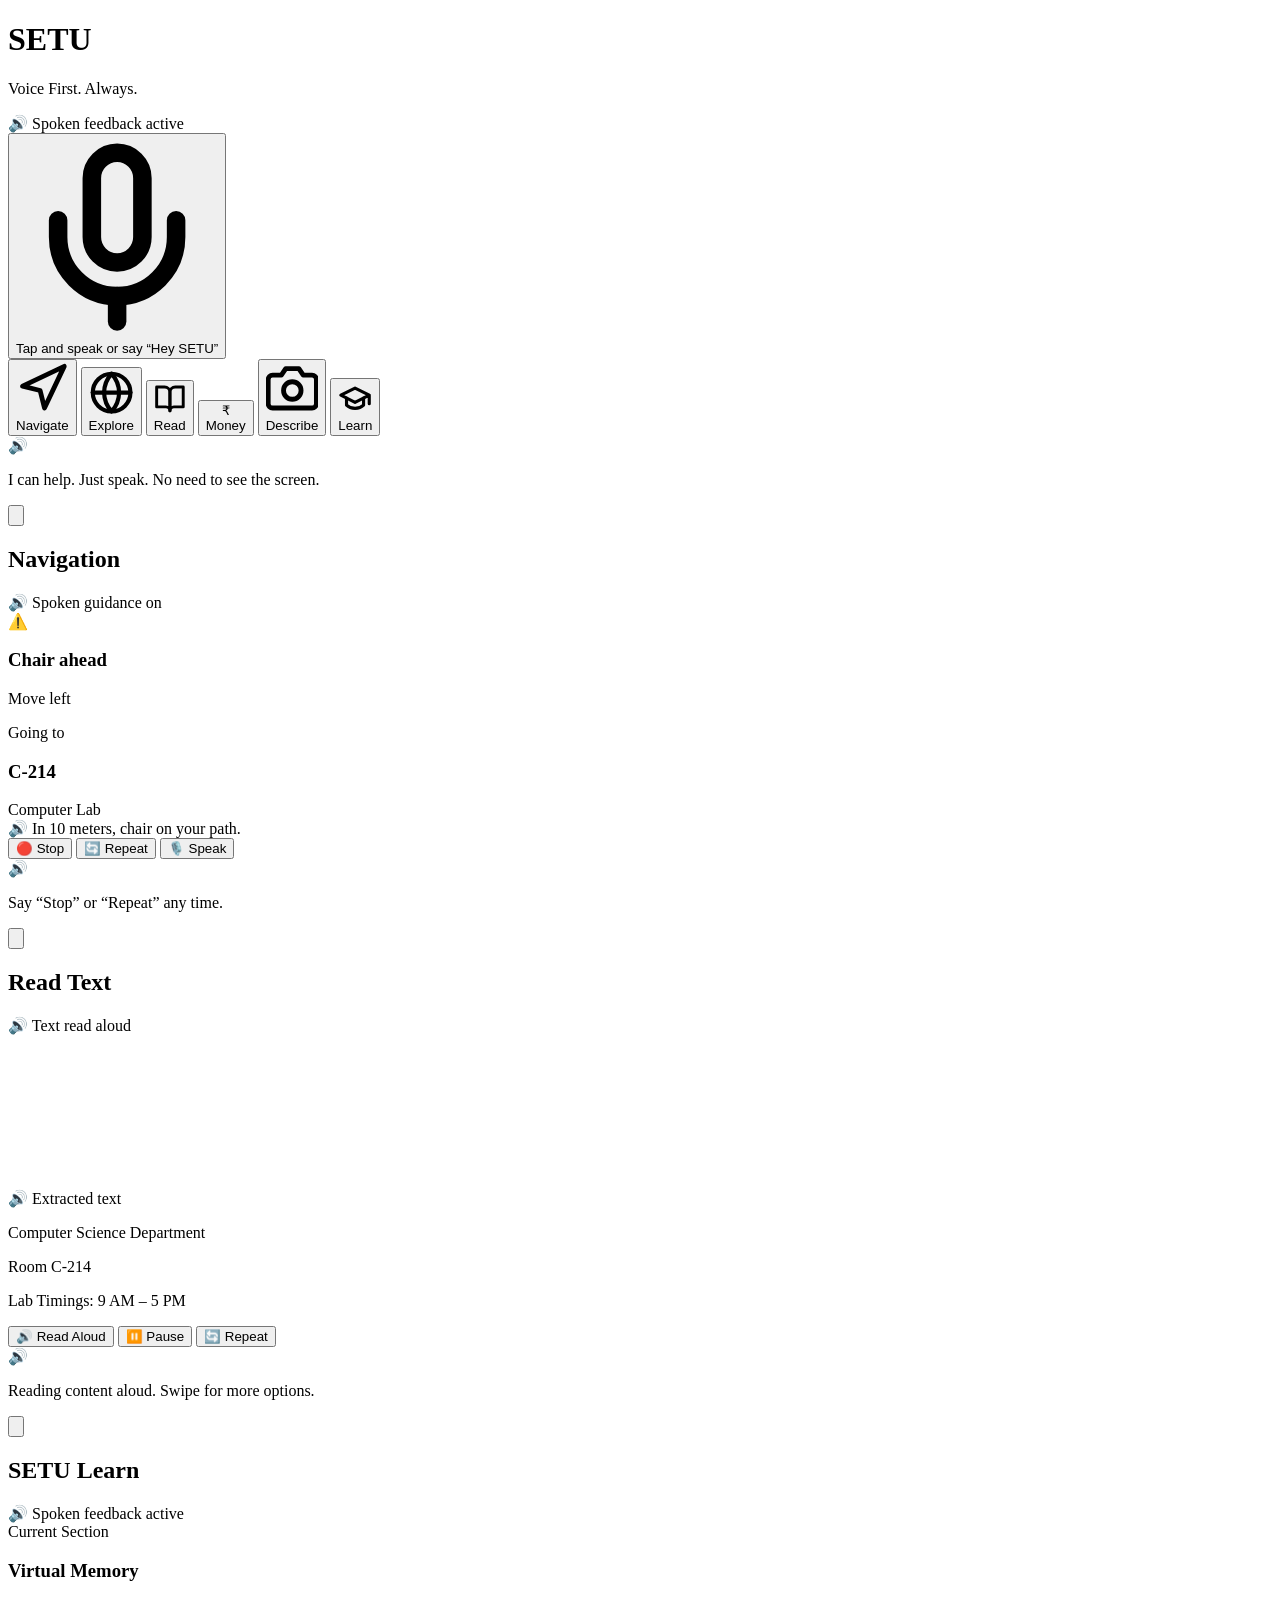
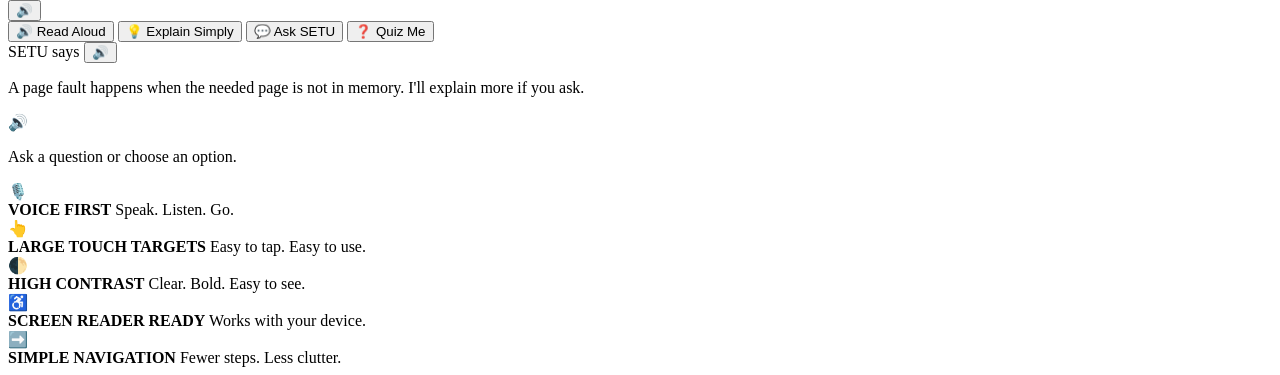
==== client/index.html @ 7b55f3c2 "feat: implement official 4-screen SETU UI flow (Home, Navigation, Read Text, SETU Learn)" ====
<!doctype html>
<html lang="en">
<head>
  <meta charset="utf-8" />
  <meta name="viewport" content="width=device-width, initial-scale=1, viewport-fit=cover, user-scalable=no" />
  <title>SETU — Voice First. Always.</title>
  <link rel="manifest" href="/static/manifest.json" />
  <link rel="preconnect" href="https://fonts.googleapis.com">
  <link rel="preconnect" href="https://fonts.gstatic.com" crossorigin>
  <link href="https://fonts.googleapis.com/css2?family=Plus+Jakarta+Sans:wght@400;500;600;700;800&family=Outfit:wght@500;600;700;800;900&display=swap" rel="stylesheet">
  <link rel="stylesheet" href="/static/style.css" />
</head>
<body>
  <!-- Ambient background glow -->
  <div class="ambient-glow" aria-hidden="true"></div>

  <div class="app-viewport" id="app-viewport">
    
    <!-- ====================================================================
         SCREEN 1: HOME (MAIN HUB)
         ==================================================================== -->
    <div class="screen active" id="screen-home" role="region" aria-label="SETU Home Screen">
      <!-- Screen 1 Header -->
      <header class="hub-header">
        <div class="brand-block">
          <div class="soundwave-logo" aria-hidden="true">
            <span></span><span></span><span></span><span></span><span></span>
          </div>
          <h1 class="brand-title">SETU</h1>
        </div>
        <p class="brand-tagline">Voice First. Always.</p>
        <div class="status-pill active" id="home-spoken-pill" role="status" aria-live="polite">
          <span class="speaker-icon" aria-hidden="true">🔊</span>
          <span class="pill-text" id="home-pill-text">Spoken feedback active</span>
        </div>
      </header>

      <!-- Screen 1 Hero Tap-and-Speak Button -->
      <button class="hero-speak-btn" id="btn-hero-speak" type="button" aria-label="Tap and speak or say Hey SETU">
        <div class="hero-mic-circle" aria-hidden="true">
          <svg class="mic-svg" viewBox="0 0 24 24" fill="none" stroke="currentColor" stroke-width="2.2" stroke-linecap="round" stroke-linejoin="round">
            <path d="M12 2a3 3 0 0 0-3 3v7a3 3 0 0 0 6 0V5a3 3 0 0 0-3-3Z"></path>
            <path d="M19 10v2a7 7 0 0 1-14 0v-2"></path>
            <line x1="12" x2="12" y1="19" y2="22"></line>
          </svg>
        </div>
        <div class="hero-btn-text">
          <span class="hero-btn-main">Tap and speak</span>
          <span class="hero-btn-sub">or say “Hey SETU”</span>
        </div>
      </button>

      <!-- Screen 1 Main 6-Tile Navigation Grid -->
      <nav class="hub-grid" aria-label="Primary Features">
        <button class="hub-tile" id="btn-goto-navigate" data-nav="navigate" type="button" aria-label="Navigate: Find rooms and signs with obstacle alerts">
          <div class="tile-icon-wrap" aria-hidden="true">
            <svg class="tile-svg" viewBox="0 0 24 24" fill="none" stroke="currentColor" stroke-width="2.2" stroke-linecap="round" stroke-linejoin="round">
              <polygon points="3 11 22 2 13 21 11 13 3 11"></polygon>
            </svg>
          </div>
          <span class="tile-label">Navigate</span>
        </button>

        <button class="hub-tile" id="btn-goto-explore" data-nav="explore" type="button" aria-label="Explore: Detect objects and surroundings">
          <div class="tile-icon-wrap" aria-hidden="true">
            <svg class="tile-svg" viewBox="0 0 24 24" fill="none" stroke="currentColor" stroke-width="2.2" stroke-linecap="round" stroke-linejoin="round">
              <circle cx="12" cy="12" r="10"></circle>
              <line x1="2" x2="22" y1="12" y2="12"></line>
              <path d="M12 2a15.3 15.3 0 0 1 4 10 15.3 15.3 0 0 1-4 10 15.3 15.3 0 0 1-4-10 15.3 15.3 0 0 1 4-10z"></path>
            </svg>
          </div>
          <span class="tile-label">Explore</span>
        </button>

        <button class="hub-tile" id="btn-goto-read" data-nav="read" type="button" aria-label="Read: OCR text and signboards">
          <div class="tile-icon-wrap" aria-hidden="true">
            <svg class="tile-svg" viewBox="0 0 24 24" fill="none" stroke="currentColor" stroke-width="2.2" stroke-linecap="round" stroke-linejoin="round">
              <path d="M2 3h6a4 4 0 0 1 4 4v14a3 3 0 0 0-3-3H2z"></path>
              <path d="M22 3h-6a4 4 0 0 0-4 4v14a3 3 0 0 1 3-3h7z"></path>
            </svg>
          </div>
          <span class="tile-label">Read</span>
        </button>

        <button class="hub-tile" id="btn-goto-money" data-nav="money" type="button" aria-label="Money: Indian Currency Detection">
          <div class="tile-icon-wrap" aria-hidden="true">
            <span class="currency-symbol">₹</span>
          </div>
          <span class="tile-label">Money</span>
        </button>

        <button class="hub-tile" id="btn-goto-describe" data-nav="describe" type="button" aria-label="Describe: Scene Description with Local AI">
          <div class="tile-icon-wrap" aria-hidden="true">
            <svg class="tile-svg" viewBox="0 0 24 24" fill="none" stroke="currentColor" stroke-width="2.2" stroke-linecap="round" stroke-linejoin="round">
              <path d="M23 19a2 2 0 0 1-2 2H3a2 2 0 0 1-2-2V8a2 2 0 0 1 2-2h4l2-3h6l2 3h4a2 2 0 0 1 2 2z"></path>
              <circle cx="12" cy="13" r="4"></circle>
            </svg>
          </div>
          <span class="tile-label">Describe</span>
        </button>

        <button class="hub-tile" id="btn-goto-learn" data-nav="learn" type="button" aria-label="Learn: Audio AI Study Companion">
          <div class="tile-icon-wrap" aria-hidden="true">
            <svg class="tile-svg" viewBox="0 0 24 24" fill="none" stroke="currentColor" stroke-width="2.2" stroke-linecap="round" stroke-linejoin="round">
              <path d="M22 10v6M2 10l10-5 10 5-10 5z"></path>
              <path d="M6 12v5c3 3 9 3 12 0v-5"></path>
            </svg>
          </div>
          <span class="tile-label">Learn</span>
        </button>
      </nav>

      <!-- Screen 1 Bottom Guidance Banner -->
      <footer class="bottom-speech-card" role="status" aria-live="polite">
        <span class="speaker-icon" aria-hidden="true">🔊</span>
        <p class="speech-text" id="home-bottom-speech">I can help. Just speak. No need to see the screen.</p>
      </footer>
    </div>


    <!-- ====================================================================
         SCREEN 2: NAVIGATION (FIND ROOM / SIGNS + OBSTACLE RADAR)
         ==================================================================== -->
    <div class="screen" id="screen-navigate" role="region" aria-label="Navigation Screen">
      <!-- Screen 2 Top Header -->
      <header class="sub-header">
        <button class="back-btn" data-back="home" type="button" aria-label="Back to Home Screen">
          <svg class="back-svg" viewBox="0 0 24 24" fill="none" stroke="currentColor" stroke-width="3" stroke-linecap="round" stroke-linejoin="round">
            <polyline points="15 18 9 12 15 6"></polyline>
          </svg>
        </button>
        <h2 class="sub-title">Navigation</h2>
        <div class="status-pill active">
          <span class="speaker-icon" aria-hidden="true">🔊</span>
          <span>Spoken guidance on</span>
        </div>
      </header>

      <!-- Screen 2 High-Contrast Warning Card -->
      <section class="hazard-alert-card" id="nav-hazard-card" role="alert" aria-live="assertive">
        <div class="hazard-icon-wrap" aria-hidden="true">
          <span class="hazard-triangle">⚠️</span>
        </div>
        <div class="hazard-text-wrap">
          <h3 class="hazard-title" id="nav-hazard-title">Chair ahead</h3>
          <p class="hazard-action" id="nav-hazard-action">Move left</p>
        </div>
      </section>

      <!-- Screen 2 Destination & Proximity Details Card -->
      <section class="nav-target-card" role="region" aria-label="Target Details">
        <div class="target-head">Going to</div>
        <div class="target-name-row">
          <h3 class="target-room" id="nav-target-room">C-214</h3>
          <span class="target-desc" id="nav-target-desc">Computer Lab</span>
        </div>
        <div class="target-speech-bar">
          <span class="speaker-icon" aria-hidden="true">🔊</span>
          <span class="target-speech-text" id="nav-target-speech">In 10 meters, chair on your path.</span>
        </div>
      </section>

      <!-- Screen 2 Action Controls -->
      <div class="sub-action-row" role="group" aria-label="Navigation Controls">
        <button class="action-card-btn btn-stop-danger" id="btn-nav-stop" type="button" aria-label="Stop navigation">
          <span class="btn-bullet" aria-hidden="true">🔴</span>
          <span class="btn-card-label">Stop</span>
        </button>
        <button class="action-card-btn btn-outline" id="btn-nav-repeat" type="button" aria-label="Repeat last guidance">
          <span class="btn-icon-svg" aria-hidden="true">🔄</span>
          <span class="btn-card-label">Repeat</span>
        </button>
        <button class="action-card-btn btn-outline" id="btn-nav-speak" type="button" aria-label="Speak destination">
          <span class="btn-icon-svg" aria-hidden="true">🎙️</span>
          <span class="btn-card-label">Speak</span>
        </button>
      </div>

      <!-- Screen 2 Bottom Guidance Banner -->
      <footer class="bottom-speech-card" role="status">
        <span class="speaker-icon" aria-hidden="true">🔊</span>
        <p class="speech-text" id="nav-bottom-speech">Say “Stop” or “Repeat” any time.</p>
      </footer>
    </div>


    <!-- ====================================================================
         SCREEN 3: READ TEXT (OCR + LLM REFINEMENT)
         ==================================================================== -->
    <div class="screen" id="screen-read" role="region" aria-label="Read Text Screen">
      <!-- Screen 3 Top Header -->
      <header class="sub-header">
        <button class="back-btn" data-back="home" type="button" aria-label="Back to Home Screen">
          <svg class="back-svg" viewBox="0 0 24 24" fill="none" stroke="currentColor" stroke-width="3" stroke-linecap="round" stroke-linejoin="round">
            <polyline points="15 18 9 12 15 6"></polyline>
          </svg>
        </button>
        <h2 class="sub-title">Read Text</h2>
        <div class="status-pill active">
          <span class="speaker-icon" aria-hidden="true">🔊</span>
          <span>Text read aloud</span>
        </div>
      </header>

      <!-- Screen 3 Camera Viewfinder Frame -->
      <div class="camera-preview-card" aria-label="Signboard Viewfinder">
        <video id="camera" playsinline autoplay muted></video>
        <div class="camera-reticle" aria-hidden="true">
          <div class="reticle-box"></div>
        </div>
      </div>

      <!-- Screen 3 Extracted Text Card -->
      <section class="extracted-text-card" role="region" aria-label="Recognized Text Content">
        <div class="extracted-header">
          <span class="speaker-icon" aria-hidden="true">🔊</span>
          <span class="extracted-badge">Extracted text</span>
        </div>
        <div class="extracted-body" id="read-extracted-content" tabindex="0">
          <p class="ext-line bold">Computer Science Department</p>
          <p class="ext-line bold">Room C-214</p>
          <p class="ext-line">Lab Timings: 9 AM – 5 PM</p>
        </div>
      </section>

      <!-- Screen 3 Audio Player Controls -->
      <div class="sub-action-row" role="group" aria-label="Audio Read Controls">
        <button class="action-card-btn btn-cyan-fill" id="btn-read-aloud" type="button" aria-label="Read aloud">
          <span class="btn-icon-svg" aria-hidden="true">🔊</span>
          <span class="btn-card-label">Read Aloud</span>
        </button>
        <button class="action-card-btn btn-outline" id="btn-read-pause" type="button" aria-label="Pause audio">
          <span class="btn-icon-svg" aria-hidden="true">⏸️</span>
          <span class="btn-card-label">Pause</span>
        </button>
        <button class="action-card-btn btn-outline" id="btn-read-repeat" type="button" aria-label="Repeat audio">
          <span class="btn-icon-svg" aria-hidden="true">🔄</span>
          <span class="btn-card-label">Repeat</span>
        </button>
      </div>

      <!-- Screen 3 Bottom Guidance Banner -->
      <footer class="bottom-speech-card" role="status">
        <span class="speaker-icon" aria-hidden="true">🔊</span>
        <p class="speech-text" id="read-bottom-speech">Reading content aloud. Swipe for more options.</p>
      </footer>
    </div>


    <!-- ====================================================================
         SCREEN 4: SETU LEARN (AI AUDIO TUTOR & QUIZ)
         ==================================================================== -->
    <div class="screen" id="screen-learn" role="region" aria-label="SETU Learn Screen">
      <!-- Screen 4 Top Header -->
      <header class="sub-header">
        <button class="back-btn" data-back="home" type="button" aria-label="Back to Home Screen">
          <svg class="back-svg" viewBox="0 0 24 24" fill="none" stroke="currentColor" stroke-width="3" stroke-linecap="round" stroke-linejoin="round">
            <polyline points="15 18 9 12 15 6"></polyline>
          </svg>
        </button>
        <h2 class="sub-title">SETU Learn</h2>
        <div class="status-pill active">
          <span class="speaker-icon" aria-hidden="true">🔊</span>
          <span>Spoken feedback active</span>
        </div>
      </header>

      <!-- Screen 4 Current Section Card -->
      <section class="section-title-card" role="region" aria-label="Current Subject">
        <div class="section-badge">Current Section</div>
        <div class="section-name-row">
          <h3 class="section-name" id="learn-section-title">Virtual Memory</h3>
          <button class="speaker-trigger-btn" id="btn-learn-speak-title" type="button" aria-label="Speak section title">
            <span aria-hidden="true">🔊</span>
          </button>
        </div>
      </section>

      <!-- Screen 4 2x2 Learning Actions Grid -->
      <div class="learn-actions-grid" role="group" aria-label="Learning Tools">
        <button class="learn-tile" id="btn-learn-read" type="button" aria-label="Read Aloud current notes">
          <span class="learn-tile-icon" aria-hidden="true">🔊</span>
          <span class="learn-tile-label">Read Aloud</span>
        </button>

        <button class="learn-tile" id="btn-learn-explain" type="button" aria-label="Explain Simply in plain language">
          <span class="learn-tile-icon" aria-hidden="true">💡</span>
          <span class="learn-tile-label">Explain Simply</span>
        </button>

        <button class="learn-tile" id="btn-learn-ask" type="button" aria-label="Ask SETU a question">
          <span class="learn-tile-icon" aria-hidden="true">💬</span>
          <span class="learn-tile-label">Ask SETU</span>
        </button>

        <button class="learn-tile" id="btn-learn-quiz" type="button" aria-label="Quiz Me on this topic">
          <span class="learn-tile-icon" aria-hidden="true">❓</span>
          <span class="learn-tile-label">Quiz Me</span>
        </button>
      </div>

      <!-- Screen 4 Dialogue Response Card -->
      <section class="setu-dialogue-card" role="region" aria-label="AI Tutor Response">
        <div class="dialogue-header">
          <span class="dialogue-badge">SETU says</span>
          <button class="speaker-trigger-btn" id="btn-learn-speak-dialogue" type="button" aria-label="Repeat response">
            <span aria-hidden="true">🔊</span>
          </button>
        </div>
        <p class="dialogue-text" id="learn-dialogue-content">
          A page fault happens when the needed page is not in memory. I'll explain more if you ask.
        </p>
      </section>

      <!-- Screen 4 Bottom Guidance Banner -->
      <footer class="bottom-speech-card" role="status">
        <span class="speaker-icon" aria-hidden="true">🔊</span>
        <p class="speech-text" id="learn-bottom-speech">Ask a question or choose an option.</p>
      </footer>
    </div>

    <!-- Hidden compatibility elements for existing background streams -->
    <div style="display:none;" aria-hidden="true">
      <div id="mode-card" data-state="clear">
        <div id="mode-icon">🛡️</div>
        <div id="mode-label">Collision watch</div>
        <div id="mode-detail">Path is clear.</div>
      </div>
      <p id="transcript"></p>
      <span id="listen-badge"></span>
      <p id="footer-status"></p>
    </div>

  </div>

  <!-- Accessible Features Legend Bar (from design) -->
  <aside class="accessibility-legend" role="contentinfo" aria-label="Accessibility Features">
    <div class="legend-item">
      <span class="legend-icon">🎙️</span>
      <div class="legend-text">
        <strong>VOICE FIRST</strong>
        <span>Speak. Listen. Go.</span>
      </div>
    </div>
    <div class="legend-item">
      <span class="legend-icon">👆</span>
      <div class="legend-text">
        <strong>LARGE TOUCH TARGETS</strong>
        <span>Easy to tap. Easy to use.</span>
      </div>
    </div>
    <div class="legend-item">
      <span class="legend-icon">🌓</span>
      <div class="legend-text">
        <strong>HIGH CONTRAST</strong>
        <span>Clear. Bold. Easy to see.</span>
      </div>
    </div>
    <div class="legend-item">
      <span class="legend-icon">♿</span>
      <div class="legend-text">
        <strong>SCREEN READER READY</strong>
        <span>Works with your device.</span>
      </div>
    </div>
    <div class="legend-item">
      <span class="legend-icon">➡️</span>
      <div class="legend-text">
        <strong>SIMPLE NAVIGATION</strong>
        <span>Fewer steps. Less clutter.</span>
      </div>
    </div>
  </aside>

  <script type="module" src="/static/app.js"></script>
</body>
</html>
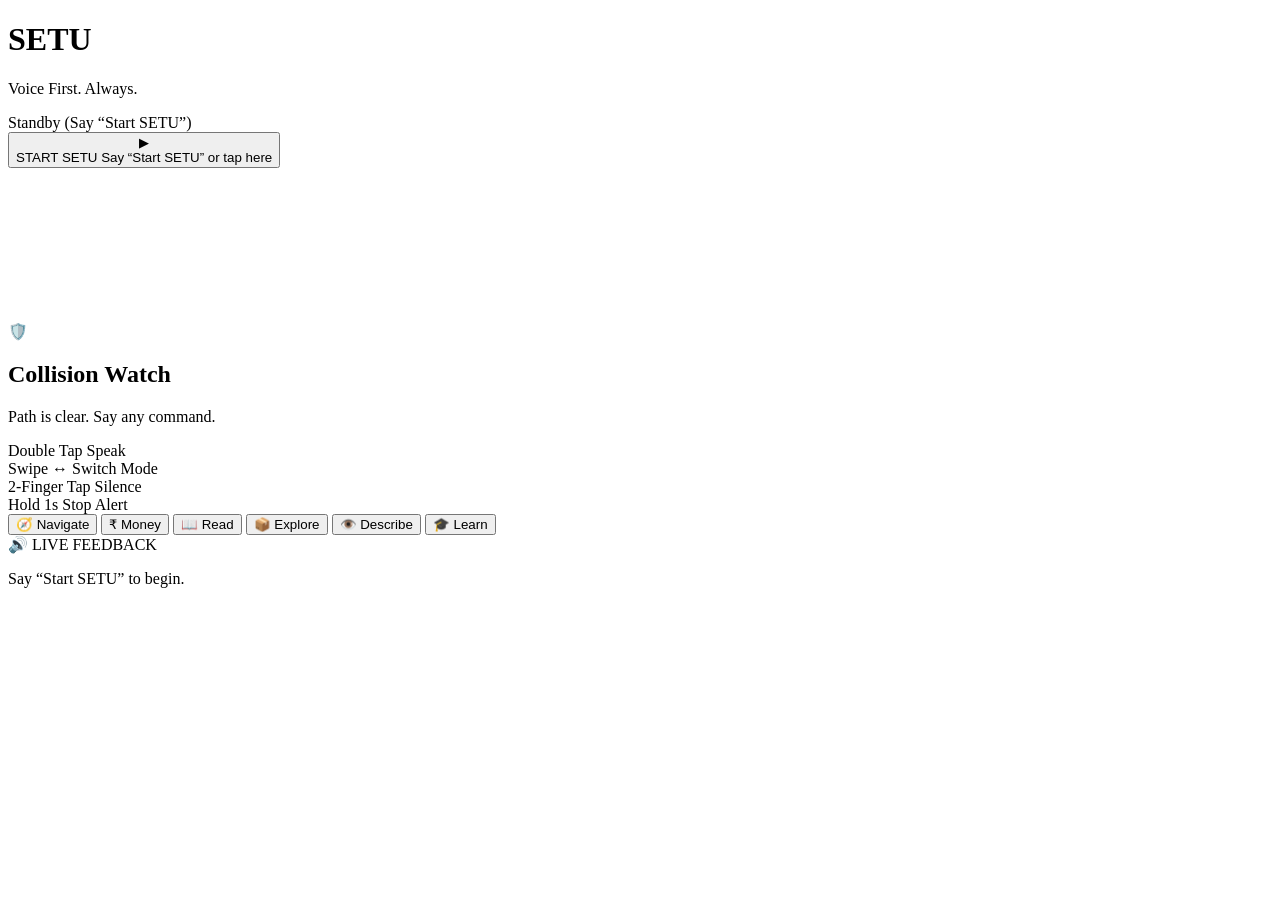
==== commit 4b0d5dfc: "feat: simplified voice lifecycle with START SETU and END SETU master controls" ====
--- a/client/index.html
+++ b/client/index.html
@@ -3,7 +3,7 @@
 <head>
   <meta charset="utf-8" />
   <meta name="viewport" content="width=device-width, initial-scale=1, viewport-fit=cover, user-scalable=no" />
-  <title>SETU — Voice First. Always.</title>
+  <title>SETU — Voice First Assistant</title>
   <link rel="manifest" href="/static/manifest.json" />
   <link rel="preconnect" href="https://fonts.googleapis.com">
   <link rel="preconnect" href="https://fonts.gstatic.com" crossorigin>
@@ -11,367 +11,113 @@
   <link rel="stylesheet" href="/static/style.css" />
 </head>
 <body>
-  <!-- Ambient background glow -->
+  <!-- Ambient background lighting -->
   <div class="ambient-glow" aria-hidden="true"></div>
 
   <div class="app-viewport" id="app-viewport">
     
-    <!-- ====================================================================
-         SCREEN 1: HOME (MAIN HUB)
-         ==================================================================== -->
-    <div class="screen active" id="screen-home" role="region" aria-label="SETU Home Screen">
-      <!-- Screen 1 Header -->
-      <header class="hub-header">
-        <div class="brand-block">
-          <div class="soundwave-logo" aria-hidden="true">
-            <span></span><span></span><span></span><span></span><span></span>
-          </div>
-          <h1 class="brand-title">SETU</h1>
+    <!-- Top Header -->
+    <header class="app-header">
+      <div class="brand-block">
+        <div class="soundwave-logo" aria-hidden="true">
+          <span></span><span></span><span></span><span></span><span></span>
         </div>
-        <p class="brand-tagline">Voice First. Always.</p>
-        <div class="status-pill active" id="home-spoken-pill" role="status" aria-live="polite">
-          <span class="speaker-icon" aria-hidden="true">🔊</span>
-          <span class="pill-text" id="home-pill-text">Spoken feedback active</span>
+        <h1 class="brand-title">SETU</h1>
+      </div>
+      <p class="brand-tagline">Voice First. Always.</p>
+      
+      <div class="status-pill" id="main-status-pill" role="status" aria-live="polite">
+        <span class="status-dot" id="status-dot"></span>
+        <span class="pill-text" id="status-text">Standby (Say “Start SETU”)</span>
+      </div>
+    </header>
+
+    <!-- Main START / STOP Master Control Button -->
+    <section class="master-control-section" aria-label="Master Power Control">
+      <button class="master-power-btn btn-start" id="btn-master-toggle" type="button" aria-label="Start SETU or say Start SETU">
+        <div class="power-icon-circle" aria-hidden="true">
+          <span class="power-glyph" id="power-glyph">▶</span>
         </div>
-      </header>
-
-      <!-- Screen 1 Hero Tap-and-Speak Button -->
-      <button class="hero-speak-btn" id="btn-hero-speak" type="button" aria-label="Tap and speak or say Hey SETU">
-        <div class="hero-mic-circle" aria-hidden="true">
-          <svg class="mic-svg" viewBox="0 0 24 24" fill="none" stroke="currentColor" stroke-width="2.2" stroke-linecap="round" stroke-linejoin="round">
-            <path d="M12 2a3 3 0 0 0-3 3v7a3 3 0 0 0 6 0V5a3 3 0 0 0-3-3Z"></path>
-            <path d="M19 10v2a7 7 0 0 1-14 0v-2"></path>
-            <line x1="12" x2="12" y1="19" y2="22"></line>
-          </svg>
-        </div>
-        <div class="hero-btn-text">
-          <span class="hero-btn-main">Tap and speak</span>
-          <span class="hero-btn-sub">or say “Hey SETU”</span>
+        <div class="power-text-wrap">
+          <span class="power-main-label" id="power-main-label">START SETU</span>
+          <span class="power-sub-label" id="power-sub-label">Say “Start SETU” or tap here</span>
         </div>
       </button>
+    </section>
 
-      <!-- Screen 1 Main 6-Tile Navigation Grid -->
-      <nav class="hub-grid" aria-label="Primary Features">
-        <button class="hub-tile" id="btn-goto-navigate" data-nav="navigate" type="button" aria-label="Navigate: Find rooms and signs with obstacle alerts">
-          <div class="tile-icon-wrap" aria-hidden="true">
-            <svg class="tile-svg" viewBox="0 0 24 24" fill="none" stroke="currentColor" stroke-width="2.2" stroke-linecap="round" stroke-linejoin="round">
-              <polygon points="3 11 22 2 13 21 11 13 3 11"></polygon>
-            </svg>
-          </div>
-          <span class="tile-label">Navigate</span>
-        </button>
-
-        <button class="hub-tile" id="btn-goto-explore" data-nav="explore" type="button" aria-label="Explore: Detect objects and surroundings">
-          <div class="tile-icon-wrap" aria-hidden="true">
-            <svg class="tile-svg" viewBox="0 0 24 24" fill="none" stroke="currentColor" stroke-width="2.2" stroke-linecap="round" stroke-linejoin="round">
-              <circle cx="12" cy="12" r="10"></circle>
-              <line x1="2" x2="22" y1="12" y2="12"></line>
-              <path d="M12 2a15.3 15.3 0 0 1 4 10 15.3 15.3 0 0 1-4 10 15.3 15.3 0 0 1-4-10 15.3 15.3 0 0 1 4-10z"></path>
-            </svg>
-          </div>
-          <span class="tile-label">Explore</span>
-        </button>
-
-        <button class="hub-tile" id="btn-goto-read" data-nav="read" type="button" aria-label="Read: OCR text and signboards">
-          <div class="tile-icon-wrap" aria-hidden="true">
-            <svg class="tile-svg" viewBox="0 0 24 24" fill="none" stroke="currentColor" stroke-width="2.2" stroke-linecap="round" stroke-linejoin="round">
-              <path d="M2 3h6a4 4 0 0 1 4 4v14a3 3 0 0 0-3-3H2z"></path>
-              <path d="M22 3h-6a4 4 0 0 0-4 4v14a3 3 0 0 1 3-3h7z"></path>
-            </svg>
-          </div>
-          <span class="tile-label">Read</span>
-        </button>
-
-        <button class="hub-tile" id="btn-goto-money" data-nav="money" type="button" aria-label="Money: Indian Currency Detection">
-          <div class="tile-icon-wrap" aria-hidden="true">
-            <span class="currency-symbol">₹</span>
-          </div>
-          <span class="tile-label">Money</span>
-        </button>
-
-        <button class="hub-tile" id="btn-goto-describe" data-nav="describe" type="button" aria-label="Describe: Scene Description with Local AI">
-          <div class="tile-icon-wrap" aria-hidden="true">
-            <svg class="tile-svg" viewBox="0 0 24 24" fill="none" stroke="currentColor" stroke-width="2.2" stroke-linecap="round" stroke-linejoin="round">
-              <path d="M23 19a2 2 0 0 1-2 2H3a2 2 0 0 1-2-2V8a2 2 0 0 1 2-2h4l2-3h6l2 3h4a2 2 0 0 1 2 2z"></path>
-              <circle cx="12" cy="13" r="4"></circle>
-            </svg>
-          </div>
-          <span class="tile-label">Describe</span>
-        </button>
-
-        <button class="hub-tile" id="btn-goto-learn" data-nav="learn" type="button" aria-label="Learn: Audio AI Study Companion">
-          <div class="tile-icon-wrap" aria-hidden="true">
-            <svg class="tile-svg" viewBox="0 0 24 24" fill="none" stroke="currentColor" stroke-width="2.2" stroke-linecap="round" stroke-linejoin="round">
-              <path d="M22 10v6M2 10l10-5 10 5-10 5z"></path>
-              <path d="M6 12v5c3 3 9 3 12 0v-5"></path>
-            </svg>
-          </div>
-          <span class="tile-label">Learn</span>
-        </button>
-      </nav>
-
-      <!-- Screen 1 Bottom Guidance Banner -->
-      <footer class="bottom-speech-card" role="status" aria-live="polite">
-        <span class="speaker-icon" aria-hidden="true">🔊</span>
-        <p class="speech-text" id="home-bottom-speech">I can help. Just speak. No need to see the screen.</p>
-      </footer>
-    </div>
-
-
-    <!-- ====================================================================
-         SCREEN 2: NAVIGATION (FIND ROOM / SIGNS + OBSTACLE RADAR)
-         ==================================================================== -->
-    <div class="screen" id="screen-navigate" role="region" aria-label="Navigation Screen">
-      <!-- Screen 2 Top Header -->
-      <header class="sub-header">
-        <button class="back-btn" data-back="home" type="button" aria-label="Back to Home Screen">
-          <svg class="back-svg" viewBox="0 0 24 24" fill="none" stroke="currentColor" stroke-width="3" stroke-linecap="round" stroke-linejoin="round">
-            <polyline points="15 18 9 12 15 6"></polyline>
-          </svg>
-        </button>
-        <h2 class="sub-title">Navigation</h2>
-        <div class="status-pill active">
-          <span class="speaker-icon" aria-hidden="true">🔊</span>
-          <span>Spoken guidance on</span>
-        </div>
-      </header>
-
-      <!-- Screen 2 High-Contrast Warning Card -->
-      <section class="hazard-alert-card" id="nav-hazard-card" role="alert" aria-live="assertive">
-        <div class="hazard-icon-wrap" aria-hidden="true">
-          <span class="hazard-triangle">⚠️</span>
-        </div>
-        <div class="hazard-text-wrap">
-          <h3 class="hazard-title" id="nav-hazard-title">Chair ahead</h3>
-          <p class="hazard-action" id="nav-hazard-action">Move left</p>
-        </div>
-      </section>
-
-      <!-- Screen 2 Destination & Proximity Details Card -->
-      <section class="nav-target-card" role="region" aria-label="Target Details">
-        <div class="target-head">Going to</div>
-        <div class="target-name-row">
-          <h3 class="target-room" id="nav-target-room">C-214</h3>
-          <span class="target-desc" id="nav-target-desc">Computer Lab</span>
-        </div>
-        <div class="target-speech-bar">
-          <span class="speaker-icon" aria-hidden="true">🔊</span>
-          <span class="target-speech-text" id="nav-target-speech">In 10 meters, chair on your path.</span>
-        </div>
-      </section>
-
-      <!-- Screen 2 Action Controls -->
-      <div class="sub-action-row" role="group" aria-label="Navigation Controls">
-        <button class="action-card-btn btn-stop-danger" id="btn-nav-stop" type="button" aria-label="Stop navigation">
-          <span class="btn-bullet" aria-hidden="true">🔴</span>
-          <span class="btn-card-label">Stop</span>
-        </button>
-        <button class="action-card-btn btn-outline" id="btn-nav-repeat" type="button" aria-label="Repeat last guidance">
-          <span class="btn-icon-svg" aria-hidden="true">🔄</span>
-          <span class="btn-card-label">Repeat</span>
-        </button>
-        <button class="action-card-btn btn-outline" id="btn-nav-speak" type="button" aria-label="Speak destination">
-          <span class="btn-icon-svg" aria-hidden="true">🎙️</span>
-          <span class="btn-card-label">Speak</span>
-        </button>
-      </div>
-
-      <!-- Screen 2 Bottom Guidance Banner -->
-      <footer class="bottom-speech-card" role="status">
-        <span class="speaker-icon" aria-hidden="true">🔊</span>
-        <p class="speech-text" id="nav-bottom-speech">Say “Stop” or “Repeat” any time.</p>
-      </footer>
-    </div>
-
-
-    <!-- ====================================================================
-         SCREEN 3: READ TEXT (OCR + LLM REFINEMENT)
-         ==================================================================== -->
-    <div class="screen" id="screen-read" role="region" aria-label="Read Text Screen">
-      <!-- Screen 3 Top Header -->
-      <header class="sub-header">
-        <button class="back-btn" data-back="home" type="button" aria-label="Back to Home Screen">
-          <svg class="back-svg" viewBox="0 0 24 24" fill="none" stroke="currentColor" stroke-width="3" stroke-linecap="round" stroke-linejoin="round">
-            <polyline points="15 18 9 12 15 6"></polyline>
-          </svg>
-        </button>
-        <h2 class="sub-title">Read Text</h2>
-        <div class="status-pill active">
-          <span class="speaker-icon" aria-hidden="true">🔊</span>
-          <span>Text read aloud</span>
-        </div>
-      </header>
-
-      <!-- Screen 3 Camera Viewfinder Frame -->
-      <div class="camera-preview-card" aria-label="Signboard Viewfinder">
-        <video id="camera" playsinline autoplay muted></video>
-        <div class="camera-reticle" aria-hidden="true">
-          <div class="reticle-box"></div>
+    <!-- Active Live Viewfinder & Safety HUD (Revealed when active) -->
+    <section class="active-hud-section" id="active-hud-section" aria-label="Live Vision and Safety Status">
+      <!-- Camera Viewfinder -->
+      <div class="camera-card">
+        <video id="camera" playsinline autoplay muted aria-label="Camera stream"></video>
+        <div class="hud-overlay" aria-hidden="true">
+          <span class="corner tl"></span>
+          <span class="corner tr"></span>
+          <span class="corner bl"></span>
+          <span class="corner br"></span>
+          <div class="scanner-laser"></div>
         </div>
       </div>
 
-      <!-- Screen 3 Extracted Text Card -->
-      <section class="extracted-text-card" role="region" aria-label="Recognized Text Content">
-        <div class="extracted-header">
-          <span class="speaker-icon" aria-hidden="true">🔊</span>
-          <span class="extracted-badge">Extracted text</span>
+      <!-- Reactive Mode & Safety Card -->
+      <div id="mode-card" class="reactive-mode-card" data-state="clear" role="status" aria-live="assertive">
+        <div class="mode-card-inner">
+          <div id="mode-icon" class="mode-icon">🛡️</div>
+          <div class="mode-text-wrap">
+            <h2 id="mode-label" class="mode-label">Collision Watch</h2>
+            <p id="mode-detail" class="mode-detail">Path is clear. Say any command.</p>
+          </div>
         </div>
-        <div class="extracted-body" id="read-extracted-content" tabindex="0">
-          <p class="ext-line bold">Computer Science Department</p>
-          <p class="ext-line bold">Room C-214</p>
-          <p class="ext-line">Lab Timings: 9 AM – 5 PM</p>
-        </div>
-      </section>
+      </div>
+    </section>
 
-      <!-- Screen 3 Audio Player Controls -->
-      <div class="sub-action-row" role="group" aria-label="Audio Read Controls">
-        <button class="action-card-btn btn-cyan-fill" id="btn-read-aloud" type="button" aria-label="Read aloud">
-          <span class="btn-icon-svg" aria-hidden="true">🔊</span>
-          <span class="btn-card-label">Read Aloud</span>
-        </button>
-        <button class="action-card-btn btn-outline" id="btn-read-pause" type="button" aria-label="Pause audio">
-          <span class="btn-icon-svg" aria-hidden="true">⏸️</span>
-          <span class="btn-card-label">Pause</span>
-        </button>
-        <button class="action-card-btn btn-outline" id="btn-read-repeat" type="button" aria-label="Repeat audio">
-          <span class="btn-icon-svg" aria-hidden="true">🔄</span>
-          <span class="btn-card-label">Repeat</span>
-        </button>
+    <!-- Gesture Guide Bar (Requested Exact Layout) -->
+    <section class="gesture-guide-bar" aria-label="Gesture Controls">
+      <div class="guide-item"><span class="guide-key">Double Tap</span> Speak</div>
+      <div class="guide-item"><span class="guide-key">Swipe ↔</span> Switch Mode</div>
+      <div class="guide-item"><span class="guide-key">2-Finger Tap</span> Silence</div>
+      <div class="guide-item"><span class="guide-key">Hold 1s</span> Stop Alert</div>
+    </section>
+
+    <!-- Feature Shortcuts Grid (Available when SETU is running) -->
+    <nav class="feature-shortcuts-grid" aria-label="Feature Shortcuts">
+      <button class="feat-pill" data-cmd="navigate" type="button" aria-label="Navigate mode">
+        <span class="feat-icon">🧭</span> Navigate
+      </button>
+      <button class="feat-pill" data-cmd="currency" type="button" aria-label="Money currency mode">
+        <span class="feat-icon">₹</span> Money
+      </button>
+      <button class="feat-pill" data-cmd="read" type="button" aria-label="Read text mode">
+        <span class="feat-icon">📖</span> Read
+      </button>
+      <button class="feat-pill" data-cmd="objects" type="button" aria-label="Explore objects mode">
+        <span class="feat-icon">📦</span> Explore
+      </button>
+      <button class="feat-pill" data-cmd="describe" type="button" aria-label="Describe scene mode">
+        <span class="feat-icon">👁️</span> Describe
+      </button>
+      <button class="feat-pill" data-cmd="learn" type="button" aria-label="Learn audio tutor">
+        <span class="feat-icon">🎓</span> Learn
+      </button>
+    </nav>
+
+    <!-- Live Speech & AI Feedback Banner -->
+    <footer class="live-feedback-footer" role="region" aria-label="Live Voice Transcript">
+      <div class="feedback-header">
+        <span class="speaker-icon" aria-hidden="true">🔊</span>
+        <span class="feedback-title">LIVE FEEDBACK</span>
       </div>
-
-      <!-- Screen 3 Bottom Guidance Banner -->
-      <footer class="bottom-speech-card" role="status">
-        <span class="speaker-icon" aria-hidden="true">🔊</span>
-        <p class="speech-text" id="read-bottom-speech">Reading content aloud. Swipe for more options.</p>
-      </footer>
-    </div>
-
-
-    <!-- ====================================================================
-         SCREEN 4: SETU LEARN (AI AUDIO TUTOR & QUIZ)
-         ==================================================================== -->
-    <div class="screen" id="screen-learn" role="region" aria-label="SETU Learn Screen">
-      <!-- Screen 4 Top Header -->
-      <header class="sub-header">
-        <button class="back-btn" data-back="home" type="button" aria-label="Back to Home Screen">
-          <svg class="back-svg" viewBox="0 0 24 24" fill="none" stroke="currentColor" stroke-width="3" stroke-linecap="round" stroke-linejoin="round">
-            <polyline points="15 18 9 12 15 6"></polyline>
-          </svg>
-        </button>
-        <h2 class="sub-title">SETU Learn</h2>
-        <div class="status-pill active">
-          <span class="speaker-icon" aria-hidden="true">🔊</span>
-          <span>Spoken feedback active</span>
-        </div>
-      </header>
-
-      <!-- Screen 4 Current Section Card -->
-      <section class="section-title-card" role="region" aria-label="Current Subject">
-        <div class="section-badge">Current Section</div>
-        <div class="section-name-row">
-          <h3 class="section-name" id="learn-section-title">Virtual Memory</h3>
-          <button class="speaker-trigger-btn" id="btn-learn-speak-title" type="button" aria-label="Speak section title">
-            <span aria-hidden="true">🔊</span>
-          </button>
-        </div>
-      </section>
-
-      <!-- Screen 4 2x2 Learning Actions Grid -->
-      <div class="learn-actions-grid" role="group" aria-label="Learning Tools">
-        <button class="learn-tile" id="btn-learn-read" type="button" aria-label="Read Aloud current notes">
-          <span class="learn-tile-icon" aria-hidden="true">🔊</span>
-          <span class="learn-tile-label">Read Aloud</span>
-        </button>
-
-        <button class="learn-tile" id="btn-learn-explain" type="button" aria-label="Explain Simply in plain language">
-          <span class="learn-tile-icon" aria-hidden="true">💡</span>
-          <span class="learn-tile-label">Explain Simply</span>
-        </button>
-
-        <button class="learn-tile" id="btn-learn-ask" type="button" aria-label="Ask SETU a question">
-          <span class="learn-tile-icon" aria-hidden="true">💬</span>
-          <span class="learn-tile-label">Ask SETU</span>
-        </button>
-
-        <button class="learn-tile" id="btn-learn-quiz" type="button" aria-label="Quiz Me on this topic">
-          <span class="learn-tile-icon" aria-hidden="true">❓</span>
-          <span class="learn-tile-label">Quiz Me</span>
-        </button>
-      </div>
-
-      <!-- Screen 4 Dialogue Response Card -->
-      <section class="setu-dialogue-card" role="region" aria-label="AI Tutor Response">
-        <div class="dialogue-header">
-          <span class="dialogue-badge">SETU says</span>
-          <button class="speaker-trigger-btn" id="btn-learn-speak-dialogue" type="button" aria-label="Repeat response">
-            <span aria-hidden="true">🔊</span>
-          </button>
-        </div>
-        <p class="dialogue-text" id="learn-dialogue-content">
-          A page fault happens when the needed page is not in memory. I'll explain more if you ask.
-        </p>
-      </section>
-
-      <!-- Screen 4 Bottom Guidance Banner -->
-      <footer class="bottom-speech-card" role="status">
-        <span class="speaker-icon" aria-hidden="true">🔊</span>
-        <p class="speech-text" id="learn-bottom-speech">Ask a question or choose an option.</p>
-      </footer>
-    </div>
+      <p id="transcript" class="transcript-text" role="status" aria-live="assertive">Say “Start SETU” to begin.</p>
+    </footer>
 
     <!-- Hidden compatibility elements for existing background streams -->
     <div style="display:none;" aria-hidden="true">
-      <div id="mode-card" data-state="clear">
-        <div id="mode-icon">🛡️</div>
-        <div id="mode-label">Collision watch</div>
-        <div id="mode-detail">Path is clear.</div>
-      </div>
-      <p id="transcript"></p>
       <span id="listen-badge"></span>
       <p id="footer-status"></p>
     </div>
 
   </div>
 
-  <!-- Accessible Features Legend Bar (from design) -->
-  <aside class="accessibility-legend" role="contentinfo" aria-label="Accessibility Features">
-    <div class="legend-item">
-      <span class="legend-icon">🎙️</span>
-      <div class="legend-text">
-        <strong>VOICE FIRST</strong>
-        <span>Speak. Listen. Go.</span>
-      </div>
-    </div>
-    <div class="legend-item">
-      <span class="legend-icon">👆</span>
-      <div class="legend-text">
-        <strong>LARGE TOUCH TARGETS</strong>
-        <span>Easy to tap. Easy to use.</span>
-      </div>
-    </div>
-    <div class="legend-item">
-      <span class="legend-icon">🌓</span>
-      <div class="legend-text">
-        <strong>HIGH CONTRAST</strong>
-        <span>Clear. Bold. Easy to see.</span>
-      </div>
-    </div>
-    <div class="legend-item">
-      <span class="legend-icon">♿</span>
-      <div class="legend-text">
-        <strong>SCREEN READER READY</strong>
-        <span>Works with your device.</span>
-      </div>
-    </div>
-    <div class="legend-item">
-      <span class="legend-icon">➡️</span>
-      <div class="legend-text">
-        <strong>SIMPLE NAVIGATION</strong>
-        <span>Fewer steps. Less clutter.</span>
-      </div>
-    </div>
-  </aside>
-
   <script type="module" src="/static/app.js"></script>
 </body>
 </html>
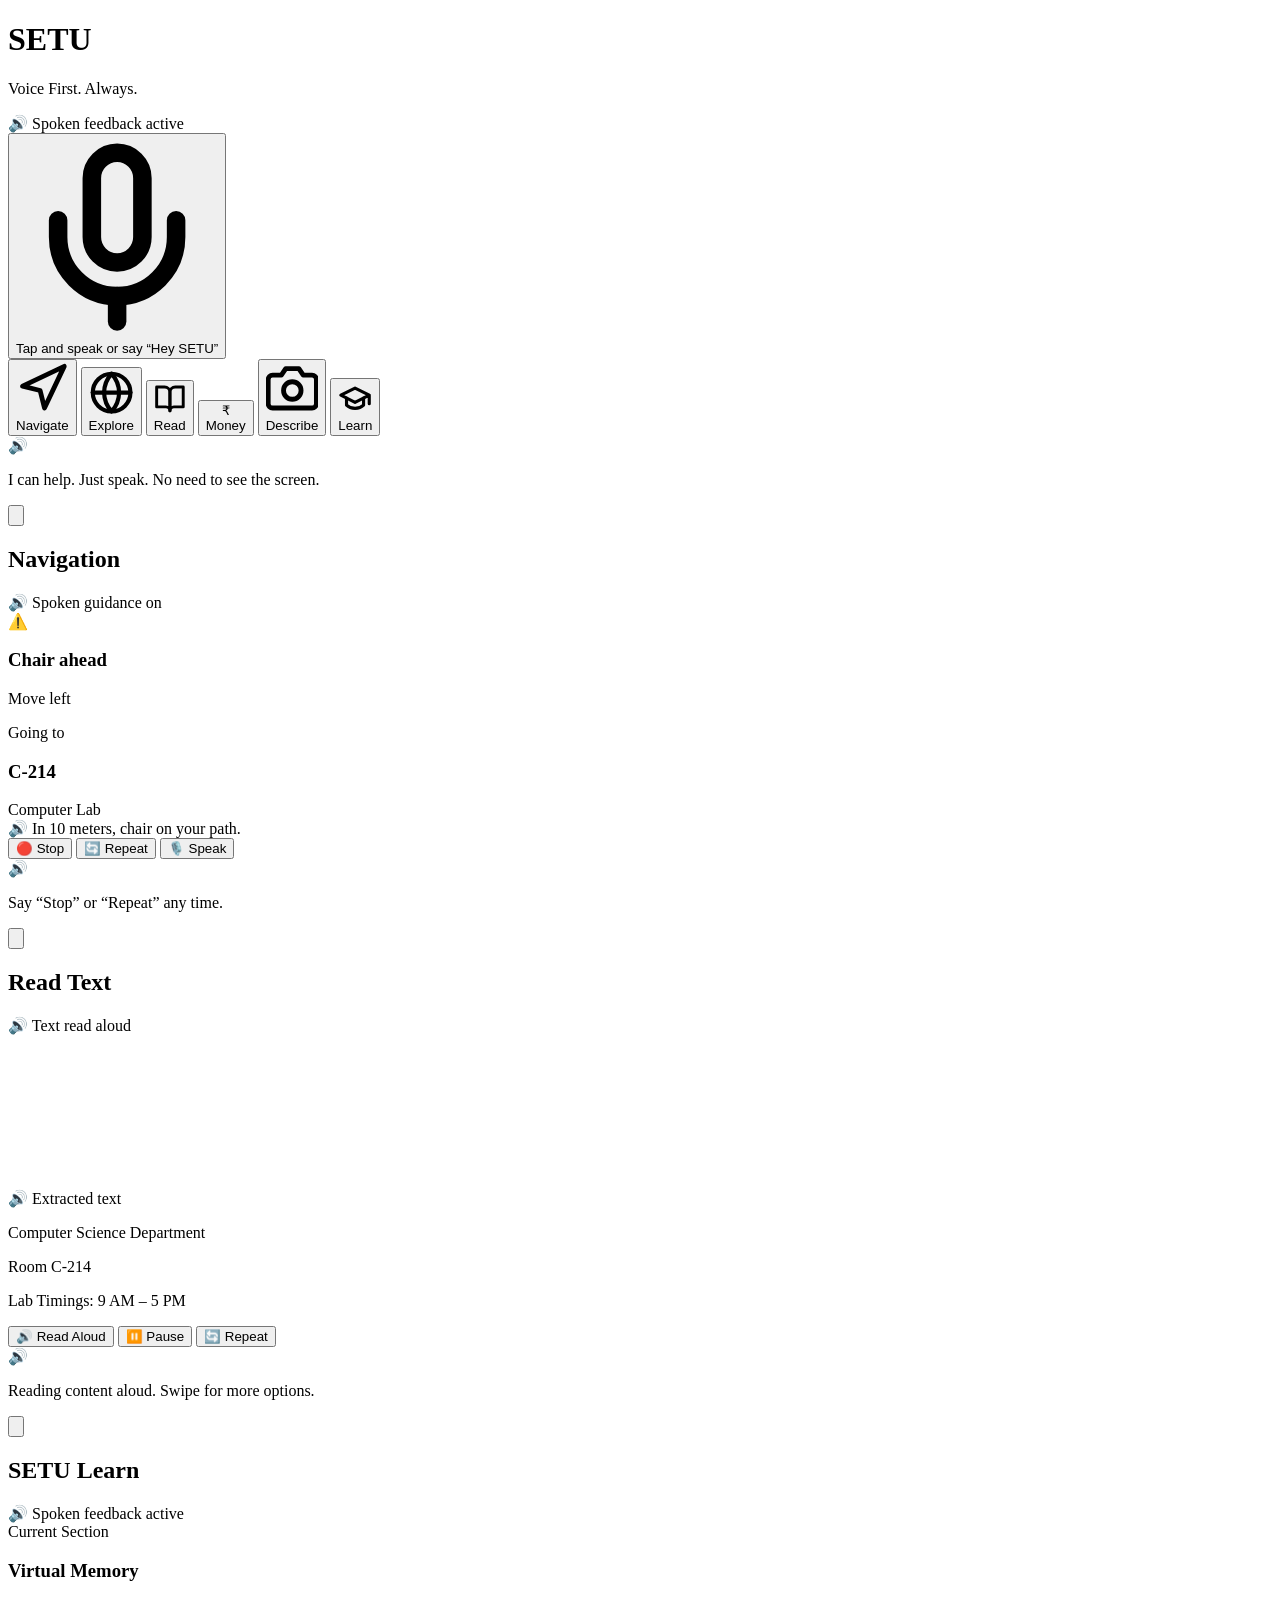
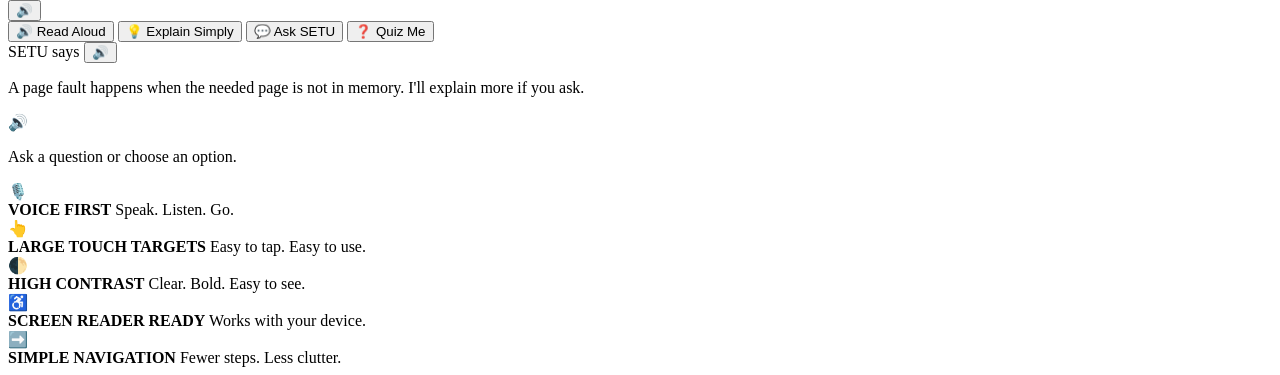
==== commit be3688e8: "feat: restore official 4-screen SETU UI design (Home, Navigation, Read Text, SETU Learn)" ====
--- a/client/index.html
+++ b/client/index.html
@@ -3,7 +3,7 @@
 <head>
   <meta charset="utf-8" />
   <meta name="viewport" content="width=device-width, initial-scale=1, viewport-fit=cover, user-scalable=no" />
-  <title>SETU — Voice First Assistant</title>
+  <title>SETU — Voice First. Always.</title>
   <link rel="manifest" href="/static/manifest.json" />
   <link rel="preconnect" href="https://fonts.googleapis.com">
   <link rel="preconnect" href="https://fonts.gstatic.com" crossorigin>
@@ -11,112 +11,366 @@
   <link rel="stylesheet" href="/static/style.css" />
 </head>
 <body>
-  <!-- Ambient background lighting -->
+  <!-- Ambient background glow -->
   <div class="ambient-glow" aria-hidden="true"></div>
 
   <div class="app-viewport" id="app-viewport">
     
-    <!-- Top Header -->
-    <header class="app-header">
-      <div class="brand-block">
-        <div class="soundwave-logo" aria-hidden="true">
-          <span></span><span></span><span></span><span></span><span></span>
-        </div>
-        <h1 class="brand-title">SETU</h1>
-      </div>
-      <p class="brand-tagline">Voice First. Always.</p>
-      
-      <div class="status-pill" id="main-status-pill" role="status" aria-live="polite">
-        <span class="status-dot" id="status-dot"></span>
-        <span class="pill-text" id="status-text">Standby (Say “Start SETU”)</span>
-      </div>
-    </header>
-
-    <!-- Main START / STOP Master Control Button -->
-    <section class="master-control-section" aria-label="Master Power Control">
-      <button class="master-power-btn btn-start" id="btn-master-toggle" type="button" aria-label="Start SETU or say Start SETU">
-        <div class="power-icon-circle" aria-hidden="true">
-          <span class="power-glyph" id="power-glyph">▶</span>
-        </div>
-        <div class="power-text-wrap">
-          <span class="power-main-label" id="power-main-label">START SETU</span>
-          <span class="power-sub-label" id="power-sub-label">Say “Start SETU” or tap here</span>
+    <!-- ====================================================================
+         SCREEN 1: HOME (MAIN HUB)
+         ==================================================================== -->
+    <div class="screen active" id="screen-home" role="region" aria-label="SETU Home Screen">
+      <!-- Screen 1 Header -->
+      <header class="hub-header">
+        <div class="brand-block">
+          <div class="soundwave-logo" aria-hidden="true">
+            <span></span><span></span><span></span><span></span><span></span>
+          </div>
+          <h1 class="brand-title">SETU</h1>
+        </div>
+        <p class="brand-tagline">Voice First. Always.</p>
+        <div class="status-pill active" id="home-spoken-pill" role="status" aria-live="polite">
+          <span class="speaker-icon" aria-hidden="true">🔊</span>
+          <span class="pill-text" id="home-pill-text">Spoken feedback active</span>
+        </div>
+      </header>
+
+      <!-- Screen 1 Hero Tap-and-Speak Button -->
+      <button class="hero-speak-btn" id="btn-hero-speak" type="button" aria-label="Tap and speak or say Hey SETU">
+        <div class="hero-mic-circle" aria-hidden="true">
+          <svg class="mic-svg" viewBox="0 0 24 24" fill="none" stroke="currentColor" stroke-width="2.2" stroke-linecap="round" stroke-linejoin="round">
+            <path d="M12 2a3 3 0 0 0-3 3v7a3 3 0 0 0 6 0V5a3 3 0 0 0-3-3Z"></path>
+            <path d="M19 10v2a7 7 0 0 1-14 0v-2"></path>
+            <line x1="12" x2="12" y1="19" y2="22"></line>
+          </svg>
+        </div>
+        <div class="hero-btn-text">
+          <span class="hero-btn-main">Tap and speak</span>
+          <span class="hero-btn-sub">or say “Hey SETU”</span>
         </div>
       </button>
-    </section>
-
-    <!-- Active Live Viewfinder & Safety HUD (Revealed when active) -->
-    <section class="active-hud-section" id="active-hud-section" aria-label="Live Vision and Safety Status">
-      <!-- Camera Viewfinder -->
-      <div class="camera-card">
-        <video id="camera" playsinline autoplay muted aria-label="Camera stream"></video>
-        <div class="hud-overlay" aria-hidden="true">
-          <span class="corner tl"></span>
-          <span class="corner tr"></span>
-          <span class="corner bl"></span>
-          <span class="corner br"></span>
-          <div class="scanner-laser"></div>
-        </div>
-      </div>
-
-      <!-- Reactive Mode & Safety Card -->
-      <div id="mode-card" class="reactive-mode-card" data-state="clear" role="status" aria-live="assertive">
-        <div class="mode-card-inner">
-          <div id="mode-icon" class="mode-icon">🛡️</div>
-          <div class="mode-text-wrap">
-            <h2 id="mode-label" class="mode-label">Collision Watch</h2>
-            <p id="mode-detail" class="mode-detail">Path is clear. Say any command.</p>
-          </div>
-        </div>
-      </div>
-    </section>
-
-    <!-- Gesture Guide Bar (Requested Exact Layout) -->
-    <section class="gesture-guide-bar" aria-label="Gesture Controls">
-      <div class="guide-item"><span class="guide-key">Double Tap</span> Speak</div>
-      <div class="guide-item"><span class="guide-key">Swipe ↔</span> Switch Mode</div>
-      <div class="guide-item"><span class="guide-key">2-Finger Tap</span> Silence</div>
-      <div class="guide-item"><span class="guide-key">Hold 1s</span> Stop Alert</div>
-    </section>
-
-    <!-- Feature Shortcuts Grid (Available when SETU is running) -->
-    <nav class="feature-shortcuts-grid" aria-label="Feature Shortcuts">
-      <button class="feat-pill" data-cmd="navigate" type="button" aria-label="Navigate mode">
-        <span class="feat-icon">🧭</span> Navigate
-      </button>
-      <button class="feat-pill" data-cmd="currency" type="button" aria-label="Money currency mode">
-        <span class="feat-icon">₹</span> Money
-      </button>
-      <button class="feat-pill" data-cmd="read" type="button" aria-label="Read text mode">
-        <span class="feat-icon">📖</span> Read
-      </button>
-      <button class="feat-pill" data-cmd="objects" type="button" aria-label="Explore objects mode">
-        <span class="feat-icon">📦</span> Explore
-      </button>
-      <button class="feat-pill" data-cmd="describe" type="button" aria-label="Describe scene mode">
-        <span class="feat-icon">👁️</span> Describe
-      </button>
-      <button class="feat-pill" data-cmd="learn" type="button" aria-label="Learn audio tutor">
-        <span class="feat-icon">🎓</span> Learn
-      </button>
-    </nav>
-
-    <!-- Live Speech & AI Feedback Banner -->
-    <footer class="live-feedback-footer" role="region" aria-label="Live Voice Transcript">
-      <div class="feedback-header">
+
+      <!-- Screen 1 Main 6-Tile Navigation Grid -->
+      <nav class="hub-grid" aria-label="Primary Features">
+        <button class="hub-tile" id="btn-goto-navigate" data-nav="navigate" type="button" aria-label="Navigate: Find rooms and signs with obstacle alerts">
+          <div class="tile-icon-wrap" aria-hidden="true">
+            <svg class="tile-svg" viewBox="0 0 24 24" fill="none" stroke="currentColor" stroke-width="2.2" stroke-linecap="round" stroke-linejoin="round">
+              <polygon points="3 11 22 2 13 21 11 13 3 11"></polygon>
+            </svg>
+          </div>
+          <span class="tile-label">Navigate</span>
+        </button>
+
+        <button class="hub-tile" id="btn-goto-explore" data-nav="explore" type="button" aria-label="Explore: Detect objects and surroundings">
+          <div class="tile-icon-wrap" aria-hidden="true">
+            <svg class="tile-svg" viewBox="0 0 24 24" fill="none" stroke="currentColor" stroke-width="2.2" stroke-linecap="round" stroke-linejoin="round">
+              <circle cx="12" cy="12" r="10"></circle>
+              <line x1="2" x2="22" y1="12" y2="12"></line>
+              <path d="M12 2a15.3 15.3 0 0 1 4 10 15.3 15.3 0 0 1-4 10 15.3 15.3 0 0 1-4-10 15.3 15.3 0 0 1 4-10z"></path>
+            </svg>
+          </div>
+          <span class="tile-label">Explore</span>
+        </button>
+
+        <button class="hub-tile" id="btn-goto-read" data-nav="read" type="button" aria-label="Read: OCR text and signboards">
+          <div class="tile-icon-wrap" aria-hidden="true">
+            <svg class="tile-svg" viewBox="0 0 24 24" fill="none" stroke="currentColor" stroke-width="2.2" stroke-linecap="round" stroke-linejoin="round">
+              <path d="M2 3h6a4 4 0 0 1 4 4v14a3 3 0 0 0-3-3H2z"></path>
+              <path d="M22 3h-6a4 4 0 0 0-4 4v14a3 3 0 0 1 3-3h7z"></path>
+            </svg>
+          </div>
+          <span class="tile-label">Read</span>
+        </button>
+
+        <button class="hub-tile" id="btn-goto-money" data-nav="money" type="button" aria-label="Money: Indian Currency Detection">
+          <div class="tile-icon-wrap" aria-hidden="true">
+            <span class="currency-symbol">₹</span>
+          </div>
+          <span class="tile-label">Money</span>
+        </button>
+
+        <button class="hub-tile" id="btn-goto-describe" data-nav="describe" type="button" aria-label="Describe: Scene Description with Local AI">
+          <div class="tile-icon-wrap" aria-hidden="true">
+            <svg class="tile-svg" viewBox="0 0 24 24" fill="none" stroke="currentColor" stroke-width="2.2" stroke-linecap="round" stroke-linejoin="round">
+              <path d="M23 19a2 2 0 0 1-2 2H3a2 2 0 0 1-2-2V8a2 2 0 0 1 2-2h4l2-3h6l2 3h4a2 2 0 0 1 2 2z"></path>
+              <circle cx="12" cy="13" r="4"></circle>
+            </svg>
+          </div>
+          <span class="tile-label">Describe</span>
+        </button>
+
+        <button class="hub-tile" id="btn-goto-learn" data-nav="learn" type="button" aria-label="Learn: Audio AI Study Companion">
+          <div class="tile-icon-wrap" aria-hidden="true">
+            <svg class="tile-svg" viewBox="0 0 24 24" fill="none" stroke="currentColor" stroke-width="2.2" stroke-linecap="round" stroke-linejoin="round">
+              <path d="M22 10v6M2 10l10-5 10 5-10 5z"></path>
+              <path d="M6 12v5c3 3 9 3 12 0v-5"></path>
+            </svg>
+          </div>
+          <span class="tile-label">Learn</span>
+        </button>
+      </nav>
+
+      <!-- Screen 1 Bottom Guidance Banner -->
+      <footer class="bottom-speech-card" role="status" aria-live="polite">
         <span class="speaker-icon" aria-hidden="true">🔊</span>
-        <span class="feedback-title">LIVE FEEDBACK</span>
-      </div>
-      <p id="transcript" class="transcript-text" role="status" aria-live="assertive">Say “Start SETU” to begin.</p>
-    </footer>
+        <p class="speech-text" id="home-bottom-speech">I can help. Just speak. No need to see the screen.</p>
+      </footer>
+    </div>
+
+
+    <!-- ====================================================================
+         SCREEN 2: NAVIGATION (FIND ROOM / SIGNS + OBSTACLE RADAR)
+         ==================================================================== -->
+    <div class="screen" id="screen-navigate" role="region" aria-label="Navigation Screen">
+      <!-- Screen 2 Top Header -->
+      <header class="sub-header">
+        <button class="back-btn" data-back="home" type="button" aria-label="Back to Home Screen">
+          <svg class="back-svg" viewBox="0 0 24 24" fill="none" stroke="currentColor" stroke-width="3" stroke-linecap="round" stroke-linejoin="round">
+            <polyline points="15 18 9 12 15 6"></polyline>
+          </svg>
+        </button>
+        <h2 class="sub-title">Navigation</h2>
+        <div class="status-pill active">
+          <span class="speaker-icon" aria-hidden="true">🔊</span>
+          <span>Spoken guidance on</span>
+        </div>
+      </header>
+
+      <!-- Screen 2 High-Contrast Warning Card -->
+      <section class="hazard-alert-card" id="nav-hazard-card" role="alert" aria-live="assertive">
+        <div class="hazard-icon-wrap" aria-hidden="true">
+          <span class="hazard-triangle">⚠️</span>
+        </div>
+        <div class="hazard-text-wrap">
+          <h3 class="hazard-title" id="nav-hazard-title">Chair ahead</h3>
+          <p class="hazard-action" id="nav-hazard-action">Move left</p>
+        </div>
+      </section>
+
+      <!-- Screen 2 Destination & Proximity Details Card -->
+      <section class="nav-target-card" role="region" aria-label="Target Details">
+        <div class="target-head">Going to</div>
+        <div class="target-name-row">
+          <h3 class="target-room" id="nav-target-room">C-214</h3>
+          <span class="target-desc" id="nav-target-desc">Computer Lab</span>
+        </div>
+        <div class="target-speech-bar">
+          <span class="speaker-icon" aria-hidden="true">🔊</span>
+          <span class="target-speech-text" id="nav-target-speech">In 10 meters, chair on your path.</span>
+        </div>
+      </section>
+
+      <!-- Screen 2 Action Controls -->
+      <div class="sub-action-row" role="group" aria-label="Navigation Controls">
+        <button class="action-card-btn btn-stop-danger" id="btn-nav-stop" type="button" aria-label="Stop navigation">
+          <span class="btn-bullet" aria-hidden="true">🔴</span>
+          <span class="btn-card-label">Stop</span>
+        </button>
+        <button class="action-card-btn btn-outline" id="btn-nav-repeat" type="button" aria-label="Repeat last guidance">
+          <span class="btn-icon-svg" aria-hidden="true">🔄</span>
+          <span class="btn-card-label">Repeat</span>
+        </button>
+        <button class="action-card-btn btn-outline" id="btn-nav-speak" type="button" aria-label="Speak destination">
+          <span class="btn-icon-svg" aria-hidden="true">🎙️</span>
+          <span class="btn-card-label">Speak</span>
+        </button>
+      </div>
+
+      <!-- Screen 2 Bottom Guidance Banner -->
+      <footer class="bottom-speech-card" role="status">
+        <span class="speaker-icon" aria-hidden="true">🔊</span>
+        <p class="speech-text" id="nav-bottom-speech">Say “Stop” or “Repeat” any time.</p>
+      </footer>
+    </div>
+
+
+    <!-- ====================================================================
+         SCREEN 3: READ TEXT (OCR + LLM REFINEMENT)
+         ==================================================================== -->
+    <div class="screen" id="screen-read" role="region" aria-label="Read Text Screen">
+      <!-- Screen 3 Top Header -->
+      <header class="sub-header">
+        <button class="back-btn" data-back="home" type="button" aria-label="Back to Home Screen">
+          <svg class="back-svg" viewBox="0 0 24 24" fill="none" stroke="currentColor" stroke-width="3" stroke-linecap="round" stroke-linejoin="round">
+            <polyline points="15 18 9 12 15 6"></polyline>
+          </svg>
+        </button>
+        <h2 class="sub-title">Read Text</h2>
+        <div class="status-pill active">
+          <span class="speaker-icon" aria-hidden="true">🔊</span>
+          <span>Text read aloud</span>
+        </div>
+      </header>
+
+      <!-- Screen 3 Camera Viewfinder Frame -->
+      <div class="camera-preview-card" aria-label="Signboard Viewfinder">
+        <video id="camera" playsinline autoplay muted></video>
+        <div class="camera-reticle" aria-hidden="true">
+          <div class="reticle-box"></div>
+        </div>
+      </div>
+
+      <!-- Screen 3 Extracted Text Card -->
+      <section class="extracted-text-card" role="region" aria-label="Recognized Text Content">
+        <div class="extracted-header">
+          <span class="speaker-icon" aria-hidden="true">🔊</span>
+          <span class="extracted-badge">Extracted text</span>
+        </div>
+        <div class="extracted-body" id="read-extracted-content" tabindex="0">
+          <p class="ext-line bold">Computer Science Department</p>
+          <p class="ext-line bold">Room C-214</p>
+          <p class="ext-line">Lab Timings: 9 AM – 5 PM</p>
+        </div>
+      </section>
+
+      <!-- Screen 3 Audio Player Controls -->
+      <div class="sub-action-row" role="group" aria-label="Audio Read Controls">
+        <button class="action-card-btn btn-cyan-fill" id="btn-read-aloud" type="button" aria-label="Read aloud">
+          <span class="btn-icon-svg" aria-hidden="true">🔊</span>
+          <span class="btn-card-label">Read Aloud</span>
+        </button>
+        <button class="action-card-btn btn-outline" id="btn-read-pause" type="button" aria-label="Pause audio">
+          <span class="btn-icon-svg" aria-hidden="true">⏸️</span>
+          <span class="btn-card-label">Pause</span>
+        </button>
+        <button class="action-card-btn btn-outline" id="btn-read-repeat" type="button" aria-label="Repeat audio">
+          <span class="btn-icon-svg" aria-hidden="true">🔄</span>
+          <span class="btn-card-label">Repeat</span>
+        </button>
+      </div>
+
+      <!-- Screen 3 Bottom Guidance Banner -->
+      <footer class="bottom-speech-card" role="status">
+        <span class="speaker-icon" aria-hidden="true">🔊</span>
+        <p class="speech-text" id="read-bottom-speech">Reading content aloud. Swipe for more options.</p>
+      </footer>
+    </div>
+
+
+    <!-- ====================================================================
+         SCREEN 4: SETU LEARN (AI AUDIO TUTOR & QUIZ)
+         ==================================================================== -->
+    <div class="screen" id="screen-learn" role="region" aria-label="SETU Learn Screen">
+      <!-- Screen 4 Top Header -->
+      <header class="sub-header">
+        <button class="back-btn" data-back="home" type="button" aria-label="Back to Home Screen">
+          <svg class="back-svg" viewBox="0 0 24 24" fill="none" stroke="currentColor" stroke-width="3" stroke-linecap="round" stroke-linejoin="round">
+            <polyline points="15 18 9 12 15 6"></polyline>
+          </svg>
+        </button>
+        <h2 class="sub-title">SETU Learn</h2>
+        <div class="status-pill active">
+          <span class="speaker-icon" aria-hidden="true">🔊</span>
+          <span>Spoken feedback active</span>
+        </div>
+      </header>
+
+      <!-- Screen 4 Current Section Card -->
+      <section class="section-title-card" role="region" aria-label="Current Subject">
+        <div class="section-badge">Current Section</div>
+        <div class="section-name-row">
+          <h3 class="section-name" id="learn-section-title">Virtual Memory</h3>
+          <button class="speaker-trigger-btn" id="btn-learn-speak-title" type="button" aria-label="Speak section title">
+            <span aria-hidden="true">🔊</span>
+          </button>
+        </div>
+      </section>
+
+      <!-- Screen 4 2x2 Learning Actions Grid -->
+      <div class="learn-actions-grid" role="group" aria-label="Learning Tools">
+        <button class="learn-tile" id="btn-learn-read" type="button" aria-label="Read Aloud current notes">
+          <span class="learn-tile-icon" aria-hidden="true">🔊</span>
+          <span class="learn-tile-label">Read Aloud</span>
+        </button>
+
+        <button class="learn-tile" id="btn-learn-explain" type="button" aria-label="Explain Simply in plain language">
+          <span class="learn-tile-icon" aria-hidden="true">💡</span>
+          <span class="learn-tile-label">Explain Simply</span>
+        </button>
+
+        <button class="learn-tile" id="btn-learn-ask" type="button" aria-label="Ask SETU a question">
+          <span class="learn-tile-icon" aria-hidden="true">💬</span>
+          <span class="learn-tile-label">Ask SETU</span>
+        </button>
+
+        <button class="learn-tile" id="btn-learn-quiz" type="button" aria-label="Quiz Me on this topic">
+          <span class="learn-tile-icon" aria-hidden="true">❓</span>
+          <span class="learn-tile-label">Quiz Me</span>
+        </button>
+      </div>
+
+      <!-- Screen 4 Dialogue Response Card -->
+      <section class="setu-dialogue-card" role="region" aria-label="AI Tutor Response">
+        <div class="dialogue-header">
+          <span class="dialogue-badge">SETU says</span>
+          <button class="speaker-trigger-btn" id="btn-learn-speak-dialogue" type="button" aria-label="Repeat response">
+            <span aria-hidden="true">🔊</span>
+          </button>
+        </div>
+        <p class="dialogue-text" id="learn-dialogue-content">
+          A page fault happens when the needed page is not in memory. I'll explain more if you ask.
+        </p>
+      </section>
+
+      <!-- Screen 4 Bottom Guidance Banner -->
+      <footer class="bottom-speech-card" role="status">
+        <span class="speaker-icon" aria-hidden="true">🔊</span>
+        <p class="speech-text" id="learn-bottom-speech">Ask a question or choose an option.</p>
+      </footer>
+    </div>
 
     <!-- Hidden compatibility elements for existing background streams -->
     <div style="display:none;" aria-hidden="true">
+      <div id="mode-card" data-state="clear">
+        <div id="mode-icon">🛡️</div>
+        <div id="mode-label">Collision watch</div>
+        <div id="mode-detail">Path is clear.</div>
+      </div>
+      <p id="transcript"></p>
       <span id="listen-badge"></span>
       <p id="footer-status"></p>
     </div>
 
   </div>
+
+  <!-- Accessible Features Legend Bar (from design) -->
+  <aside class="accessibility-legend" role="contentinfo" aria-label="Accessibility Features">
+    <div class="legend-item">
+      <span class="legend-icon">🎙️</span>
+      <div class="legend-text">
+        <strong>VOICE FIRST</strong>
+        <span>Speak. Listen. Go.</span>
+      </div>
+    </div>
+    <div class="legend-item">
+      <span class="legend-icon">👆</span>
+      <div class="legend-text">
+        <strong>LARGE TOUCH TARGETS</strong>
+        <span>Easy to tap. Easy to use.</span>
+      </div>
+    </div>
+    <div class="legend-item">
+      <span class="legend-icon">🌓</span>
+      <div class="legend-text">
+        <strong>HIGH CONTRAST</strong>
+        <span>Clear. Bold. Easy to see.</span>
+      </div>
+    </div>
+    <div class="legend-item">
+      <span class="legend-icon">♿</span>
+      <div class="legend-text">
+        <strong>SCREEN READER READY</strong>
+        <span>Works with your device.</span>
+      </div>
+    </div>
+    <div class="legend-item">
+      <span class="legend-icon">➡️</span>
+      <div class="legend-text">
+        <strong>SIMPLE NAVIGATION</strong>
+        <span>Fewer steps. Less clutter.</span>
+      </div>
+    </div>
+  </aside>
 
   <script type="module" src="/static/app.js"></script>
 </body>
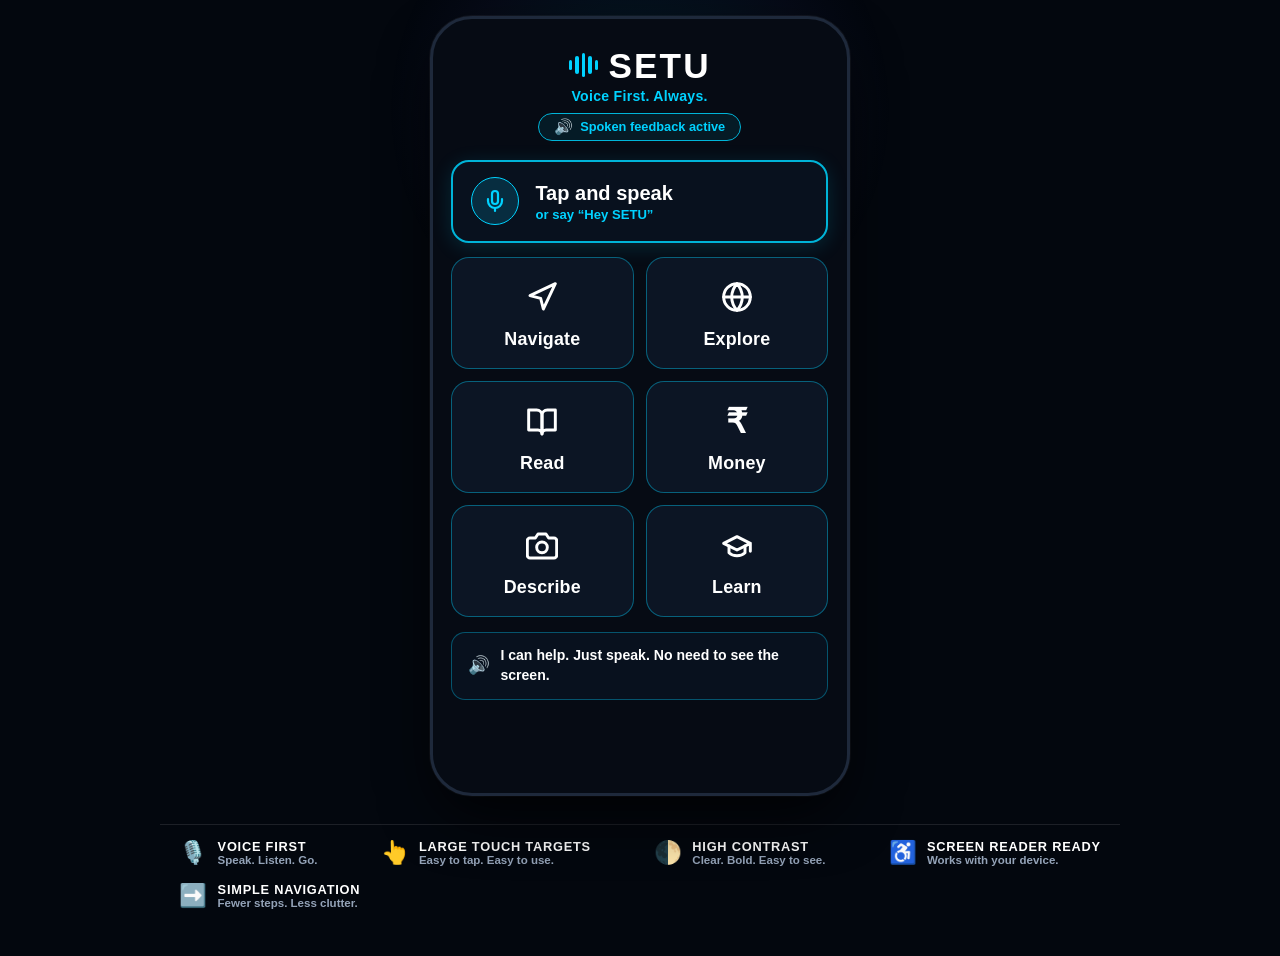
==== commit ac6cf392: "fix: inline complete CSS styling into index.html for instant render without caching issues" ====
--- a/client/index.html
+++ b/client/index.html
@@ -9,6 +9,772 @@
   <link rel="preconnect" href="https://fonts.gstatic.com" crossorigin>
   <link href="https://fonts.googleapis.com/css2?family=Plus+Jakarta+Sans:wght@400;500;600;700;800&family=Outfit:wght@500;600;700;800;900&display=swap" rel="stylesheet">
   <link rel="stylesheet" href="/static/style.css" />
+  
+  <style>
+/* ==========================================================================
+   SETU — Pixel-Perfect Accessible Multi-Screen Design System
+   Matches the Official SETU Mobile UI Blueprint:
+     - Screen 1: Home (Main Hub)
+     - Screen 2: Navigation (Target & Obstacle Alerts)
+     - Screen 3: Read Text (OCR + LLM Refinement)
+     - Screen 4: SETU Learn (Audio Tutor & Quiz)
+   ========================================================================== */
+
+:root {
+  --bg-app: #060b14;
+  --bg-card: #0c1524;
+  --bg-card-elevated: #111d31;
+  --bg-white-card: #ffffff;
+  
+  --text-white: #ffffff;
+  --text-dim: #94a3b8;
+  --text-dark: #0f172a;
+  
+  --cyan-primary: #00d2ff;
+  --cyan-glow: rgba(0, 210, 255, 0.35);
+  --cyan-border: #00b4d8;
+  --yellow-hazard: #ffd60a;
+  --yellow-bg: #1c1803;
+  --yellow-border: #f59e0b;
+  --red-danger: #ef4444;
+  --green-success: #10b981;
+  
+  --radius-xl: 24px;
+  --radius-lg: 18px;
+  --radius-md: 14px;
+  --radius-sm: 10px;
+  --border-cyan: 1.8px solid rgba(0, 210, 255, 0.45);
+  
+  --font-main: 'Plus Jakarta Sans', -apple-system, sans-serif;
+  --font-brand: 'Outfit', -apple-system, sans-serif;
+}
+
+* {
+  box-sizing: border-box;
+  margin: 0;
+  padding: 0;
+  -webkit-tap-highlight-color: transparent;
+}
+
+body {
+  background-color: #03070e;
+  color: var(--text-white);
+  font-family: var(--font-main);
+  min-height: 100vh;
+  min-height: 100dvh;
+  display: flex;
+  flex-direction: column;
+  align-items: center;
+  justify-content: flex-start;
+  padding: 1rem 0.5rem 2rem;
+  overflow-x: hidden;
+  position: relative;
+}
+
+.ambient-glow {
+  position: fixed;
+  top: -10%;
+  left: 50%;
+  transform: translateX(-50%);
+  width: 600px;
+  height: 400px;
+  background: radial-gradient(circle, rgba(0, 210, 255, 0.09) 0%, rgba(99, 102, 241, 0.04) 50%, transparent 70%);
+  pointer-events: none;
+  z-index: 0;
+}
+
+.app-viewport {
+  width: 100%;
+  max-width: 420px;
+  min-height: 780px;
+  background-color: var(--bg-app);
+  border: 3.5px solid #1e293b;
+  border-radius: 42px;
+  padding: 1.5rem 1.15rem 1.4rem;
+  box-shadow: 0 25px 60px -12px rgba(0, 0, 0, 0.9), 0 0 0 1px rgba(255, 255, 255, 0.05);
+  position: relative;
+  overflow: hidden;
+  z-index: 1;
+  display: flex;
+  flex-direction: column;
+}
+
+.screen {
+  display: none;
+  flex-direction: column;
+  gap: 0.9rem;
+  width: 100%;
+  animation: fadeIn 0.25s ease forwards;
+}
+
+.screen.active {
+  display: flex !important;
+}
+
+@keyframes fadeIn {
+  from { opacity: 0; transform: scale(0.985); }
+  to   { opacity: 1; transform: scale(1); }
+}
+
+.hub-header {
+  display: flex;
+  flex-direction: column;
+  align-items: center;
+  text-align: center;
+  gap: 0.3rem;
+  margin-top: 0.3rem;
+  margin-bottom: 0.3rem;
+}
+
+.brand-block {
+  display: flex;
+  align-items: center;
+  justify-content: center;
+  gap: 0.65rem;
+}
+
+.soundwave-logo {
+  display: inline-flex;
+  align-items: center;
+  gap: 3px;
+  height: 24px;
+}
+
+.soundwave-logo span {
+  width: 3.5px;
+  background: var(--cyan-primary);
+  border-radius: 99px;
+  animation: soundwave 1.2s ease-in-out infinite alternate;
+}
+.soundwave-logo span:nth-child(1) { height: 10px; animation-delay: 0.1s; }
+.soundwave-logo span:nth-child(2) { height: 18px; animation-delay: 0.3s; }
+.soundwave-logo span:nth-child(3) { height: 24px; animation-delay: 0.5s; }
+.soundwave-logo span:nth-child(4) { height: 18px; animation-delay: 0.2s; }
+.soundwave-logo span:nth-child(5) { height: 10px; animation-delay: 0.4s; }
+
+@keyframes soundwave {
+  0% { transform: scaleY(0.4); }
+  100% { transform: scaleY(1.1); }
+}
+
+.brand-title {
+  font-family: var(--font-brand);
+  font-size: 2.2rem;
+  font-weight: 900;
+  letter-spacing: 0.06em;
+  color: #ffffff;
+  line-height: 1;
+}
+
+.brand-tagline {
+  font-size: 0.88rem;
+  font-weight: 600;
+  color: var(--cyan-primary);
+  letter-spacing: 0.02em;
+}
+
+.status-pill {
+  display: inline-flex;
+  align-items: center;
+  gap: 0.45rem;
+  background: rgba(0, 210, 255, 0.08);
+  border: 1.5px solid var(--cyan-border);
+  color: var(--cyan-primary);
+  font-size: 0.8rem;
+  font-weight: 700;
+  padding: 0.35rem 0.95rem;
+  border-radius: 999px;
+  margin-top: 0.25rem;
+}
+
+.speaker-icon {
+  font-size: 0.95rem;
+  line-height: 1;
+}
+
+.hero-speak-btn {
+  display: flex;
+  align-items: center;
+  gap: 1rem;
+  background: #08111e;
+  border: 2px solid var(--cyan-border);
+  border-radius: var(--radius-lg);
+  padding: 0.95rem 1.15rem;
+  cursor: pointer;
+  box-shadow: 0 4px 20px rgba(0, 210, 255, 0.15);
+  transition: all 0.2s ease;
+  user-select: none;
+}
+
+.hero-speak-btn:hover {
+  background: #0d1a2d;
+  box-shadow: 0 0 25px rgba(0, 210, 255, 0.35);
+  transform: translateY(-2px);
+}
+
+.hero-speak-btn:active {
+  transform: scale(0.97);
+}
+
+.hero-mic-circle {
+  width: 48px;
+  height: 48px;
+  border-radius: 50%;
+  background: rgba(0, 210, 255, 0.15);
+  border: 1.8px solid var(--cyan-primary);
+  display: flex;
+  align-items: center;
+  justify-content: center;
+  color: var(--cyan-primary);
+  flex-shrink: 0;
+}
+
+.mic-svg {
+  width: 24px;
+  height: 24px;
+}
+
+.hero-btn-text {
+  display: flex;
+  flex-direction: column;
+  text-align: left;
+}
+
+.hero-btn-main {
+  font-family: var(--font-brand);
+  font-size: 1.25rem;
+  font-weight: 800;
+  color: #ffffff;
+  line-height: 1.2;
+}
+
+.hero-btn-sub {
+  font-size: 0.82rem;
+  font-weight: 600;
+  color: var(--cyan-primary);
+  margin-top: 0.15rem;
+}
+
+.hub-grid {
+  display: grid;
+  grid-template-columns: repeat(2, 1fr);
+  gap: 0.75rem;
+}
+
+.hub-tile {
+  display: flex;
+  flex-direction: column;
+  align-items: center;
+  justify-content: center;
+  gap: 0.65rem;
+  background: var(--bg-card);
+  border: 1.8px solid rgba(0, 210, 255, 0.4);
+  border-radius: var(--radius-lg);
+  padding: 1.15rem 0.75rem;
+  cursor: pointer;
+  transition: all 0.2s ease;
+  user-select: none;
+  min-height: 96px;
+}
+
+.hub-tile:hover {
+  background: var(--bg-card-elevated);
+  border-color: var(--cyan-primary);
+  box-shadow: 0 0 20px rgba(0, 210, 255, 0.28);
+  transform: translateY(-2px);
+}
+
+.hub-tile:active {
+  transform: scale(0.96);
+}
+
+.tile-icon-wrap {
+  width: 42px;
+  height: 42px;
+  display: flex;
+  align-items: center;
+  justify-content: center;
+  color: #ffffff;
+}
+
+.tile-svg {
+  width: 32px;
+  height: 32px;
+}
+
+.currency-symbol {
+  font-family: var(--font-brand);
+  font-size: 2.1rem;
+  font-weight: 800;
+  color: #ffffff;
+  line-height: 1;
+}
+
+.tile-label {
+  font-family: var(--font-brand);
+  font-size: 1.12rem;
+  font-weight: 800;
+  color: #ffffff;
+  letter-spacing: 0.01em;
+}
+
+.bottom-speech-card {
+  display: flex;
+  align-items: center;
+  gap: 0.65rem;
+  background: #08111e;
+  border: 1.5px solid rgba(0, 210, 255, 0.35);
+  border-radius: var(--radius-md);
+  padding: 0.85rem 1rem;
+  margin-top: auto;
+}
+
+.bottom-speech-card .speaker-icon {
+  color: var(--cyan-primary);
+  font-size: 1.1rem;
+  flex-shrink: 0;
+}
+
+.speech-text {
+  font-size: 0.88rem;
+  font-weight: 600;
+  color: #ffffff;
+  line-height: 1.4;
+}
+
+.sub-header {
+  display: flex;
+  align-items: center;
+  justify-content: space-between;
+  gap: 0.5rem;
+  padding: 0.2rem 0;
+}
+
+.back-btn {
+  background: transparent;
+  border: none;
+  color: #ffffff;
+  cursor: pointer;
+  padding: 0.3rem 0.5rem 0.3rem 0;
+  display: flex;
+  align-items: center;
+  justify-content: center;
+  font-size: 1.5rem;
+}
+
+.back-svg {
+  width: 26px;
+  height: 26px;
+}
+
+.sub-title {
+  font-family: var(--font-brand);
+  font-size: 1.35rem;
+  font-weight: 800;
+  color: #ffffff;
+  flex: 1;
+  text-align: left;
+}
+
+.sub-header .status-pill {
+  font-size: 0.72rem;
+  padding: 0.3rem 0.75rem;
+}
+
+.sub-action-row {
+  display: grid;
+  grid-template-columns: repeat(3, 1fr);
+  gap: 0.65rem;
+  width: 100%;
+}
+
+.action-card-btn {
+  display: flex;
+  align-items: center;
+  justify-content: center;
+  gap: 0.45rem;
+  border-radius: var(--radius-md);
+  padding: 0.85rem 0.4rem;
+  font-family: var(--font-brand);
+  font-size: 0.98rem;
+  font-weight: 800;
+  cursor: pointer;
+  transition: all 0.18s ease;
+  user-select: none;
+  min-height: 54px;
+}
+
+.action-card-btn:active {
+  transform: scale(0.96);
+}
+
+.btn-stop-danger {
+  background: #dc2626;
+  border: 2px solid #ef4444;
+  color: #ffffff;
+}
+
+.btn-cyan-fill {
+  background: #00b4d8;
+  border: 2px solid var(--cyan-primary);
+  color: #03070e;
+}
+
+.btn-outline {
+  background: var(--bg-card);
+  border: 1.8px solid rgba(0, 210, 255, 0.45);
+  color: #ffffff;
+}
+
+.btn-outline:hover {
+  border-color: var(--cyan-primary);
+  background: var(--bg-card-elevated);
+}
+
+.btn-bullet {
+  font-size: 0.8rem;
+}
+
+.btn-icon-svg {
+  font-size: 1rem;
+}
+
+.hazard-alert-card {
+  display: flex;
+  align-items: center;
+  gap: 1.1rem;
+  background: var(--yellow-bg);
+  border: 2.5px solid var(--yellow-border);
+  border-radius: var(--radius-lg);
+  padding: 1.15rem 1.25rem;
+  box-shadow: 0 0 25px rgba(245, 158, 11, 0.25);
+  animation: pulseHazard 1.5s infinite alternate;
+}
+
+@keyframes pulseHazard {
+  0% { box-shadow: 0 0 15px rgba(245, 158, 11, 0.2); }
+  100% { box-shadow: 0 0 32px rgba(245, 158, 11, 0.45); }
+}
+
+.hazard-triangle {
+  font-size: 2.8rem;
+  line-height: 1;
+}
+
+.hazard-text-wrap {
+  display: flex;
+  flex-direction: column;
+}
+
+.hazard-title {
+  font-family: var(--font-brand);
+  font-size: 1.8rem;
+  font-weight: 900;
+  color: #ffffff;
+  line-height: 1.1;
+}
+
+.hazard-action {
+  font-family: var(--font-brand);
+  font-size: 1.45rem;
+  font-weight: 800;
+  color: var(--yellow-hazard);
+  margin-top: 0.2rem;
+}
+
+.nav-target-card {
+  background: var(--bg-card);
+  border: 1.8px solid rgba(0, 210, 255, 0.4);
+  border-radius: var(--radius-lg);
+  padding: 1.1rem 1.2rem;
+  display: flex;
+  flex-direction: column;
+  gap: 0.35rem;
+}
+
+.target-head {
+  font-size: 0.88rem;
+  font-weight: 600;
+  color: var(--text-dim);
+}
+
+.target-name-row {
+  display: flex;
+  align-items: baseline;
+  gap: 0.65rem;
+}
+
+.target-room {
+  font-family: var(--font-brand);
+  font-size: 2.3rem;
+  font-weight: 900;
+  color: #ffffff;
+  line-height: 1;
+}
+
+.target-desc {
+  font-family: var(--font-brand);
+  font-size: 1.15rem;
+  font-weight: 700;
+  color: #ffffff;
+}
+
+.target-speech-bar {
+  display: flex;
+  align-items: center;
+  gap: 0.55rem;
+  color: var(--text-white);
+  font-size: 0.92rem;
+  font-weight: 600;
+  margin-top: 0.4rem;
+  padding-top: 0.45rem;
+  border-top: 1px solid rgba(255, 255, 255, 0.08);
+}
+
+.target-speech-bar .speaker-icon {
+  color: var(--cyan-primary);
+}
+
+.camera-preview-card {
+  width: 100%;
+  aspect-ratio: 16 / 9;
+  border-radius: var(--radius-lg);
+  background: #000;
+  border: 2px solid rgba(0, 210, 255, 0.45);
+  position: relative;
+  overflow: hidden;
+}
+
+.camera-preview-card video {
+  width: 100%;
+  height: 100%;
+  object-fit: cover;
+  transform: scaleX(-1);
+  -webkit-transform: scaleX(-1);
+}
+
+.camera-reticle {
+  position: absolute;
+  inset: 12px;
+  border: 1.5px dashed rgba(0, 210, 255, 0.6);
+  border-radius: 8px;
+  pointer-events: none;
+}
+
+.extracted-text-card {
+  background: var(--bg-white-card);
+  color: var(--text-dark);
+  border-radius: var(--radius-lg);
+  padding: 1.1rem 1.2rem;
+  box-shadow: 0 8px 30px rgba(0, 0, 0, 0.5);
+  display: flex;
+  flex-direction: column;
+  gap: 0.45rem;
+}
+
+.extracted-header {
+  display: flex;
+  align-items: center;
+  gap: 0.45rem;
+  color: var(--text-dark);
+  font-size: 0.88rem;
+  font-weight: 700;
+}
+
+.extracted-badge {
+  font-weight: 800;
+}
+
+.extracted-body {
+  display: flex;
+  flex-direction: column;
+  gap: 0.2rem;
+}
+
+.ext-line {
+  font-size: 1.15rem;
+  color: #1e293b;
+  line-height: 1.3;
+}
+
+.ext-line.bold {
+  font-family: var(--font-brand);
+  font-size: 1.32rem;
+  font-weight: 800;
+  color: #0f172a;
+}
+
+.section-title-card {
+  background: var(--bg-card);
+  border: 1.8px solid rgba(0, 210, 255, 0.4);
+  border-radius: var(--radius-lg);
+  padding: 1.1rem 1.25rem;
+}
+
+.section-badge {
+  font-size: 0.88rem;
+  font-weight: 700;
+  color: var(--cyan-primary);
+  margin-bottom: 0.2rem;
+}
+
+.section-name-row {
+  display: flex;
+  align-items: center;
+  justify-content: space-between;
+}
+
+.section-name {
+  font-family: var(--font-brand);
+  font-size: 1.85rem;
+  font-weight: 900;
+  color: #ffffff;
+}
+
+.speaker-trigger-btn {
+  background: transparent;
+  border: none;
+  color: var(--cyan-primary);
+  font-size: 1.4rem;
+  cursor: pointer;
+  display: flex;
+  align-items: center;
+}
+
+.learn-actions-grid {
+  display: grid;
+  grid-template-columns: repeat(2, 1fr);
+  gap: 0.75rem;
+}
+
+.learn-tile {
+  display: flex;
+  flex-direction: column;
+  align-items: center;
+  justify-content: center;
+  gap: 0.5rem;
+  background: var(--bg-white-card);
+  color: var(--text-dark);
+  border: none;
+  border-radius: var(--radius-lg);
+  padding: 1.1rem 0.75rem;
+  cursor: pointer;
+  transition: all 0.18s ease;
+  user-select: none;
+  min-height: 94px;
+}
+
+.learn-tile:hover {
+  transform: translateY(-2px);
+  box-shadow: 0 8px 24px rgba(255, 255, 255, 0.2);
+}
+
+.learn-tile:active {
+  transform: scale(0.96);
+}
+
+.learn-tile-icon {
+  font-size: 1.8rem;
+  line-height: 1;
+}
+
+.learn-tile-label {
+  font-family: var(--font-brand);
+  font-size: 1.05rem;
+  font-weight: 800;
+  color: #0f172a;
+}
+
+.setu-dialogue-card {
+  background: #08111e;
+  border: 1.8px solid var(--cyan-border);
+  border-radius: var(--radius-lg);
+  padding: 1.1rem 1.25rem;
+  display: flex;
+  flex-direction: column;
+  gap: 0.4rem;
+}
+
+.dialogue-header {
+  display: flex;
+  align-items: center;
+  justify-content: space-between;
+}
+
+.dialogue-badge {
+  font-family: var(--font-brand);
+  font-size: 0.95rem;
+  font-weight: 800;
+  color: var(--cyan-primary);
+}
+
+.dialogue-text {
+  font-size: 0.95rem;
+  font-weight: 600;
+  color: #ffffff;
+  line-height: 1.45;
+}
+
+.accessibility-legend {
+  width: 100%;
+  max-width: 960px;
+  display: flex;
+  justify-content: space-between;
+  align-items: center;
+  gap: 1rem;
+  margin-top: 1.75rem;
+  padding: 0.9rem 1.2rem;
+  border-top: 1px solid rgba(255, 255, 255, 0.1);
+  flex-wrap: wrap;
+}
+
+.legend-item {
+  display: flex;
+  align-items: center;
+  gap: 0.65rem;
+}
+
+.legend-icon {
+  font-size: 1.4rem;
+  line-height: 1;
+}
+
+.legend-text {
+  display: flex;
+  flex-direction: column;
+}
+
+.legend-text strong {
+  font-family: var(--font-brand);
+  font-size: 0.8rem;
+  font-weight: 800;
+  letter-spacing: 0.06em;
+  color: #ffffff;
+}
+
+.legend-text span {
+  font-size: 0.72rem;
+  font-weight: 600;
+  color: var(--text-dim);
+}
+
+@media (max-width: 440px) {
+  body {
+    padding: 0;
+  }
+  .app-viewport {
+    max-width: 100vw;
+    min-height: 100vh;
+    min-height: 100dvh;
+    border-radius: 0;
+    border: none;
+    padding: 1.2rem 1rem;
+  }
+  .accessibility-legend {
+    display: none;
+  }
+}
+  </style>
 </head>
 <body>
   <!-- Ambient background glow -->
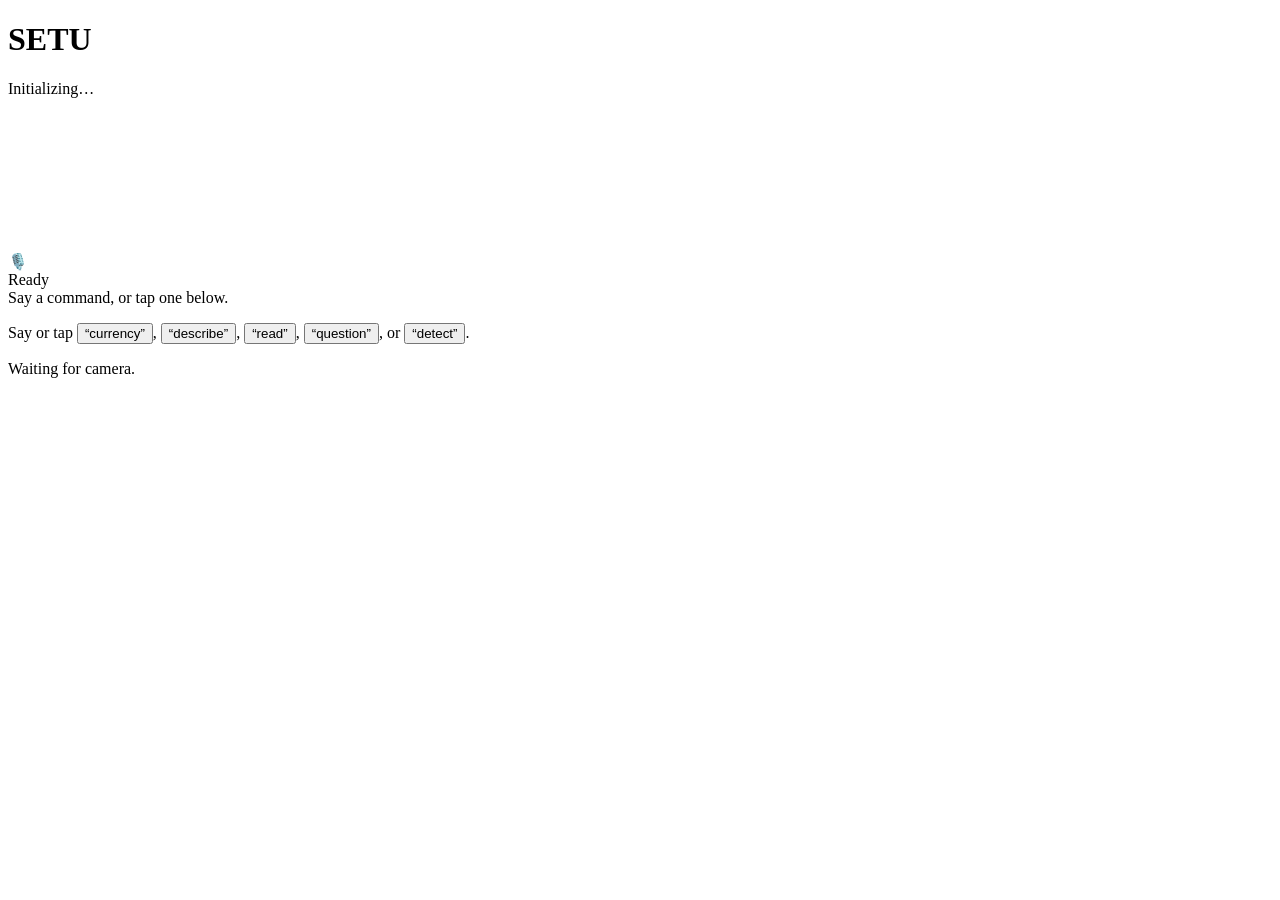
==== commit 71f4c98f: "update" ====
--- a/client/index.html
+++ b/client/index.html
@@ -2,1141 +2,55 @@
 <html lang="en">
 <head>
   <meta charset="utf-8" />
-  <meta name="viewport" content="width=device-width, initial-scale=1, viewport-fit=cover, user-scalable=no" />
-  <title>SETU — Voice First. Always.</title>
+  <meta name="viewport" content="width=device-width, initial-scale=1, viewport-fit=cover" />
+  <title>SETU</title>
   <link rel="manifest" href="/static/manifest.json" />
-  <link rel="preconnect" href="https://fonts.googleapis.com">
-  <link rel="preconnect" href="https://fonts.gstatic.com" crossorigin>
-  <link href="https://fonts.googleapis.com/css2?family=Plus+Jakarta+Sans:wght@400;500;600;700;800&family=Outfit:wght@500;600;700;800;900&display=swap" rel="stylesheet">
   <link rel="stylesheet" href="/static/style.css" />
-  
-  <style>
-/* ==========================================================================
-   SETU — Pixel-Perfect Accessible Multi-Screen Design System
-   Matches the Official SETU Mobile UI Blueprint:
-     - Screen 1: Home (Main Hub)
-     - Screen 2: Navigation (Target & Obstacle Alerts)
-     - Screen 3: Read Text (OCR + LLM Refinement)
-     - Screen 4: SETU Learn (Audio Tutor & Quiz)
-   ========================================================================== */
-
-:root {
-  --bg-app: #060b14;
-  --bg-card: #0c1524;
-  --bg-card-elevated: #111d31;
-  --bg-white-card: #ffffff;
-  
-  --text-white: #ffffff;
-  --text-dim: #94a3b8;
-  --text-dark: #0f172a;
-  
-  --cyan-primary: #00d2ff;
-  --cyan-glow: rgba(0, 210, 255, 0.35);
-  --cyan-border: #00b4d8;
-  --yellow-hazard: #ffd60a;
-  --yellow-bg: #1c1803;
-  --yellow-border: #f59e0b;
-  --red-danger: #ef4444;
-  --green-success: #10b981;
-  
-  --radius-xl: 24px;
-  --radius-lg: 18px;
-  --radius-md: 14px;
-  --radius-sm: 10px;
-  --border-cyan: 1.8px solid rgba(0, 210, 255, 0.45);
-  
-  --font-main: 'Plus Jakarta Sans', -apple-system, sans-serif;
-  --font-brand: 'Outfit', -apple-system, sans-serif;
-}
-
-* {
-  box-sizing: border-box;
-  margin: 0;
-  padding: 0;
-  -webkit-tap-highlight-color: transparent;
-}
-
-body {
-  background-color: #03070e;
-  color: var(--text-white);
-  font-family: var(--font-main);
-  min-height: 100vh;
-  min-height: 100dvh;
-  display: flex;
-  flex-direction: column;
-  align-items: center;
-  justify-content: flex-start;
-  padding: 1rem 0.5rem 2rem;
-  overflow-x: hidden;
-  position: relative;
-}
-
-.ambient-glow {
-  position: fixed;
-  top: -10%;
-  left: 50%;
-  transform: translateX(-50%);
-  width: 600px;
-  height: 400px;
-  background: radial-gradient(circle, rgba(0, 210, 255, 0.09) 0%, rgba(99, 102, 241, 0.04) 50%, transparent 70%);
-  pointer-events: none;
-  z-index: 0;
-}
-
-.app-viewport {
-  width: 100%;
-  max-width: 420px;
-  min-height: 780px;
-  background-color: var(--bg-app);
-  border: 3.5px solid #1e293b;
-  border-radius: 42px;
-  padding: 1.5rem 1.15rem 1.4rem;
-  box-shadow: 0 25px 60px -12px rgba(0, 0, 0, 0.9), 0 0 0 1px rgba(255, 255, 255, 0.05);
-  position: relative;
-  overflow: hidden;
-  z-index: 1;
-  display: flex;
-  flex-direction: column;
-}
-
-.screen {
-  display: none;
-  flex-direction: column;
-  gap: 0.9rem;
-  width: 100%;
-  animation: fadeIn 0.25s ease forwards;
-}
-
-.screen.active {
-  display: flex !important;
-}
-
-@keyframes fadeIn {
-  from { opacity: 0; transform: scale(0.985); }
-  to   { opacity: 1; transform: scale(1); }
-}
-
-.hub-header {
-  display: flex;
-  flex-direction: column;
-  align-items: center;
-  text-align: center;
-  gap: 0.3rem;
-  margin-top: 0.3rem;
-  margin-bottom: 0.3rem;
-}
-
-.brand-block {
-  display: flex;
-  align-items: center;
-  justify-content: center;
-  gap: 0.65rem;
-}
-
-.soundwave-logo {
-  display: inline-flex;
-  align-items: center;
-  gap: 3px;
-  height: 24px;
-}
-
-.soundwave-logo span {
-  width: 3.5px;
-  background: var(--cyan-primary);
-  border-radius: 99px;
-  animation: soundwave 1.2s ease-in-out infinite alternate;
-}
-.soundwave-logo span:nth-child(1) { height: 10px; animation-delay: 0.1s; }
-.soundwave-logo span:nth-child(2) { height: 18px; animation-delay: 0.3s; }
-.soundwave-logo span:nth-child(3) { height: 24px; animation-delay: 0.5s; }
-.soundwave-logo span:nth-child(4) { height: 18px; animation-delay: 0.2s; }
-.soundwave-logo span:nth-child(5) { height: 10px; animation-delay: 0.4s; }
-
-@keyframes soundwave {
-  0% { transform: scaleY(0.4); }
-  100% { transform: scaleY(1.1); }
-}
-
-.brand-title {
-  font-family: var(--font-brand);
-  font-size: 2.2rem;
-  font-weight: 900;
-  letter-spacing: 0.06em;
-  color: #ffffff;
-  line-height: 1;
-}
-
-.brand-tagline {
-  font-size: 0.88rem;
-  font-weight: 600;
-  color: var(--cyan-primary);
-  letter-spacing: 0.02em;
-}
-
-.status-pill {
-  display: inline-flex;
-  align-items: center;
-  gap: 0.45rem;
-  background: rgba(0, 210, 255, 0.08);
-  border: 1.5px solid var(--cyan-border);
-  color: var(--cyan-primary);
-  font-size: 0.8rem;
-  font-weight: 700;
-  padding: 0.35rem 0.95rem;
-  border-radius: 999px;
-  margin-top: 0.25rem;
-}
-
-.speaker-icon {
-  font-size: 0.95rem;
-  line-height: 1;
-}
-
-.hero-speak-btn {
-  display: flex;
-  align-items: center;
-  gap: 1rem;
-  background: #08111e;
-  border: 2px solid var(--cyan-border);
-  border-radius: var(--radius-lg);
-  padding: 0.95rem 1.15rem;
-  cursor: pointer;
-  box-shadow: 0 4px 20px rgba(0, 210, 255, 0.15);
-  transition: all 0.2s ease;
-  user-select: none;
-}
-
-.hero-speak-btn:hover {
-  background: #0d1a2d;
-  box-shadow: 0 0 25px rgba(0, 210, 255, 0.35);
-  transform: translateY(-2px);
-}
-
-.hero-speak-btn:active {
-  transform: scale(0.97);
-}
-
-.hero-mic-circle {
-  width: 48px;
-  height: 48px;
-  border-radius: 50%;
-  background: rgba(0, 210, 255, 0.15);
-  border: 1.8px solid var(--cyan-primary);
-  display: flex;
-  align-items: center;
-  justify-content: center;
-  color: var(--cyan-primary);
-  flex-shrink: 0;
-}
-
-.mic-svg {
-  width: 24px;
-  height: 24px;
-}
-
-.hero-btn-text {
-  display: flex;
-  flex-direction: column;
-  text-align: left;
-}
-
-.hero-btn-main {
-  font-family: var(--font-brand);
-  font-size: 1.25rem;
-  font-weight: 800;
-  color: #ffffff;
-  line-height: 1.2;
-}
-
-.hero-btn-sub {
-  font-size: 0.82rem;
-  font-weight: 600;
-  color: var(--cyan-primary);
-  margin-top: 0.15rem;
-}
-
-.hub-grid {
-  display: grid;
-  grid-template-columns: repeat(2, 1fr);
-  gap: 0.75rem;
-}
-
-.hub-tile {
-  display: flex;
-  flex-direction: column;
-  align-items: center;
-  justify-content: center;
-  gap: 0.65rem;
-  background: var(--bg-card);
-  border: 1.8px solid rgba(0, 210, 255, 0.4);
-  border-radius: var(--radius-lg);
-  padding: 1.15rem 0.75rem;
-  cursor: pointer;
-  transition: all 0.2s ease;
-  user-select: none;
-  min-height: 96px;
-}
-
-.hub-tile:hover {
-  background: var(--bg-card-elevated);
-  border-color: var(--cyan-primary);
-  box-shadow: 0 0 20px rgba(0, 210, 255, 0.28);
-  transform: translateY(-2px);
-}
-
-.hub-tile:active {
-  transform: scale(0.96);
-}
-
-.tile-icon-wrap {
-  width: 42px;
-  height: 42px;
-  display: flex;
-  align-items: center;
-  justify-content: center;
-  color: #ffffff;
-}
-
-.tile-svg {
-  width: 32px;
-  height: 32px;
-}
-
-.currency-symbol {
-  font-family: var(--font-brand);
-  font-size: 2.1rem;
-  font-weight: 800;
-  color: #ffffff;
-  line-height: 1;
-}
-
-.tile-label {
-  font-family: var(--font-brand);
-  font-size: 1.12rem;
-  font-weight: 800;
-  color: #ffffff;
-  letter-spacing: 0.01em;
-}
-
-.bottom-speech-card {
-  display: flex;
-  align-items: center;
-  gap: 0.65rem;
-  background: #08111e;
-  border: 1.5px solid rgba(0, 210, 255, 0.35);
-  border-radius: var(--radius-md);
-  padding: 0.85rem 1rem;
-  margin-top: auto;
-}
-
-.bottom-speech-card .speaker-icon {
-  color: var(--cyan-primary);
-  font-size: 1.1rem;
-  flex-shrink: 0;
-}
-
-.speech-text {
-  font-size: 0.88rem;
-  font-weight: 600;
-  color: #ffffff;
-  line-height: 1.4;
-}
-
-.sub-header {
-  display: flex;
-  align-items: center;
-  justify-content: space-between;
-  gap: 0.5rem;
-  padding: 0.2rem 0;
-}
-
-.back-btn {
-  background: transparent;
-  border: none;
-  color: #ffffff;
-  cursor: pointer;
-  padding: 0.3rem 0.5rem 0.3rem 0;
-  display: flex;
-  align-items: center;
-  justify-content: center;
-  font-size: 1.5rem;
-}
-
-.back-svg {
-  width: 26px;
-  height: 26px;
-}
-
-.sub-title {
-  font-family: var(--font-brand);
-  font-size: 1.35rem;
-  font-weight: 800;
-  color: #ffffff;
-  flex: 1;
-  text-align: left;
-}
-
-.sub-header .status-pill {
-  font-size: 0.72rem;
-  padding: 0.3rem 0.75rem;
-}
-
-.sub-action-row {
-  display: grid;
-  grid-template-columns: repeat(3, 1fr);
-  gap: 0.65rem;
-  width: 100%;
-}
-
-.action-card-btn {
-  display: flex;
-  align-items: center;
-  justify-content: center;
-  gap: 0.45rem;
-  border-radius: var(--radius-md);
-  padding: 0.85rem 0.4rem;
-  font-family: var(--font-brand);
-  font-size: 0.98rem;
-  font-weight: 800;
-  cursor: pointer;
-  transition: all 0.18s ease;
-  user-select: none;
-  min-height: 54px;
-}
-
-.action-card-btn:active {
-  transform: scale(0.96);
-}
-
-.btn-stop-danger {
-  background: #dc2626;
-  border: 2px solid #ef4444;
-  color: #ffffff;
-}
-
-.btn-cyan-fill {
-  background: #00b4d8;
-  border: 2px solid var(--cyan-primary);
-  color: #03070e;
-}
-
-.btn-outline {
-  background: var(--bg-card);
-  border: 1.8px solid rgba(0, 210, 255, 0.45);
-  color: #ffffff;
-}
-
-.btn-outline:hover {
-  border-color: var(--cyan-primary);
-  background: var(--bg-card-elevated);
-}
-
-.btn-bullet {
-  font-size: 0.8rem;
-}
-
-.btn-icon-svg {
-  font-size: 1rem;
-}
-
-.hazard-alert-card {
-  display: flex;
-  align-items: center;
-  gap: 1.1rem;
-  background: var(--yellow-bg);
-  border: 2.5px solid var(--yellow-border);
-  border-radius: var(--radius-lg);
-  padding: 1.15rem 1.25rem;
-  box-shadow: 0 0 25px rgba(245, 158, 11, 0.25);
-  animation: pulseHazard 1.5s infinite alternate;
-}
-
-@keyframes pulseHazard {
-  0% { box-shadow: 0 0 15px rgba(245, 158, 11, 0.2); }
-  100% { box-shadow: 0 0 32px rgba(245, 158, 11, 0.45); }
-}
-
-.hazard-triangle {
-  font-size: 2.8rem;
-  line-height: 1;
-}
-
-.hazard-text-wrap {
-  display: flex;
-  flex-direction: column;
-}
-
-.hazard-title {
-  font-family: var(--font-brand);
-  font-size: 1.8rem;
-  font-weight: 900;
-  color: #ffffff;
-  line-height: 1.1;
-}
-
-.hazard-action {
-  font-family: var(--font-brand);
-  font-size: 1.45rem;
-  font-weight: 800;
-  color: var(--yellow-hazard);
-  margin-top: 0.2rem;
-}
-
-.nav-target-card {
-  background: var(--bg-card);
-  border: 1.8px solid rgba(0, 210, 255, 0.4);
-  border-radius: var(--radius-lg);
-  padding: 1.1rem 1.2rem;
-  display: flex;
-  flex-direction: column;
-  gap: 0.35rem;
-}
-
-.target-head {
-  font-size: 0.88rem;
-  font-weight: 600;
-  color: var(--text-dim);
-}
-
-.target-name-row {
-  display: flex;
-  align-items: baseline;
-  gap: 0.65rem;
-}
-
-.target-room {
-  font-family: var(--font-brand);
-  font-size: 2.3rem;
-  font-weight: 900;
-  color: #ffffff;
-  line-height: 1;
-}
-
-.target-desc {
-  font-family: var(--font-brand);
-  font-size: 1.15rem;
-  font-weight: 700;
-  color: #ffffff;
-}
-
-.target-speech-bar {
-  display: flex;
-  align-items: center;
-  gap: 0.55rem;
-  color: var(--text-white);
-  font-size: 0.92rem;
-  font-weight: 600;
-  margin-top: 0.4rem;
-  padding-top: 0.45rem;
-  border-top: 1px solid rgba(255, 255, 255, 0.08);
-}
-
-.target-speech-bar .speaker-icon {
-  color: var(--cyan-primary);
-}
-
-.camera-preview-card {
-  width: 100%;
-  aspect-ratio: 16 / 9;
-  border-radius: var(--radius-lg);
-  background: #000;
-  border: 2px solid rgba(0, 210, 255, 0.45);
-  position: relative;
-  overflow: hidden;
-}
-
-.camera-preview-card video {
-  width: 100%;
-  height: 100%;
-  object-fit: cover;
-  transform: scaleX(-1);
-  -webkit-transform: scaleX(-1);
-}
-
-.camera-reticle {
-  position: absolute;
-  inset: 12px;
-  border: 1.5px dashed rgba(0, 210, 255, 0.6);
-  border-radius: 8px;
-  pointer-events: none;
-}
-
-.extracted-text-card {
-  background: var(--bg-white-card);
-  color: var(--text-dark);
-  border-radius: var(--radius-lg);
-  padding: 1.1rem 1.2rem;
-  box-shadow: 0 8px 30px rgba(0, 0, 0, 0.5);
-  display: flex;
-  flex-direction: column;
-  gap: 0.45rem;
-}
-
-.extracted-header {
-  display: flex;
-  align-items: center;
-  gap: 0.45rem;
-  color: var(--text-dark);
-  font-size: 0.88rem;
-  font-weight: 700;
-}
-
-.extracted-badge {
-  font-weight: 800;
-}
-
-.extracted-body {
-  display: flex;
-  flex-direction: column;
-  gap: 0.2rem;
-}
-
-.ext-line {
-  font-size: 1.15rem;
-  color: #1e293b;
-  line-height: 1.3;
-}
-
-.ext-line.bold {
-  font-family: var(--font-brand);
-  font-size: 1.32rem;
-  font-weight: 800;
-  color: #0f172a;
-}
-
-.section-title-card {
-  background: var(--bg-card);
-  border: 1.8px solid rgba(0, 210, 255, 0.4);
-  border-radius: var(--radius-lg);
-  padding: 1.1rem 1.25rem;
-}
-
-.section-badge {
-  font-size: 0.88rem;
-  font-weight: 700;
-  color: var(--cyan-primary);
-  margin-bottom: 0.2rem;
-}
-
-.section-name-row {
-  display: flex;
-  align-items: center;
-  justify-content: space-between;
-}
-
-.section-name {
-  font-family: var(--font-brand);
-  font-size: 1.85rem;
-  font-weight: 900;
-  color: #ffffff;
-}
-
-.speaker-trigger-btn {
-  background: transparent;
-  border: none;
-  color: var(--cyan-primary);
-  font-size: 1.4rem;
-  cursor: pointer;
-  display: flex;
-  align-items: center;
-}
-
-.learn-actions-grid {
-  display: grid;
-  grid-template-columns: repeat(2, 1fr);
-  gap: 0.75rem;
-}
-
-.learn-tile {
-  display: flex;
-  flex-direction: column;
-  align-items: center;
-  justify-content: center;
-  gap: 0.5rem;
-  background: var(--bg-white-card);
-  color: var(--text-dark);
-  border: none;
-  border-radius: var(--radius-lg);
-  padding: 1.1rem 0.75rem;
-  cursor: pointer;
-  transition: all 0.18s ease;
-  user-select: none;
-  min-height: 94px;
-}
-
-.learn-tile:hover {
-  transform: translateY(-2px);
-  box-shadow: 0 8px 24px rgba(255, 255, 255, 0.2);
-}
-
-.learn-tile:active {
-  transform: scale(0.96);
-}
-
-.learn-tile-icon {
-  font-size: 1.8rem;
-  line-height: 1;
-}
-
-.learn-tile-label {
-  font-family: var(--font-brand);
-  font-size: 1.05rem;
-  font-weight: 800;
-  color: #0f172a;
-}
-
-.setu-dialogue-card {
-  background: #08111e;
-  border: 1.8px solid var(--cyan-border);
-  border-radius: var(--radius-lg);
-  padding: 1.1rem 1.25rem;
-  display: flex;
-  flex-direction: column;
-  gap: 0.4rem;
-}
-
-.dialogue-header {
-  display: flex;
-  align-items: center;
-  justify-content: space-between;
-}
-
-.dialogue-badge {
-  font-family: var(--font-brand);
-  font-size: 0.95rem;
-  font-weight: 800;
-  color: var(--cyan-primary);
-}
-
-.dialogue-text {
-  font-size: 0.95rem;
-  font-weight: 600;
-  color: #ffffff;
-  line-height: 1.45;
-}
-
-.accessibility-legend {
-  width: 100%;
-  max-width: 960px;
-  display: flex;
-  justify-content: space-between;
-  align-items: center;
-  gap: 1rem;
-  margin-top: 1.75rem;
-  padding: 0.9rem 1.2rem;
-  border-top: 1px solid rgba(255, 255, 255, 0.1);
-  flex-wrap: wrap;
-}
-
-.legend-item {
-  display: flex;
-  align-items: center;
-  gap: 0.65rem;
-}
-
-.legend-icon {
-  font-size: 1.4rem;
-  line-height: 1;
-}
-
-.legend-text {
-  display: flex;
-  flex-direction: column;
-}
-
-.legend-text strong {
-  font-family: var(--font-brand);
-  font-size: 0.8rem;
-  font-weight: 800;
-  letter-spacing: 0.06em;
-  color: #ffffff;
-}
-
-.legend-text span {
-  font-size: 0.72rem;
-  font-weight: 600;
-  color: var(--text-dim);
-}
-
-@media (max-width: 440px) {
-  body {
-    padding: 0;
-  }
-  .app-viewport {
-    max-width: 100vw;
-    min-height: 100vh;
-    min-height: 100dvh;
-    border-radius: 0;
-    border: none;
-    padding: 1.2rem 1rem;
-  }
-  .accessibility-legend {
-    display: none;
-  }
-}
-  </style>
 </head>
 <body>
-  <!-- Ambient background glow -->
-  <div class="ambient-glow" aria-hidden="true"></div>
+  <!-- Voice-first UI: no mode buttons. Default/idle state is "nothing
+       running" — every mode, including proximity detection, is a
+       one-shot scan invoked by a bare command word ("currency",
+       "describe", "read", "question", "detect") and returns to idle
+       when done. Screen shows what's happening for sighted judges. -->
 
-  <div class="app-viewport" id="app-viewport">
-    
-    <!-- ====================================================================
-         SCREEN 1: HOME (MAIN HUB)
-         ==================================================================== -->
-    <div class="screen active" id="screen-home" role="region" aria-label="SETU Home Screen">
-      <!-- Screen 1 Header -->
-      <header class="hub-header">
-        <div class="brand-block">
-          <div class="soundwave-logo" aria-hidden="true">
-            <span></span><span></span><span></span><span></span><span></span>
-          </div>
-          <h1 class="brand-title">SETU</h1>
-        </div>
-        <p class="brand-tagline">Voice First. Always.</p>
-        <div class="status-pill active" id="home-spoken-pill" role="status" aria-live="polite">
-          <span class="speaker-icon" aria-hidden="true">🔊</span>
-          <span class="pill-text" id="home-pill-text">Spoken feedback active</span>
-        </div>
-      </header>
+  <header class="topbar">
+    <h1>SETU</h1>
+    <span id="listen-badge" class="badge" aria-live="polite">Initializing…</span>
+  </header>
 
-      <!-- Screen 1 Hero Tap-and-Speak Button -->
-      <button class="hero-speak-btn" id="btn-hero-speak" type="button" aria-label="Tap and speak or say Hey SETU">
-        <div class="hero-mic-circle" aria-hidden="true">
-          <svg class="mic-svg" viewBox="0 0 24 24" fill="none" stroke="currentColor" stroke-width="2.2" stroke-linecap="round" stroke-linejoin="round">
-            <path d="M12 2a3 3 0 0 0-3 3v7a3 3 0 0 0 6 0V5a3 3 0 0 0-3-3Z"></path>
-            <path d="M19 10v2a7 7 0 0 1-14 0v-2"></path>
-            <line x1="12" x2="12" y1="19" y2="22"></line>
-          </svg>
-        </div>
-        <div class="hero-btn-text">
-          <span class="hero-btn-main">Tap and speak</span>
-          <span class="hero-btn-sub">or say “Hey SETU”</span>
-        </div>
-      </button>
+  <main>
+    <video id="camera" playsinline autoplay muted></video>
 
-      <!-- Screen 1 Main 6-Tile Navigation Grid -->
-      <nav class="hub-grid" aria-label="Primary Features">
-        <button class="hub-tile" id="btn-goto-navigate" data-nav="navigate" type="button" aria-label="Navigate: Find rooms and signs with obstacle alerts">
-          <div class="tile-icon-wrap" aria-hidden="true">
-            <svg class="tile-svg" viewBox="0 0 24 24" fill="none" stroke="currentColor" stroke-width="2.2" stroke-linecap="round" stroke-linejoin="round">
-              <polygon points="3 11 22 2 13 21 11 13 3 11"></polygon>
-            </svg>
-          </div>
-          <span class="tile-label">Navigate</span>
-        </button>
-
-        <button class="hub-tile" id="btn-goto-explore" data-nav="explore" type="button" aria-label="Explore: Detect objects and surroundings">
-          <div class="tile-icon-wrap" aria-hidden="true">
-            <svg class="tile-svg" viewBox="0 0 24 24" fill="none" stroke="currentColor" stroke-width="2.2" stroke-linecap="round" stroke-linejoin="round">
-              <circle cx="12" cy="12" r="10"></circle>
-              <line x1="2" x2="22" y1="12" y2="12"></line>
-              <path d="M12 2a15.3 15.3 0 0 1 4 10 15.3 15.3 0 0 1-4 10 15.3 15.3 0 0 1-4-10 15.3 15.3 0 0 1 4-10z"></path>
-            </svg>
-          </div>
-          <span class="tile-label">Explore</span>
-        </button>
-
-        <button class="hub-tile" id="btn-goto-read" data-nav="read" type="button" aria-label="Read: OCR text and signboards">
-          <div class="tile-icon-wrap" aria-hidden="true">
-            <svg class="tile-svg" viewBox="0 0 24 24" fill="none" stroke="currentColor" stroke-width="2.2" stroke-linecap="round" stroke-linejoin="round">
-              <path d="M2 3h6a4 4 0 0 1 4 4v14a3 3 0 0 0-3-3H2z"></path>
-              <path d="M22 3h-6a4 4 0 0 0-4 4v14a3 3 0 0 1 3-3h7z"></path>
-            </svg>
-          </div>
-          <span class="tile-label">Read</span>
-        </button>
-
-        <button class="hub-tile" id="btn-goto-money" data-nav="money" type="button" aria-label="Money: Indian Currency Detection">
-          <div class="tile-icon-wrap" aria-hidden="true">
-            <span class="currency-symbol">₹</span>
-          </div>
-          <span class="tile-label">Money</span>
-        </button>
-
-        <button class="hub-tile" id="btn-goto-describe" data-nav="describe" type="button" aria-label="Describe: Scene Description with Local AI">
-          <div class="tile-icon-wrap" aria-hidden="true">
-            <svg class="tile-svg" viewBox="0 0 24 24" fill="none" stroke="currentColor" stroke-width="2.2" stroke-linecap="round" stroke-linejoin="round">
-              <path d="M23 19a2 2 0 0 1-2 2H3a2 2 0 0 1-2-2V8a2 2 0 0 1 2-2h4l2-3h6l2 3h4a2 2 0 0 1 2 2z"></path>
-              <circle cx="12" cy="13" r="4"></circle>
-            </svg>
-          </div>
-          <span class="tile-label">Describe</span>
-        </button>
-
-        <button class="hub-tile" id="btn-goto-learn" data-nav="learn" type="button" aria-label="Learn: Audio AI Study Companion">
-          <div class="tile-icon-wrap" aria-hidden="true">
-            <svg class="tile-svg" viewBox="0 0 24 24" fill="none" stroke="currentColor" stroke-width="2.2" stroke-linecap="round" stroke-linejoin="round">
-              <path d="M22 10v6M2 10l10-5 10 5-10 5z"></path>
-              <path d="M6 12v5c3 3 9 3 12 0v-5"></path>
-            </svg>
-          </div>
-          <span class="tile-label">Learn</span>
-        </button>
-      </nav>
-
-      <!-- Screen 1 Bottom Guidance Banner -->
-      <footer class="bottom-speech-card" role="status" aria-live="polite">
-        <span class="speaker-icon" aria-hidden="true">🔊</span>
-        <p class="speech-text" id="home-bottom-speech">I can help. Just speak. No need to see the screen.</p>
-      </footer>
+    <!-- Central status pane — swaps between "idle" and "current mode
+         running" states, always human-readable. -->
+    <div id="mode-card" class="mode-card" role="status" aria-live="polite">
+      <div id="mode-icon" class="mode-icon">🎙️</div>
+      <div id="mode-label" class="mode-label">Ready</div>
+      <div id="mode-detail" class="mode-detail">Say a command, or tap one below.</div>
     </div>
 
+    <!-- Command hint line — reminds the user what to say. Each command
+         word is also a real, tappable button wired to the exact same
+         dispatch path voice uses (see app.js _bindCommandButtons), so a
+         sighted user or someone in a loud room can invoke a mode with a
+         tap instead of speaking. -->
+    <p id="wake-hint" class="wake-hint">
+      Say or tap
+      <button type="button" class="cmd-word" data-cmd="currency">“currency”</button>,
+      <button type="button" class="cmd-word" data-cmd="describe">“describe”</button>,
+      <button type="button" class="cmd-word" data-cmd="read">“read”</button>,
+      <button type="button" class="cmd-word" data-cmd="question">“question”</button>, or
+      <button type="button" class="cmd-word" data-cmd="detect">“detect”</button>.
+    </p>
 
-    <!-- ====================================================================
-         SCREEN 2: NAVIGATION (FIND ROOM / SIGNS + OBSTACLE RADAR)
-         ==================================================================== -->
-    <div class="screen" id="screen-navigate" role="region" aria-label="Navigation Screen">
-      <!-- Screen 2 Top Header -->
-      <header class="sub-header">
-        <button class="back-btn" data-back="home" type="button" aria-label="Back to Home Screen">
-          <svg class="back-svg" viewBox="0 0 24 24" fill="none" stroke="currentColor" stroke-width="3" stroke-linecap="round" stroke-linejoin="round">
-            <polyline points="15 18 9 12 15 6"></polyline>
-          </svg>
-        </button>
-        <h2 class="sub-title">Navigation</h2>
-        <div class="status-pill active">
-          <span class="speaker-icon" aria-hidden="true">🔊</span>
-          <span>Spoken guidance on</span>
-        </div>
-      </header>
+    <!-- Live transcription of the latest utterance heard from the browser's
+         speech recogniser. Purely diagnostic for sighted use. -->
+    <p id="transcript" role="status" aria-live="assertive"></p>
 
-      <!-- Screen 2 High-Contrast Warning Card -->
-      <section class="hazard-alert-card" id="nav-hazard-card" role="alert" aria-live="assertive">
-        <div class="hazard-icon-wrap" aria-hidden="true">
-          <span class="hazard-triangle">⚠️</span>
-        </div>
-        <div class="hazard-text-wrap">
-          <h3 class="hazard-title" id="nav-hazard-title">Chair ahead</h3>
-          <p class="hazard-action" id="nav-hazard-action">Move left</p>
-        </div>
-      </section>
-
-      <!-- Screen 2 Destination & Proximity Details Card -->
-      <section class="nav-target-card" role="region" aria-label="Target Details">
-        <div class="target-head">Going to</div>
-        <div class="target-name-row">
-          <h3 class="target-room" id="nav-target-room">C-214</h3>
-          <span class="target-desc" id="nav-target-desc">Computer Lab</span>
-        </div>
-        <div class="target-speech-bar">
-          <span class="speaker-icon" aria-hidden="true">🔊</span>
-          <span class="target-speech-text" id="nav-target-speech">In 10 meters, chair on your path.</span>
-        </div>
-      </section>
-
-      <!-- Screen 2 Action Controls -->
-      <div class="sub-action-row" role="group" aria-label="Navigation Controls">
-        <button class="action-card-btn btn-stop-danger" id="btn-nav-stop" type="button" aria-label="Stop navigation">
-          <span class="btn-bullet" aria-hidden="true">🔴</span>
-          <span class="btn-card-label">Stop</span>
-        </button>
-        <button class="action-card-btn btn-outline" id="btn-nav-repeat" type="button" aria-label="Repeat last guidance">
-          <span class="btn-icon-svg" aria-hidden="true">🔄</span>
-          <span class="btn-card-label">Repeat</span>
-        </button>
-        <button class="action-card-btn btn-outline" id="btn-nav-speak" type="button" aria-label="Speak destination">
-          <span class="btn-icon-svg" aria-hidden="true">🎙️</span>
-          <span class="btn-card-label">Speak</span>
-        </button>
-      </div>
-
-      <!-- Screen 2 Bottom Guidance Banner -->
-      <footer class="bottom-speech-card" role="status">
-        <span class="speaker-icon" aria-hidden="true">🔊</span>
-        <p class="speech-text" id="nav-bottom-speech">Say “Stop” or “Repeat” any time.</p>
-      </footer>
-    </div>
-
-
-    <!-- ====================================================================
-         SCREEN 3: READ TEXT (OCR + LLM REFINEMENT)
-         ==================================================================== -->
-    <div class="screen" id="screen-read" role="region" aria-label="Read Text Screen">
-      <!-- Screen 3 Top Header -->
-      <header class="sub-header">
-        <button class="back-btn" data-back="home" type="button" aria-label="Back to Home Screen">
-          <svg class="back-svg" viewBox="0 0 24 24" fill="none" stroke="currentColor" stroke-width="3" stroke-linecap="round" stroke-linejoin="round">
-            <polyline points="15 18 9 12 15 6"></polyline>
-          </svg>
-        </button>
-        <h2 class="sub-title">Read Text</h2>
-        <div class="status-pill active">
-          <span class="speaker-icon" aria-hidden="true">🔊</span>
-          <span>Text read aloud</span>
-        </div>
-      </header>
-
-      <!-- Screen 3 Camera Viewfinder Frame -->
-      <div class="camera-preview-card" aria-label="Signboard Viewfinder">
-        <video id="camera" playsinline autoplay muted></video>
-        <div class="camera-reticle" aria-hidden="true">
-          <div class="reticle-box"></div>
-        </div>
-      </div>
-
-      <!-- Screen 3 Extracted Text Card -->
-      <section class="extracted-text-card" role="region" aria-label="Recognized Text Content">
-        <div class="extracted-header">
-          <span class="speaker-icon" aria-hidden="true">🔊</span>
-          <span class="extracted-badge">Extracted text</span>
-        </div>
-        <div class="extracted-body" id="read-extracted-content" tabindex="0">
-          <p class="ext-line bold">Computer Science Department</p>
-          <p class="ext-line bold">Room C-214</p>
-          <p class="ext-line">Lab Timings: 9 AM – 5 PM</p>
-        </div>
-      </section>
-
-      <!-- Screen 3 Audio Player Controls -->
-      <div class="sub-action-row" role="group" aria-label="Audio Read Controls">
-        <button class="action-card-btn btn-cyan-fill" id="btn-read-aloud" type="button" aria-label="Read aloud">
-          <span class="btn-icon-svg" aria-hidden="true">🔊</span>
-          <span class="btn-card-label">Read Aloud</span>
-        </button>
-        <button class="action-card-btn btn-outline" id="btn-read-pause" type="button" aria-label="Pause audio">
-          <span class="btn-icon-svg" aria-hidden="true">⏸️</span>
-          <span class="btn-card-label">Pause</span>
-        </button>
-        <button class="action-card-btn btn-outline" id="btn-read-repeat" type="button" aria-label="Repeat audio">
-          <span class="btn-icon-svg" aria-hidden="true">🔄</span>
-          <span class="btn-card-label">Repeat</span>
-        </button>
-      </div>
-
-      <!-- Screen 3 Bottom Guidance Banner -->
-      <footer class="bottom-speech-card" role="status">
-        <span class="speaker-icon" aria-hidden="true">🔊</span>
-        <p class="speech-text" id="read-bottom-speech">Reading content aloud. Swipe for more options.</p>
-      </footer>
-    </div>
-
-
-    <!-- ====================================================================
-         SCREEN 4: SETU LEARN (AI AUDIO TUTOR & QUIZ)
-         ==================================================================== -->
-    <div class="screen" id="screen-learn" role="region" aria-label="SETU Learn Screen">
-      <!-- Screen 4 Top Header -->
-      <header class="sub-header">
-        <button class="back-btn" data-back="home" type="button" aria-label="Back to Home Screen">
-          <svg class="back-svg" viewBox="0 0 24 24" fill="none" stroke="currentColor" stroke-width="3" stroke-linecap="round" stroke-linejoin="round">
-            <polyline points="15 18 9 12 15 6"></polyline>
-          </svg>
-        </button>
-        <h2 class="sub-title">SETU Learn</h2>
-        <div class="status-pill active">
-          <span class="speaker-icon" aria-hidden="true">🔊</span>
-          <span>Spoken feedback active</span>
-        </div>
-      </header>
-
-      <!-- Screen 4 Current Section Card -->
-      <section class="section-title-card" role="region" aria-label="Current Subject">
-        <div class="section-badge">Current Section</div>
-        <div class="section-name-row">
-          <h3 class="section-name" id="learn-section-title">Virtual Memory</h3>
-          <button class="speaker-trigger-btn" id="btn-learn-speak-title" type="button" aria-label="Speak section title">
-            <span aria-hidden="true">🔊</span>
-          </button>
-        </div>
-      </section>
-
-      <!-- Screen 4 2x2 Learning Actions Grid -->
-      <div class="learn-actions-grid" role="group" aria-label="Learning Tools">
-        <button class="learn-tile" id="btn-learn-read" type="button" aria-label="Read Aloud current notes">
-          <span class="learn-tile-icon" aria-hidden="true">🔊</span>
-          <span class="learn-tile-label">Read Aloud</span>
-        </button>
-
-        <button class="learn-tile" id="btn-learn-explain" type="button" aria-label="Explain Simply in plain language">
-          <span class="learn-tile-icon" aria-hidden="true">💡</span>
-          <span class="learn-tile-label">Explain Simply</span>
-        </button>
-
-        <button class="learn-tile" id="btn-learn-ask" type="button" aria-label="Ask SETU a question">
-          <span class="learn-tile-icon" aria-hidden="true">💬</span>
-          <span class="learn-tile-label">Ask SETU</span>
-        </button>
-
-        <button class="learn-tile" id="btn-learn-quiz" type="button" aria-label="Quiz Me on this topic">
-          <span class="learn-tile-icon" aria-hidden="true">❓</span>
-          <span class="learn-tile-label">Quiz Me</span>
-        </button>
-      </div>
-
-      <!-- Screen 4 Dialogue Response Card -->
-      <section class="setu-dialogue-card" role="region" aria-label="AI Tutor Response">
-        <div class="dialogue-header">
-          <span class="dialogue-badge">SETU says</span>
-          <button class="speaker-trigger-btn" id="btn-learn-speak-dialogue" type="button" aria-label="Repeat response">
-            <span aria-hidden="true">🔊</span>
-          </button>
-        </div>
-        <p class="dialogue-text" id="learn-dialogue-content">
-          A page fault happens when the needed page is not in memory. I'll explain more if you ask.
-        </p>
-      </section>
-
-      <!-- Screen 4 Bottom Guidance Banner -->
-      <footer class="bottom-speech-card" role="status">
-        <span class="speaker-icon" aria-hidden="true">🔊</span>
-        <p class="speech-text" id="learn-bottom-speech">Ask a question or choose an option.</p>
-      </footer>
-    </div>
-
-    <!-- Hidden compatibility elements for existing background streams -->
-    <div style="display:none;" aria-hidden="true">
-      <div id="mode-card" data-state="clear">
-        <div id="mode-icon">🛡️</div>
-        <div id="mode-label">Collision watch</div>
-        <div id="mode-detail">Path is clear.</div>
-      </div>
-      <p id="transcript"></p>
-      <span id="listen-badge"></span>
-      <p id="footer-status"></p>
-    </div>
-
-  </div>
-
-  <!-- Accessible Features Legend Bar (from design) -->
-  <aside class="accessibility-legend" role="contentinfo" aria-label="Accessibility Features">
-    <div class="legend-item">
-      <span class="legend-icon">🎙️</span>
-      <div class="legend-text">
-        <strong>VOICE FIRST</strong>
-        <span>Speak. Listen. Go.</span>
-      </div>
-    </div>
-    <div class="legend-item">
-      <span class="legend-icon">👆</span>
-      <div class="legend-text">
-        <strong>LARGE TOUCH TARGETS</strong>
-        <span>Easy to tap. Easy to use.</span>
-      </div>
-    </div>
-    <div class="legend-item">
-      <span class="legend-icon">🌓</span>
-      <div class="legend-text">
-        <strong>HIGH CONTRAST</strong>
-        <span>Clear. Bold. Easy to see.</span>
-      </div>
-    </div>
-    <div class="legend-item">
-      <span class="legend-icon">♿</span>
-      <div class="legend-text">
-        <strong>SCREEN READER READY</strong>
-        <span>Works with your device.</span>
-      </div>
-    </div>
-    <div class="legend-item">
-      <span class="legend-icon">➡️</span>
-      <div class="legend-text">
-        <strong>SIMPLE NAVIGATION</strong>
-        <span>Fewer steps. Less clutter.</span>
-      </div>
-    </div>
-  </aside>
+    <!-- Small footer: tier2 (Gemma) reachability status. -->
+    <p id="footer-status" class="footer-status">Waiting for camera.</p>
+  </main>
 
   <script type="module" src="/static/app.js"></script>
 </body>
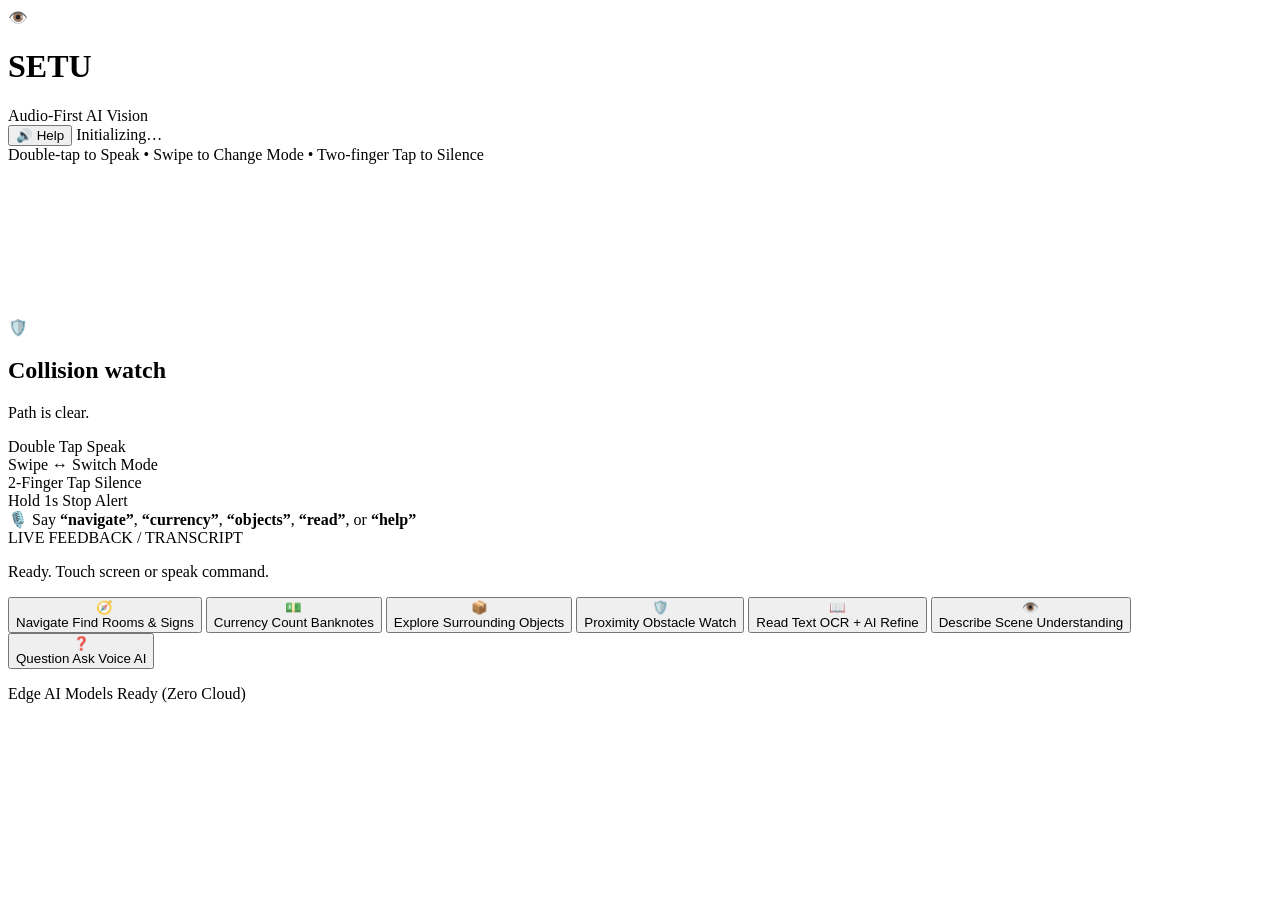
==== commit 11eb7a9d: "Merge origin/main: integrate blind-accessible UI, proximity collision radar, and OCR navigation with" ====
--- a/client/index.html
+++ b/client/index.html
@@ -2,55 +2,163 @@
 <html lang="en">
 <head>
   <meta charset="utf-8" />
-  <meta name="viewport" content="width=device-width, initial-scale=1, viewport-fit=cover" />
-  <title>SETU</title>
+  <meta name="viewport" content="width=device-width, initial-scale=1, viewport-fit=cover, user-scalable=no" />
+  <title>SETU — Accessible Vision & Audio Companion for the Blind</title>
   <link rel="manifest" href="/static/manifest.json" />
+  <link rel="preconnect" href="https://fonts.googleapis.com">
+  <link rel="preconnect" href="https://fonts.gstatic.com" crossorigin>
+  <link href="https://fonts.googleapis.com/css2?family=Outfit:wght@400;500;600;700;800&family=Plus+Jakarta+Sans:wght@400;500;600;700;800&display=swap" rel="stylesheet">
   <link rel="stylesheet" href="/static/style.css" />
 </head>
 <body>
-  <!-- Voice-first UI: no mode buttons. Default/idle state is "nothing
-       running" — every mode, including proximity detection, is a
-       one-shot scan invoked by a bare command word ("currency",
-       "describe", "read", "question", "detect") and returns to idle
-       when done. Screen shows what's happening for sighted judges. -->
+  <!-- Ambient background lighting -->
+  <div class="ambient-bg-glow" aria-hidden="true"></div>
 
-  <header class="topbar">
-    <h1>SETU</h1>
-    <span id="listen-badge" class="badge" aria-live="polite">Initializing…</span>
-  </header>
+  <div class="app-container" id="app-root">
+    <!-- Top Navigation & Accessibility Status Header -->
+    <header class="topbar" role="banner">
+      <div class="brand" aria-label="SETU App">
+        <div class="brand-icon" aria-hidden="true">👁️</div>
+        <div class="brand-text">
+          <h1>SETU</h1>
+          <span class="brand-sub">Audio-First AI Vision</span>
+        </div>
+      </div>
+      <div class="header-controls">
+        <button id="btn-help-voice" class="icon-chip-btn" type="button" aria-label="Voice help and audio instructions" title="Voice Help (H)">
+          <span aria-hidden="true">🔊</span> Help
+        </button>
+        <span id="listen-badge" class="badge" aria-live="polite" aria-label="Microphone Status">
+          <span class="pulse-dot" aria-hidden="true"></span>
+          <span class="badge-text">Initializing…</span>
+        </span>
+      </div>
+    </header>
 
-  <main>
-    <video id="camera" playsinline autoplay muted></video>
-
-    <!-- Central status pane — swaps between "idle" and "current mode
-         running" states, always human-readable. -->
-    <div id="mode-card" class="mode-card" role="status" aria-live="polite">
-      <div id="mode-icon" class="mode-icon">🎙️</div>
-      <div id="mode-label" class="mode-label">Ready</div>
-      <div id="mode-detail" class="mode-detail">Say a command, or tap one below.</div>
+    <!-- Accessible Gesture Touch Zone for Blind Users -->
+    <div id="gesture-touch-zone" class="gesture-touch-zone" aria-hidden="true" title="Touch & Gesture Canvas">
+      <span class="gesture-hint">Double-tap to Speak • Swipe to Change Mode • Two-finger Tap to Silence</span>
     </div>
 
-    <!-- Command hint line — reminds the user what to say. Each command
-         word is also a real, tappable button wired to the exact same
-         dispatch path voice uses (see app.js _bindCommandButtons), so a
-         sighted user or someone in a loud room can invoke a mode with a
-         tap instead of speaking. -->
-    <p id="wake-hint" class="wake-hint">
-      Say or tap
-      <button type="button" class="cmd-word" data-cmd="currency">“currency”</button>,
-      <button type="button" class="cmd-word" data-cmd="describe">“describe”</button>,
-      <button type="button" class="cmd-word" data-cmd="read">“read”</button>,
-      <button type="button" class="cmd-word" data-cmd="question">“question”</button>, or
-      <button type="button" class="cmd-word" data-cmd="detect">“detect”</button>.
-    </p>
+    <main class="main-content" role="main">
+      <!-- Camera Viewfinder with HUD overlay -->
+      <section class="camera-card" aria-label="Live Camera Viewfinder">
+        <div class="video-wrapper">
+          <video id="camera" playsinline autoplay muted aria-label="Live camera video stream"></video>
+          <div class="hud-frame" aria-hidden="true">
+            <span class="corner tl"></span>
+            <span class="corner tr"></span>
+            <span class="corner bl"></span>
+            <span class="corner br"></span>
+            <div class="scanner-laser"></div>
+          </div>
+        </div>
+      </section>
 
-    <!-- Live transcription of the latest utterance heard from the browser's
-         speech recogniser. Purely diagnostic for sighted use. -->
-    <p id="transcript" role="status" aria-live="assertive"></p>
+      <!-- Central Reactive Mode HUD Card (Tap to announce status) -->
+      <section id="mode-card" class="mode-card" role="region" aria-live="assertive" aria-atomic="true" data-state="clear" tabindex="0" aria-label="Current Mode and Safety Status">
+        <div class="card-glass-glow" aria-hidden="true"></div>
+        <div class="mode-card-inner">
+          <div id="mode-icon" class="mode-icon" aria-hidden="true">🛡️</div>
+          <div class="mode-text-wrap">
+            <h2 id="mode-label" class="mode-label">Collision watch</h2>
+            <p id="mode-detail" class="mode-detail">Path is clear.</p>
+          </div>
+        </div>
+      </section>
 
-    <!-- Small footer: tier2 (Gemma) reachability status. -->
-    <p id="footer-status" class="footer-status">Waiting for camera.</p>
-  </main>
+      <!-- Accessible Gestures Quick Bar -->
+      <div class="gesture-guide-bar" role="note" aria-label="Touch Gesture Guide">
+        <div class="guide-item"><span class="guide-key">Double Tap</span> Speak</div>
+        <div class="guide-item"><span class="guide-key">Swipe ↔</span> Switch Mode</div>
+        <div class="guide-item"><span class="guide-key">2-Finger Tap</span> Silence</div>
+        <div class="guide-item"><span class="guide-key">Hold 1s</span> Stop Alert</div>
+      </div>
+
+      <!-- Wake & Voice Command Helper Hint -->
+      <div id="wake-hint" class="wake-hint" role="status">
+        <span class="mic-glyph" aria-hidden="true">🎙️</span>
+        <span class="hint-text">Say <b>“navigate”</b>, <b>“currency”</b>, <b>“objects”</b>, <b>“read”</b>, or <b>“help”</b></span>
+      </div>
+
+      <!-- Live Speech & AI Transcript Display Bar -->
+      <section class="transcript-wrapper" aria-label="Speech and AI Feedback">
+        <div class="transcript-header">
+          <span class="transcript-label">LIVE FEEDBACK / TRANSCRIPT</span>
+        </div>
+        <p id="transcript" role="status" aria-live="assertive">Ready. Touch screen or speak command.</p>
+      </section>
+
+      <!-- High-Contrast Accessible Mode Trigger Tiles -->
+      <section class="actions-section" aria-label="Quick Mode Triggers">
+        <div class="actions-grid" role="group" aria-label="Modes">
+          <button class="action-btn btn-navigate" id="btn-navigate" data-cmd="navigate" type="button" aria-label="Navigate Mode: Find Rooms and Signboards">
+            <span class="btn-icon" aria-hidden="true">🧭</span>
+            <div class="btn-text-wrap">
+              <span class="btn-title">Navigate</span>
+              <span class="btn-sub">Find Rooms & Signs</span>
+            </div>
+          </button>
+
+          <button class="action-btn btn-currency" id="btn-currency" data-cmd="currency" type="button" aria-label="Currency Mode: Count Indian Banknotes">
+            <span class="btn-icon" aria-hidden="true">💵</span>
+            <div class="btn-text-wrap">
+              <span class="btn-title">Currency</span>
+              <span class="btn-sub">Count Banknotes</span>
+            </div>
+          </button>
+
+          <button class="action-btn btn-objects" id="btn-objects" data-cmd="objects" type="button" aria-label="Explore Mode: Detect Surrounding Objects with Directions">
+            <span class="btn-icon" aria-hidden="true">📦</span>
+            <div class="btn-text-wrap">
+              <span class="btn-title">Explore</span>
+              <span class="btn-sub">Surrounding Objects</span>
+            </div>
+          </button>
+
+          <button class="action-btn btn-proximity" id="btn-proximity" data-cmd="proximity" type="button" aria-label="Proximity Mode: Continuous Obstacle Collision Watch">
+            <span class="btn-icon" aria-hidden="true">🛡️</span>
+            <div class="btn-text-wrap">
+              <span class="btn-title">Proximity</span>
+              <span class="btn-sub">Obstacle Watch</span>
+            </div>
+          </button>
+
+          <button class="action-btn btn-read" id="btn-read" data-cmd="read" type="button" aria-label="Read Text Mode: High Accuracy OCR and AI Text Refinement">
+            <span class="btn-icon" aria-hidden="true">📖</span>
+            <div class="btn-text-wrap">
+              <span class="btn-title">Read Text</span>
+              <span class="btn-sub">OCR + AI Refine</span>
+            </div>
+          </button>
+
+          <button class="action-btn btn-describe" id="btn-describe" data-cmd="describe" type="button" aria-label="Describe Mode: Full Scene Visual Understanding">
+            <span class="btn-icon" aria-hidden="true">👁️</span>
+            <div class="btn-text-wrap">
+              <span class="btn-title">Describe</span>
+              <span class="btn-sub">Scene Understanding</span>
+            </div>
+          </button>
+
+          <button class="action-btn btn-question" id="btn-question" data-cmd="question" type="button" aria-label="Question Mode: Ask Any Question with Voice AI">
+            <span class="btn-icon" aria-hidden="true">❓</span>
+            <div class="btn-text-wrap">
+              <span class="btn-title">Question</span>
+              <span class="btn-sub">Ask Voice AI</span>
+            </div>
+          </button>
+        </div>
+      </section>
+
+      <!-- System Diagnostic & Offline Edge AI Footer -->
+      <footer class="footer" role="contentinfo">
+        <div class="system-chip">
+          <span class="edge-dot" aria-hidden="true"></span>
+          <p id="footer-status" class="footer-status">Edge AI Models Ready (Zero Cloud)</p>
+        </div>
+      </footer>
+    </main>
+  </div>
 
   <script type="module" src="/static/app.js"></script>
 </body>
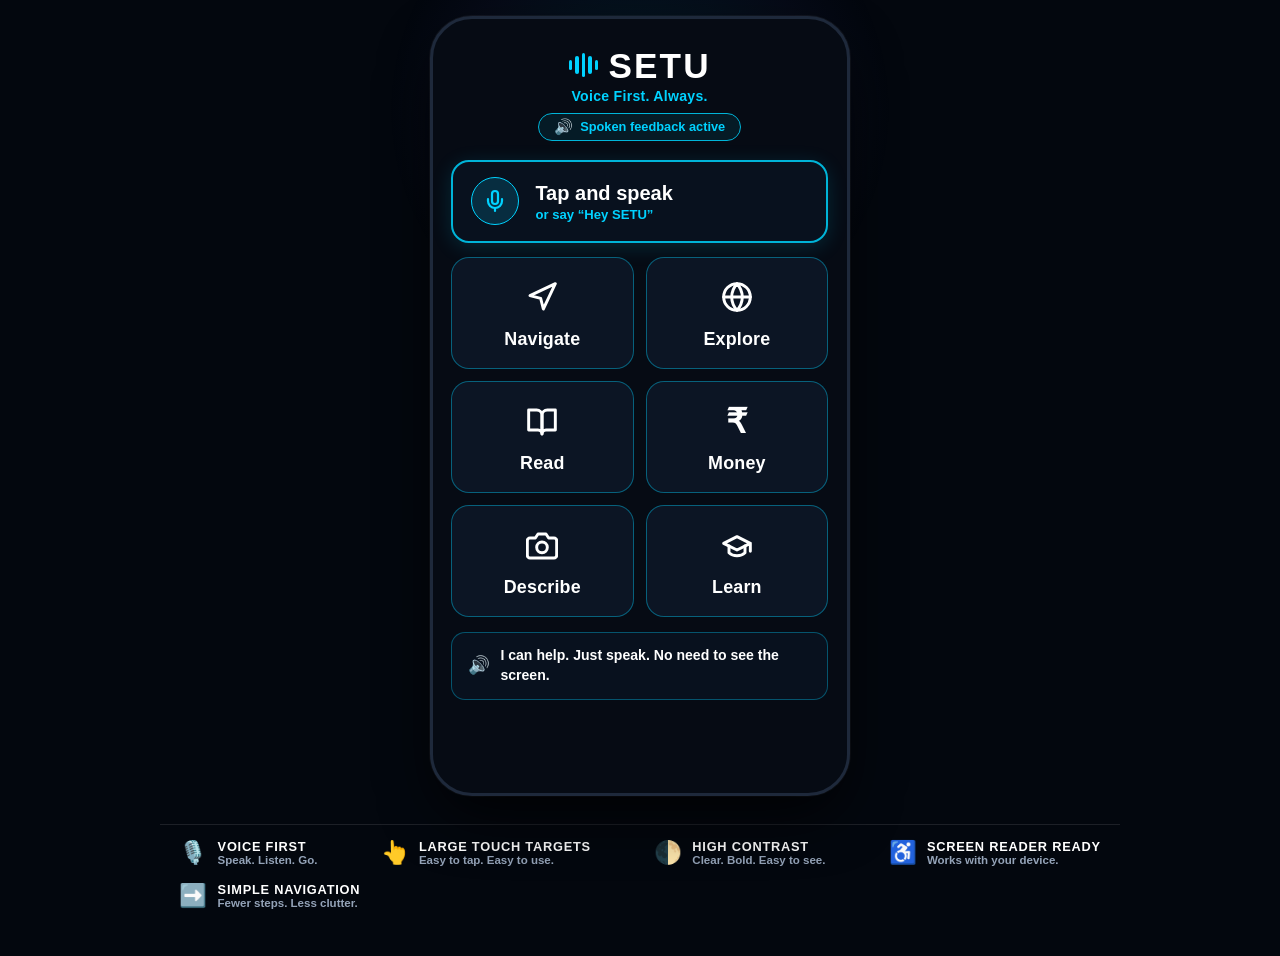
==== commit 539e0e71: "Merge remote-tracking branch 'origin/main' into main" ====
--- a/client/index.html
+++ b/client/index.html
@@ -3,162 +3,1140 @@
 <head>
   <meta charset="utf-8" />
   <meta name="viewport" content="width=device-width, initial-scale=1, viewport-fit=cover, user-scalable=no" />
-  <title>SETU — Accessible Vision & Audio Companion for the Blind</title>
+  <title>SETU — Voice First. Always.</title>
   <link rel="manifest" href="/static/manifest.json" />
   <link rel="preconnect" href="https://fonts.googleapis.com">
   <link rel="preconnect" href="https://fonts.gstatic.com" crossorigin>
-  <link href="https://fonts.googleapis.com/css2?family=Outfit:wght@400;500;600;700;800&family=Plus+Jakarta+Sans:wght@400;500;600;700;800&display=swap" rel="stylesheet">
+  <link href="https://fonts.googleapis.com/css2?family=Plus+Jakarta+Sans:wght@400;500;600;700;800&family=Outfit:wght@500;600;700;800;900&display=swap" rel="stylesheet">
   <link rel="stylesheet" href="/static/style.css" />
+  
+  <style>
+/* ==========================================================================
+   SETU — Pixel-Perfect Accessible Multi-Screen Design System
+   Matches the Official SETU Mobile UI Blueprint:
+     - Screen 1: Home (Main Hub)
+     - Screen 2: Navigation (Target & Obstacle Alerts)
+     - Screen 3: Read Text (OCR + LLM Refinement)
+     - Screen 4: SETU Learn (Audio Tutor & Quiz)
+   ========================================================================== */
+
+:root {
+  --bg-app: #060b14;
+  --bg-card: #0c1524;
+  --bg-card-elevated: #111d31;
+  --bg-white-card: #ffffff;
+  
+  --text-white: #ffffff;
+  --text-dim: #94a3b8;
+  --text-dark: #0f172a;
+  
+  --cyan-primary: #00d2ff;
+  --cyan-glow: rgba(0, 210, 255, 0.35);
+  --cyan-border: #00b4d8;
+  --yellow-hazard: #ffd60a;
+  --yellow-bg: #1c1803;
+  --yellow-border: #f59e0b;
+  --red-danger: #ef4444;
+  --green-success: #10b981;
+  
+  --radius-xl: 24px;
+  --radius-lg: 18px;
+  --radius-md: 14px;
+  --radius-sm: 10px;
+  --border-cyan: 1.8px solid rgba(0, 210, 255, 0.45);
+  
+  --font-main: 'Plus Jakarta Sans', -apple-system, sans-serif;
+  --font-brand: 'Outfit', -apple-system, sans-serif;
+}
+
+* {
+  box-sizing: border-box;
+  margin: 0;
+  padding: 0;
+  -webkit-tap-highlight-color: transparent;
+}
+
+body {
+  background-color: #03070e;
+  color: var(--text-white);
+  font-family: var(--font-main);
+  min-height: 100vh;
+  min-height: 100dvh;
+  display: flex;
+  flex-direction: column;
+  align-items: center;
+  justify-content: flex-start;
+  padding: 1rem 0.5rem 2rem;
+  overflow-x: hidden;
+  position: relative;
+}
+
+.ambient-glow {
+  position: fixed;
+  top: -10%;
+  left: 50%;
+  transform: translateX(-50%);
+  width: 600px;
+  height: 400px;
+  background: radial-gradient(circle, rgba(0, 210, 255, 0.09) 0%, rgba(99, 102, 241, 0.04) 50%, transparent 70%);
+  pointer-events: none;
+  z-index: 0;
+}
+
+.app-viewport {
+  width: 100%;
+  max-width: 420px;
+  min-height: 780px;
+  background-color: var(--bg-app);
+  border: 3.5px solid #1e293b;
+  border-radius: 42px;
+  padding: 1.5rem 1.15rem 1.4rem;
+  box-shadow: 0 25px 60px -12px rgba(0, 0, 0, 0.9), 0 0 0 1px rgba(255, 255, 255, 0.05);
+  position: relative;
+  overflow: hidden;
+  z-index: 1;
+  display: flex;
+  flex-direction: column;
+}
+
+.screen {
+  display: none;
+  flex-direction: column;
+  gap: 0.9rem;
+  width: 100%;
+  animation: fadeIn 0.25s ease forwards;
+}
+
+.screen.active {
+  display: flex !important;
+}
+
+@keyframes fadeIn {
+  from { opacity: 0; transform: scale(0.985); }
+  to   { opacity: 1; transform: scale(1); }
+}
+
+.hub-header {
+  display: flex;
+  flex-direction: column;
+  align-items: center;
+  text-align: center;
+  gap: 0.3rem;
+  margin-top: 0.3rem;
+  margin-bottom: 0.3rem;
+}
+
+.brand-block {
+  display: flex;
+  align-items: center;
+  justify-content: center;
+  gap: 0.65rem;
+}
+
+.soundwave-logo {
+  display: inline-flex;
+  align-items: center;
+  gap: 3px;
+  height: 24px;
+}
+
+.soundwave-logo span {
+  width: 3.5px;
+  background: var(--cyan-primary);
+  border-radius: 99px;
+  animation: soundwave 1.2s ease-in-out infinite alternate;
+}
+.soundwave-logo span:nth-child(1) { height: 10px; animation-delay: 0.1s; }
+.soundwave-logo span:nth-child(2) { height: 18px; animation-delay: 0.3s; }
+.soundwave-logo span:nth-child(3) { height: 24px; animation-delay: 0.5s; }
+.soundwave-logo span:nth-child(4) { height: 18px; animation-delay: 0.2s; }
+.soundwave-logo span:nth-child(5) { height: 10px; animation-delay: 0.4s; }
+
+@keyframes soundwave {
+  0% { transform: scaleY(0.4); }
+  100% { transform: scaleY(1.1); }
+}
+
+.brand-title {
+  font-family: var(--font-brand);
+  font-size: 2.2rem;
+  font-weight: 900;
+  letter-spacing: 0.06em;
+  color: #ffffff;
+  line-height: 1;
+}
+
+.brand-tagline {
+  font-size: 0.88rem;
+  font-weight: 600;
+  color: var(--cyan-primary);
+  letter-spacing: 0.02em;
+}
+
+.status-pill {
+  display: inline-flex;
+  align-items: center;
+  gap: 0.45rem;
+  background: rgba(0, 210, 255, 0.08);
+  border: 1.5px solid var(--cyan-border);
+  color: var(--cyan-primary);
+  font-size: 0.8rem;
+  font-weight: 700;
+  padding: 0.35rem 0.95rem;
+  border-radius: 999px;
+  margin-top: 0.25rem;
+}
+
+.speaker-icon {
+  font-size: 0.95rem;
+  line-height: 1;
+}
+
+.hero-speak-btn {
+  display: flex;
+  align-items: center;
+  gap: 1rem;
+  background: #08111e;
+  border: 2px solid var(--cyan-border);
+  border-radius: var(--radius-lg);
+  padding: 0.95rem 1.15rem;
+  cursor: pointer;
+  box-shadow: 0 4px 20px rgba(0, 210, 255, 0.15);
+  transition: all 0.2s ease;
+  user-select: none;
+}
+
+.hero-speak-btn:hover {
+  background: #0d1a2d;
+  box-shadow: 0 0 25px rgba(0, 210, 255, 0.35);
+  transform: translateY(-2px);
+}
+
+.hero-speak-btn:active {
+  transform: scale(0.97);
+}
+
+.hero-mic-circle {
+  width: 48px;
+  height: 48px;
+  border-radius: 50%;
+  background: rgba(0, 210, 255, 0.15);
+  border: 1.8px solid var(--cyan-primary);
+  display: flex;
+  align-items: center;
+  justify-content: center;
+  color: var(--cyan-primary);
+  flex-shrink: 0;
+}
+
+.mic-svg {
+  width: 24px;
+  height: 24px;
+}
+
+.hero-btn-text {
+  display: flex;
+  flex-direction: column;
+  text-align: left;
+}
+
+.hero-btn-main {
+  font-family: var(--font-brand);
+  font-size: 1.25rem;
+  font-weight: 800;
+  color: #ffffff;
+  line-height: 1.2;
+}
+
+.hero-btn-sub {
+  font-size: 0.82rem;
+  font-weight: 600;
+  color: var(--cyan-primary);
+  margin-top: 0.15rem;
+}
+
+.hub-grid {
+  display: grid;
+  grid-template-columns: repeat(2, 1fr);
+  gap: 0.75rem;
+}
+
+.hub-tile {
+  display: flex;
+  flex-direction: column;
+  align-items: center;
+  justify-content: center;
+  gap: 0.65rem;
+  background: var(--bg-card);
+  border: 1.8px solid rgba(0, 210, 255, 0.4);
+  border-radius: var(--radius-lg);
+  padding: 1.15rem 0.75rem;
+  cursor: pointer;
+  transition: all 0.2s ease;
+  user-select: none;
+  min-height: 96px;
+}
+
+.hub-tile:hover {
+  background: var(--bg-card-elevated);
+  border-color: var(--cyan-primary);
+  box-shadow: 0 0 20px rgba(0, 210, 255, 0.28);
+  transform: translateY(-2px);
+}
+
+.hub-tile:active {
+  transform: scale(0.96);
+}
+
+.tile-icon-wrap {
+  width: 42px;
+  height: 42px;
+  display: flex;
+  align-items: center;
+  justify-content: center;
+  color: #ffffff;
+}
+
+.tile-svg {
+  width: 32px;
+  height: 32px;
+}
+
+.currency-symbol {
+  font-family: var(--font-brand);
+  font-size: 2.1rem;
+  font-weight: 800;
+  color: #ffffff;
+  line-height: 1;
+}
+
+.tile-label {
+  font-family: var(--font-brand);
+  font-size: 1.12rem;
+  font-weight: 800;
+  color: #ffffff;
+  letter-spacing: 0.01em;
+}
+
+.bottom-speech-card {
+  display: flex;
+  align-items: center;
+  gap: 0.65rem;
+  background: #08111e;
+  border: 1.5px solid rgba(0, 210, 255, 0.35);
+  border-radius: var(--radius-md);
+  padding: 0.85rem 1rem;
+  margin-top: auto;
+}
+
+.bottom-speech-card .speaker-icon {
+  color: var(--cyan-primary);
+  font-size: 1.1rem;
+  flex-shrink: 0;
+}
+
+.speech-text {
+  font-size: 0.88rem;
+  font-weight: 600;
+  color: #ffffff;
+  line-height: 1.4;
+}
+
+.sub-header {
+  display: flex;
+  align-items: center;
+  justify-content: space-between;
+  gap: 0.5rem;
+  padding: 0.2rem 0;
+}
+
+.back-btn {
+  background: transparent;
+  border: none;
+  color: #ffffff;
+  cursor: pointer;
+  padding: 0.3rem 0.5rem 0.3rem 0;
+  display: flex;
+  align-items: center;
+  justify-content: center;
+  font-size: 1.5rem;
+}
+
+.back-svg {
+  width: 26px;
+  height: 26px;
+}
+
+.sub-title {
+  font-family: var(--font-brand);
+  font-size: 1.35rem;
+  font-weight: 800;
+  color: #ffffff;
+  flex: 1;
+  text-align: left;
+}
+
+.sub-header .status-pill {
+  font-size: 0.72rem;
+  padding: 0.3rem 0.75rem;
+}
+
+.sub-action-row {
+  display: grid;
+  grid-template-columns: repeat(3, 1fr);
+  gap: 0.65rem;
+  width: 100%;
+}
+
+.action-card-btn {
+  display: flex;
+  align-items: center;
+  justify-content: center;
+  gap: 0.45rem;
+  border-radius: var(--radius-md);
+  padding: 0.85rem 0.4rem;
+  font-family: var(--font-brand);
+  font-size: 0.98rem;
+  font-weight: 800;
+  cursor: pointer;
+  transition: all 0.18s ease;
+  user-select: none;
+  min-height: 54px;
+}
+
+.action-card-btn:active {
+  transform: scale(0.96);
+}
+
+.btn-stop-danger {
+  background: #dc2626;
+  border: 2px solid #ef4444;
+  color: #ffffff;
+}
+
+.btn-cyan-fill {
+  background: #00b4d8;
+  border: 2px solid var(--cyan-primary);
+  color: #03070e;
+}
+
+.btn-outline {
+  background: var(--bg-card);
+  border: 1.8px solid rgba(0, 210, 255, 0.45);
+  color: #ffffff;
+}
+
+.btn-outline:hover {
+  border-color: var(--cyan-primary);
+  background: var(--bg-card-elevated);
+}
+
+.btn-bullet {
+  font-size: 0.8rem;
+}
+
+.btn-icon-svg {
+  font-size: 1rem;
+}
+
+.hazard-alert-card {
+  display: flex;
+  align-items: center;
+  gap: 1.1rem;
+  background: var(--yellow-bg);
+  border: 2.5px solid var(--yellow-border);
+  border-radius: var(--radius-lg);
+  padding: 1.15rem 1.25rem;
+  box-shadow: 0 0 25px rgba(245, 158, 11, 0.25);
+  animation: pulseHazard 1.5s infinite alternate;
+}
+
+@keyframes pulseHazard {
+  0% { box-shadow: 0 0 15px rgba(245, 158, 11, 0.2); }
+  100% { box-shadow: 0 0 32px rgba(245, 158, 11, 0.45); }
+}
+
+.hazard-triangle {
+  font-size: 2.8rem;
+  line-height: 1;
+}
+
+.hazard-text-wrap {
+  display: flex;
+  flex-direction: column;
+}
+
+.hazard-title {
+  font-family: var(--font-brand);
+  font-size: 1.8rem;
+  font-weight: 900;
+  color: #ffffff;
+  line-height: 1.1;
+}
+
+.hazard-action {
+  font-family: var(--font-brand);
+  font-size: 1.45rem;
+  font-weight: 800;
+  color: var(--yellow-hazard);
+  margin-top: 0.2rem;
+}
+
+.nav-target-card {
+  background: var(--bg-card);
+  border: 1.8px solid rgba(0, 210, 255, 0.4);
+  border-radius: var(--radius-lg);
+  padding: 1.1rem 1.2rem;
+  display: flex;
+  flex-direction: column;
+  gap: 0.35rem;
+}
+
+.target-head {
+  font-size: 0.88rem;
+  font-weight: 600;
+  color: var(--text-dim);
+}
+
+.target-name-row {
+  display: flex;
+  align-items: baseline;
+  gap: 0.65rem;
+}
+
+.target-room {
+  font-family: var(--font-brand);
+  font-size: 2.3rem;
+  font-weight: 900;
+  color: #ffffff;
+  line-height: 1;
+}
+
+.target-desc {
+  font-family: var(--font-brand);
+  font-size: 1.15rem;
+  font-weight: 700;
+  color: #ffffff;
+}
+
+.target-speech-bar {
+  display: flex;
+  align-items: center;
+  gap: 0.55rem;
+  color: var(--text-white);
+  font-size: 0.92rem;
+  font-weight: 600;
+  margin-top: 0.4rem;
+  padding-top: 0.45rem;
+  border-top: 1px solid rgba(255, 255, 255, 0.08);
+}
+
+.target-speech-bar .speaker-icon {
+  color: var(--cyan-primary);
+}
+
+.camera-preview-card {
+  width: 100%;
+  aspect-ratio: 16 / 9;
+  border-radius: var(--radius-lg);
+  background: #000;
+  border: 2px solid rgba(0, 210, 255, 0.45);
+  position: relative;
+  overflow: hidden;
+}
+
+.camera-preview-card video {
+  width: 100%;
+  height: 100%;
+  object-fit: cover;
+  transform: scaleX(-1);
+  -webkit-transform: scaleX(-1);
+}
+
+.camera-reticle {
+  position: absolute;
+  inset: 12px;
+  border: 1.5px dashed rgba(0, 210, 255, 0.6);
+  border-radius: 8px;
+  pointer-events: none;
+}
+
+.extracted-text-card {
+  background: var(--bg-white-card);
+  color: var(--text-dark);
+  border-radius: var(--radius-lg);
+  padding: 1.1rem 1.2rem;
+  box-shadow: 0 8px 30px rgba(0, 0, 0, 0.5);
+  display: flex;
+  flex-direction: column;
+  gap: 0.45rem;
+}
+
+.extracted-header {
+  display: flex;
+  align-items: center;
+  gap: 0.45rem;
+  color: var(--text-dark);
+  font-size: 0.88rem;
+  font-weight: 700;
+}
+
+.extracted-badge {
+  font-weight: 800;
+}
+
+.extracted-body {
+  display: flex;
+  flex-direction: column;
+  gap: 0.2rem;
+}
+
+.ext-line {
+  font-size: 1.15rem;
+  color: #1e293b;
+  line-height: 1.3;
+}
+
+.ext-line.bold {
+  font-family: var(--font-brand);
+  font-size: 1.32rem;
+  font-weight: 800;
+  color: #0f172a;
+}
+
+.section-title-card {
+  background: var(--bg-card);
+  border: 1.8px solid rgba(0, 210, 255, 0.4);
+  border-radius: var(--radius-lg);
+  padding: 1.1rem 1.25rem;
+}
+
+.section-badge {
+  font-size: 0.88rem;
+  font-weight: 700;
+  color: var(--cyan-primary);
+  margin-bottom: 0.2rem;
+}
+
+.section-name-row {
+  display: flex;
+  align-items: center;
+  justify-content: space-between;
+}
+
+.section-name {
+  font-family: var(--font-brand);
+  font-size: 1.85rem;
+  font-weight: 900;
+  color: #ffffff;
+}
+
+.speaker-trigger-btn {
+  background: transparent;
+  border: none;
+  color: var(--cyan-primary);
+  font-size: 1.4rem;
+  cursor: pointer;
+  display: flex;
+  align-items: center;
+}
+
+.learn-actions-grid {
+  display: grid;
+  grid-template-columns: repeat(2, 1fr);
+  gap: 0.75rem;
+}
+
+.learn-tile {
+  display: flex;
+  flex-direction: column;
+  align-items: center;
+  justify-content: center;
+  gap: 0.5rem;
+  background: var(--bg-white-card);
+  color: var(--text-dark);
+  border: none;
+  border-radius: var(--radius-lg);
+  padding: 1.1rem 0.75rem;
+  cursor: pointer;
+  transition: all 0.18s ease;
+  user-select: none;
+  min-height: 94px;
+}
+
+.learn-tile:hover {
+  transform: translateY(-2px);
+  box-shadow: 0 8px 24px rgba(255, 255, 255, 0.2);
+}
+
+.learn-tile:active {
+  transform: scale(0.96);
+}
+
+.learn-tile-icon {
+  font-size: 1.8rem;
+  line-height: 1;
+}
+
+.learn-tile-label {
+  font-family: var(--font-brand);
+  font-size: 1.05rem;
+  font-weight: 800;
+  color: #0f172a;
+}
+
+.setu-dialogue-card {
+  background: #08111e;
+  border: 1.8px solid var(--cyan-border);
+  border-radius: var(--radius-lg);
+  padding: 1.1rem 1.25rem;
+  display: flex;
+  flex-direction: column;
+  gap: 0.4rem;
+}
+
+.dialogue-header {
+  display: flex;
+  align-items: center;
+  justify-content: space-between;
+}
+
+.dialogue-badge {
+  font-family: var(--font-brand);
+  font-size: 0.95rem;
+  font-weight: 800;
+  color: var(--cyan-primary);
+}
+
+.dialogue-text {
+  font-size: 0.95rem;
+  font-weight: 600;
+  color: #ffffff;
+  line-height: 1.45;
+}
+
+.accessibility-legend {
+  width: 100%;
+  max-width: 960px;
+  display: flex;
+  justify-content: space-between;
+  align-items: center;
+  gap: 1rem;
+  margin-top: 1.75rem;
+  padding: 0.9rem 1.2rem;
+  border-top: 1px solid rgba(255, 255, 255, 0.1);
+  flex-wrap: wrap;
+}
+
+.legend-item {
+  display: flex;
+  align-items: center;
+  gap: 0.65rem;
+}
+
+.legend-icon {
+  font-size: 1.4rem;
+  line-height: 1;
+}
+
+.legend-text {
+  display: flex;
+  flex-direction: column;
+}
+
+.legend-text strong {
+  font-family: var(--font-brand);
+  font-size: 0.8rem;
+  font-weight: 800;
+  letter-spacing: 0.06em;
+  color: #ffffff;
+}
+
+.legend-text span {
+  font-size: 0.72rem;
+  font-weight: 600;
+  color: var(--text-dim);
+}
+
+@media (max-width: 440px) {
+  body {
+    padding: 0;
+  }
+  .app-viewport {
+    max-width: 100vw;
+    min-height: 100vh;
+    min-height: 100dvh;
+    border-radius: 0;
+    border: none;
+    padding: 1.2rem 1rem;
+  }
+  .accessibility-legend {
+    display: none;
+  }
+}
+  </style>
 </head>
 <body>
-  <!-- Ambient background lighting -->
-  <div class="ambient-bg-glow" aria-hidden="true"></div>
-
-  <div class="app-container" id="app-root">
-    <!-- Top Navigation & Accessibility Status Header -->
-    <header class="topbar" role="banner">
-      <div class="brand" aria-label="SETU App">
-        <div class="brand-icon" aria-hidden="true">👁️</div>
-        <div class="brand-text">
-          <h1>SETU</h1>
-          <span class="brand-sub">Audio-First AI Vision</span>
-        </div>
+  <!-- Ambient background glow -->
+  <div class="ambient-glow" aria-hidden="true"></div>
+
+  <div class="app-viewport" id="app-viewport">
+    
+    <!-- ====================================================================
+         SCREEN 1: HOME (MAIN HUB)
+         ==================================================================== -->
+    <div class="screen active" id="screen-home" role="region" aria-label="SETU Home Screen">
+      <!-- Screen 1 Header -->
+      <header class="hub-header">
+        <div class="brand-block">
+          <div class="soundwave-logo" aria-hidden="true">
+            <span></span><span></span><span></span><span></span><span></span>
+          </div>
+          <h1 class="brand-title">SETU</h1>
+        </div>
+        <p class="brand-tagline">Voice First. Always.</p>
+        <div class="status-pill active" id="home-spoken-pill" role="status" aria-live="polite">
+          <span class="speaker-icon" aria-hidden="true">🔊</span>
+          <span class="pill-text" id="home-pill-text">Spoken feedback active</span>
+        </div>
+      </header>
+
+      <!-- Screen 1 Hero Tap-and-Speak Button -->
+      <button class="hero-speak-btn" id="btn-hero-speak" type="button" aria-label="Tap and speak or say Hey SETU">
+        <div class="hero-mic-circle" aria-hidden="true">
+          <svg class="mic-svg" viewBox="0 0 24 24" fill="none" stroke="currentColor" stroke-width="2.2" stroke-linecap="round" stroke-linejoin="round">
+            <path d="M12 2a3 3 0 0 0-3 3v7a3 3 0 0 0 6 0V5a3 3 0 0 0-3-3Z"></path>
+            <path d="M19 10v2a7 7 0 0 1-14 0v-2"></path>
+            <line x1="12" x2="12" y1="19" y2="22"></line>
+          </svg>
+        </div>
+        <div class="hero-btn-text">
+          <span class="hero-btn-main">Tap and speak</span>
+          <span class="hero-btn-sub">or say “Hey SETU”</span>
+        </div>
+      </button>
+
+      <!-- Screen 1 Main 6-Tile Navigation Grid -->
+      <nav class="hub-grid" aria-label="Primary Features">
+        <button class="hub-tile" id="btn-goto-navigate" data-nav="navigate" type="button" aria-label="Navigate: Find rooms and signs with obstacle alerts">
+          <div class="tile-icon-wrap" aria-hidden="true">
+            <svg class="tile-svg" viewBox="0 0 24 24" fill="none" stroke="currentColor" stroke-width="2.2" stroke-linecap="round" stroke-linejoin="round">
+              <polygon points="3 11 22 2 13 21 11 13 3 11"></polygon>
+            </svg>
+          </div>
+          <span class="tile-label">Navigate</span>
+        </button>
+
+        <button class="hub-tile" id="btn-goto-explore" data-nav="explore" type="button" aria-label="Explore: Detect objects and surroundings">
+          <div class="tile-icon-wrap" aria-hidden="true">
+            <svg class="tile-svg" viewBox="0 0 24 24" fill="none" stroke="currentColor" stroke-width="2.2" stroke-linecap="round" stroke-linejoin="round">
+              <circle cx="12" cy="12" r="10"></circle>
+              <line x1="2" x2="22" y1="12" y2="12"></line>
+              <path d="M12 2a15.3 15.3 0 0 1 4 10 15.3 15.3 0 0 1-4 10 15.3 15.3 0 0 1-4-10 15.3 15.3 0 0 1 4-10z"></path>
+            </svg>
+          </div>
+          <span class="tile-label">Explore</span>
+        </button>
+
+        <button class="hub-tile" id="btn-goto-read" data-nav="read" type="button" aria-label="Read: OCR text and signboards">
+          <div class="tile-icon-wrap" aria-hidden="true">
+            <svg class="tile-svg" viewBox="0 0 24 24" fill="none" stroke="currentColor" stroke-width="2.2" stroke-linecap="round" stroke-linejoin="round">
+              <path d="M2 3h6a4 4 0 0 1 4 4v14a3 3 0 0 0-3-3H2z"></path>
+              <path d="M22 3h-6a4 4 0 0 0-4 4v14a3 3 0 0 1 3-3h7z"></path>
+            </svg>
+          </div>
+          <span class="tile-label">Read</span>
+        </button>
+
+        <button class="hub-tile" id="btn-goto-money" data-nav="money" type="button" aria-label="Money: Indian Currency Detection">
+          <div class="tile-icon-wrap" aria-hidden="true">
+            <span class="currency-symbol">₹</span>
+          </div>
+          <span class="tile-label">Money</span>
+        </button>
+
+        <button class="hub-tile" id="btn-goto-describe" data-nav="describe" type="button" aria-label="Describe: Scene Description with Local AI">
+          <div class="tile-icon-wrap" aria-hidden="true">
+            <svg class="tile-svg" viewBox="0 0 24 24" fill="none" stroke="currentColor" stroke-width="2.2" stroke-linecap="round" stroke-linejoin="round">
+              <path d="M23 19a2 2 0 0 1-2 2H3a2 2 0 0 1-2-2V8a2 2 0 0 1 2-2h4l2-3h6l2 3h4a2 2 0 0 1 2 2z"></path>
+              <circle cx="12" cy="13" r="4"></circle>
+            </svg>
+          </div>
+          <span class="tile-label">Describe</span>
+        </button>
+
+        <button class="hub-tile" id="btn-goto-learn" data-nav="learn" type="button" aria-label="Learn: Audio AI Study Companion">
+          <div class="tile-icon-wrap" aria-hidden="true">
+            <svg class="tile-svg" viewBox="0 0 24 24" fill="none" stroke="currentColor" stroke-width="2.2" stroke-linecap="round" stroke-linejoin="round">
+              <path d="M22 10v6M2 10l10-5 10 5-10 5z"></path>
+              <path d="M6 12v5c3 3 9 3 12 0v-5"></path>
+            </svg>
+          </div>
+          <span class="tile-label">Learn</span>
+        </button>
+      </nav>
+
+      <!-- Screen 1 Bottom Guidance Banner -->
+      <footer class="bottom-speech-card" role="status" aria-live="polite">
+        <span class="speaker-icon" aria-hidden="true">🔊</span>
+        <p class="speech-text" id="home-bottom-speech">I can help. Just speak. No need to see the screen.</p>
+      </footer>
+    </div>
+
+
+    <!-- ====================================================================
+         SCREEN 2: NAVIGATION (FIND ROOM / SIGNS + OBSTACLE RADAR)
+         ==================================================================== -->
+    <div class="screen" id="screen-navigate" role="region" aria-label="Navigation Screen">
+      <!-- Screen 2 Top Header -->
+      <header class="sub-header">
+        <button class="back-btn" data-back="home" type="button" aria-label="Back to Home Screen">
+          <svg class="back-svg" viewBox="0 0 24 24" fill="none" stroke="currentColor" stroke-width="3" stroke-linecap="round" stroke-linejoin="round">
+            <polyline points="15 18 9 12 15 6"></polyline>
+          </svg>
+        </button>
+        <h2 class="sub-title">Navigation</h2>
+        <div class="status-pill active">
+          <span class="speaker-icon" aria-hidden="true">🔊</span>
+          <span>Spoken guidance on</span>
+        </div>
+      </header>
+
+      <!-- Screen 2 High-Contrast Warning Card -->
+      <section class="hazard-alert-card" id="nav-hazard-card" role="alert" aria-live="assertive">
+        <div class="hazard-icon-wrap" aria-hidden="true">
+          <span class="hazard-triangle">⚠️</span>
+        </div>
+        <div class="hazard-text-wrap">
+          <h3 class="hazard-title" id="nav-hazard-title">Chair ahead</h3>
+          <p class="hazard-action" id="nav-hazard-action">Move left</p>
+        </div>
+      </section>
+
+      <!-- Screen 2 Destination & Proximity Details Card -->
+      <section class="nav-target-card" role="region" aria-label="Target Details">
+        <div class="target-head">Going to</div>
+        <div class="target-name-row">
+          <h3 class="target-room" id="nav-target-room">C-214</h3>
+          <span class="target-desc" id="nav-target-desc">Computer Lab</span>
+        </div>
+        <div class="target-speech-bar">
+          <span class="speaker-icon" aria-hidden="true">🔊</span>
+          <span class="target-speech-text" id="nav-target-speech">In 10 meters, chair on your path.</span>
+        </div>
+      </section>
+
+      <!-- Screen 2 Action Controls -->
+      <div class="sub-action-row" role="group" aria-label="Navigation Controls">
+        <button class="action-card-btn btn-stop-danger" id="btn-nav-stop" type="button" aria-label="Stop navigation">
+          <span class="btn-bullet" aria-hidden="true">🔴</span>
+          <span class="btn-card-label">Stop</span>
+        </button>
+        <button class="action-card-btn btn-outline" id="btn-nav-repeat" type="button" aria-label="Repeat last guidance">
+          <span class="btn-icon-svg" aria-hidden="true">🔄</span>
+          <span class="btn-card-label">Repeat</span>
+        </button>
+        <button class="action-card-btn btn-outline" id="btn-nav-speak" type="button" aria-label="Speak destination">
+          <span class="btn-icon-svg" aria-hidden="true">🎙️</span>
+          <span class="btn-card-label">Speak</span>
+        </button>
       </div>
-      <div class="header-controls">
-        <button id="btn-help-voice" class="icon-chip-btn" type="button" aria-label="Voice help and audio instructions" title="Voice Help (H)">
-          <span aria-hidden="true">🔊</span> Help
-        </button>
-        <span id="listen-badge" class="badge" aria-live="polite" aria-label="Microphone Status">
-          <span class="pulse-dot" aria-hidden="true"></span>
-          <span class="badge-text">Initializing…</span>
-        </span>
+
+      <!-- Screen 2 Bottom Guidance Banner -->
+      <footer class="bottom-speech-card" role="status">
+        <span class="speaker-icon" aria-hidden="true">🔊</span>
+        <p class="speech-text" id="nav-bottom-speech">Say “Stop” or “Repeat” any time.</p>
+      </footer>
+    </div>
+
+
+    <!-- ====================================================================
+         SCREEN 3: READ TEXT (OCR + LLM REFINEMENT)
+         ==================================================================== -->
+    <div class="screen" id="screen-read" role="region" aria-label="Read Text Screen">
+      <!-- Screen 3 Top Header -->
+      <header class="sub-header">
+        <button class="back-btn" data-back="home" type="button" aria-label="Back to Home Screen">
+          <svg class="back-svg" viewBox="0 0 24 24" fill="none" stroke="currentColor" stroke-width="3" stroke-linecap="round" stroke-linejoin="round">
+            <polyline points="15 18 9 12 15 6"></polyline>
+          </svg>
+        </button>
+        <h2 class="sub-title">Read Text</h2>
+        <div class="status-pill active">
+          <span class="speaker-icon" aria-hidden="true">🔊</span>
+          <span>Text read aloud</span>
+        </div>
+      </header>
+
+      <!-- Screen 3 Camera Viewfinder Frame -->
+      <div class="camera-preview-card" aria-label="Signboard Viewfinder">
+        <video id="camera" playsinline autoplay muted></video>
+        <div class="camera-reticle" aria-hidden="true">
+          <div class="reticle-box"></div>
+        </div>
       </div>
-    </header>
-
-    <!-- Accessible Gesture Touch Zone for Blind Users -->
-    <div id="gesture-touch-zone" class="gesture-touch-zone" aria-hidden="true" title="Touch & Gesture Canvas">
-      <span class="gesture-hint">Double-tap to Speak • Swipe to Change Mode • Two-finger Tap to Silence</span>
+
+      <!-- Screen 3 Extracted Text Card -->
+      <section class="extracted-text-card" role="region" aria-label="Recognized Text Content">
+        <div class="extracted-header">
+          <span class="speaker-icon" aria-hidden="true">🔊</span>
+          <span class="extracted-badge">Extracted text</span>
+        </div>
+        <div class="extracted-body" id="read-extracted-content" tabindex="0">
+          <p class="ext-line bold">Computer Science Department</p>
+          <p class="ext-line bold">Room C-214</p>
+          <p class="ext-line">Lab Timings: 9 AM – 5 PM</p>
+        </div>
+      </section>
+
+      <!-- Screen 3 Audio Player Controls -->
+      <div class="sub-action-row" role="group" aria-label="Audio Read Controls">
+        <button class="action-card-btn btn-cyan-fill" id="btn-read-aloud" type="button" aria-label="Read aloud">
+          <span class="btn-icon-svg" aria-hidden="true">🔊</span>
+          <span class="btn-card-label">Read Aloud</span>
+        </button>
+        <button class="action-card-btn btn-outline" id="btn-read-pause" type="button" aria-label="Pause audio">
+          <span class="btn-icon-svg" aria-hidden="true">⏸️</span>
+          <span class="btn-card-label">Pause</span>
+        </button>
+        <button class="action-card-btn btn-outline" id="btn-read-repeat" type="button" aria-label="Repeat audio">
+          <span class="btn-icon-svg" aria-hidden="true">🔄</span>
+          <span class="btn-card-label">Repeat</span>
+        </button>
+      </div>
+
+      <!-- Screen 3 Bottom Guidance Banner -->
+      <footer class="bottom-speech-card" role="status">
+        <span class="speaker-icon" aria-hidden="true">🔊</span>
+        <p class="speech-text" id="read-bottom-speech">Reading content aloud. Swipe for more options.</p>
+      </footer>
     </div>
 
-    <main class="main-content" role="main">
-      <!-- Camera Viewfinder with HUD overlay -->
-      <section class="camera-card" aria-label="Live Camera Viewfinder">
-        <div class="video-wrapper">
-          <video id="camera" playsinline autoplay muted aria-label="Live camera video stream"></video>
-          <div class="hud-frame" aria-hidden="true">
-            <span class="corner tl"></span>
-            <span class="corner tr"></span>
-            <span class="corner bl"></span>
-            <span class="corner br"></span>
-            <div class="scanner-laser"></div>
-          </div>
+
+    <!-- ====================================================================
+         SCREEN 4: SETU LEARN (AI AUDIO TUTOR & QUIZ)
+         ==================================================================== -->
+    <div class="screen" id="screen-learn" role="region" aria-label="SETU Learn Screen">
+      <!-- Screen 4 Top Header -->
+      <header class="sub-header">
+        <button class="back-btn" data-back="home" type="button" aria-label="Back to Home Screen">
+          <svg class="back-svg" viewBox="0 0 24 24" fill="none" stroke="currentColor" stroke-width="3" stroke-linecap="round" stroke-linejoin="round">
+            <polyline points="15 18 9 12 15 6"></polyline>
+          </svg>
+        </button>
+        <h2 class="sub-title">SETU Learn</h2>
+        <div class="status-pill active">
+          <span class="speaker-icon" aria-hidden="true">🔊</span>
+          <span>Spoken feedback active</span>
+        </div>
+      </header>
+
+      <!-- Screen 4 Current Section Card -->
+      <section class="section-title-card" role="region" aria-label="Current Subject">
+        <div class="section-badge">Current Section</div>
+        <div class="section-name-row">
+          <h3 class="section-name" id="learn-section-title">Virtual Memory</h3>
+          <button class="speaker-trigger-btn" id="btn-learn-speak-title" type="button" aria-label="Speak section title">
+            <span aria-hidden="true">🔊</span>
+          </button>
         </div>
       </section>
 
-      <!-- Central Reactive Mode HUD Card (Tap to announce status) -->
-      <section id="mode-card" class="mode-card" role="region" aria-live="assertive" aria-atomic="true" data-state="clear" tabindex="0" aria-label="Current Mode and Safety Status">
-        <div class="card-glass-glow" aria-hidden="true"></div>
-        <div class="mode-card-inner">
-          <div id="mode-icon" class="mode-icon" aria-hidden="true">🛡️</div>
-          <div class="mode-text-wrap">
-            <h2 id="mode-label" class="mode-label">Collision watch</h2>
-            <p id="mode-detail" class="mode-detail">Path is clear.</p>
-          </div>
-        </div>
+      <!-- Screen 4 2x2 Learning Actions Grid -->
+      <div class="learn-actions-grid" role="group" aria-label="Learning Tools">
+        <button class="learn-tile" id="btn-learn-read" type="button" aria-label="Read Aloud current notes">
+          <span class="learn-tile-icon" aria-hidden="true">🔊</span>
+          <span class="learn-tile-label">Read Aloud</span>
+        </button>
+
+        <button class="learn-tile" id="btn-learn-explain" type="button" aria-label="Explain Simply in plain language">
+          <span class="learn-tile-icon" aria-hidden="true">💡</span>
+          <span class="learn-tile-label">Explain Simply</span>
+        </button>
+
+        <button class="learn-tile" id="btn-learn-ask" type="button" aria-label="Ask SETU a question">
+          <span class="learn-tile-icon" aria-hidden="true">💬</span>
+          <span class="learn-tile-label">Ask SETU</span>
+        </button>
+
+        <button class="learn-tile" id="btn-learn-quiz" type="button" aria-label="Quiz Me on this topic">
+          <span class="learn-tile-icon" aria-hidden="true">❓</span>
+          <span class="learn-tile-label">Quiz Me</span>
+        </button>
+      </div>
+
+      <!-- Screen 4 Dialogue Response Card -->
+      <section class="setu-dialogue-card" role="region" aria-label="AI Tutor Response">
+        <div class="dialogue-header">
+          <span class="dialogue-badge">SETU says</span>
+          <button class="speaker-trigger-btn" id="btn-learn-speak-dialogue" type="button" aria-label="Repeat response">
+            <span aria-hidden="true">🔊</span>
+          </button>
+        </div>
+        <p class="dialogue-text" id="learn-dialogue-content">
+          A page fault happens when the needed page is not in memory. I'll explain more if you ask.
+        </p>
       </section>
 
-      <!-- Accessible Gestures Quick Bar -->
-      <div class="gesture-guide-bar" role="note" aria-label="Touch Gesture Guide">
-        <div class="guide-item"><span class="guide-key">Double Tap</span> Speak</div>
-        <div class="guide-item"><span class="guide-key">Swipe ↔</span> Switch Mode</div>
-        <div class="guide-item"><span class="guide-key">2-Finger Tap</span> Silence</div>
-        <div class="guide-item"><span class="guide-key">Hold 1s</span> Stop Alert</div>
+      <!-- Screen 4 Bottom Guidance Banner -->
+      <footer class="bottom-speech-card" role="status">
+        <span class="speaker-icon" aria-hidden="true">🔊</span>
+        <p class="speech-text" id="learn-bottom-speech">Ask a question or choose an option.</p>
+      </footer>
+    </div>
+
+    <!-- Hidden compatibility elements for existing background streams -->
+    <div style="display:none;" aria-hidden="true">
+      <div id="mode-card" data-state="clear">
+        <div id="mode-icon">🛡️</div>
+        <div id="mode-label">Collision watch</div>
+        <div id="mode-detail">Path is clear.</div>
       </div>
-
-      <!-- Wake & Voice Command Helper Hint -->
-      <div id="wake-hint" class="wake-hint" role="status">
-        <span class="mic-glyph" aria-hidden="true">🎙️</span>
-        <span class="hint-text">Say <b>“navigate”</b>, <b>“currency”</b>, <b>“objects”</b>, <b>“read”</b>, or <b>“help”</b></span>
+      <p id="transcript"></p>
+      <span id="listen-badge"></span>
+      <p id="footer-status"></p>
+    </div>
+
+  </div>
+
+  <!-- Accessible Features Legend Bar (from design) -->
+  <aside class="accessibility-legend" role="contentinfo" aria-label="Accessibility Features">
+    <div class="legend-item">
+      <span class="legend-icon">🎙️</span>
+      <div class="legend-text">
+        <strong>VOICE FIRST</strong>
+        <span>Speak. Listen. Go.</span>
       </div>
-
-      <!-- Live Speech & AI Transcript Display Bar -->
-      <section class="transcript-wrapper" aria-label="Speech and AI Feedback">
-        <div class="transcript-header">
-          <span class="transcript-label">LIVE FEEDBACK / TRANSCRIPT</span>
-        </div>
-        <p id="transcript" role="status" aria-live="assertive">Ready. Touch screen or speak command.</p>
-      </section>
-
-      <!-- High-Contrast Accessible Mode Trigger Tiles -->
-      <section class="actions-section" aria-label="Quick Mode Triggers">
-        <div class="actions-grid" role="group" aria-label="Modes">
-          <button class="action-btn btn-navigate" id="btn-navigate" data-cmd="navigate" type="button" aria-label="Navigate Mode: Find Rooms and Signboards">
-            <span class="btn-icon" aria-hidden="true">🧭</span>
-            <div class="btn-text-wrap">
-              <span class="btn-title">Navigate</span>
-              <span class="btn-sub">Find Rooms & Signs</span>
-            </div>
-          </button>
-
-          <button class="action-btn btn-currency" id="btn-currency" data-cmd="currency" type="button" aria-label="Currency Mode: Count Indian Banknotes">
-            <span class="btn-icon" aria-hidden="true">💵</span>
-            <div class="btn-text-wrap">
-              <span class="btn-title">Currency</span>
-              <span class="btn-sub">Count Banknotes</span>
-            </div>
-          </button>
-
-          <button class="action-btn btn-objects" id="btn-objects" data-cmd="objects" type="button" aria-label="Explore Mode: Detect Surrounding Objects with Directions">
-            <span class="btn-icon" aria-hidden="true">📦</span>
-            <div class="btn-text-wrap">
-              <span class="btn-title">Explore</span>
-              <span class="btn-sub">Surrounding Objects</span>
-            </div>
-          </button>
-
-          <button class="action-btn btn-proximity" id="btn-proximity" data-cmd="proximity" type="button" aria-label="Proximity Mode: Continuous Obstacle Collision Watch">
-            <span class="btn-icon" aria-hidden="true">🛡️</span>
-            <div class="btn-text-wrap">
-              <span class="btn-title">Proximity</span>
-              <span class="btn-sub">Obstacle Watch</span>
-            </div>
-          </button>
-
-          <button class="action-btn btn-read" id="btn-read" data-cmd="read" type="button" aria-label="Read Text Mode: High Accuracy OCR and AI Text Refinement">
-            <span class="btn-icon" aria-hidden="true">📖</span>
-            <div class="btn-text-wrap">
-              <span class="btn-title">Read Text</span>
-              <span class="btn-sub">OCR + AI Refine</span>
-            </div>
-          </button>
-
-          <button class="action-btn btn-describe" id="btn-describe" data-cmd="describe" type="button" aria-label="Describe Mode: Full Scene Visual Understanding">
-            <span class="btn-icon" aria-hidden="true">👁️</span>
-            <div class="btn-text-wrap">
-              <span class="btn-title">Describe</span>
-              <span class="btn-sub">Scene Understanding</span>
-            </div>
-          </button>
-
-          <button class="action-btn btn-question" id="btn-question" data-cmd="question" type="button" aria-label="Question Mode: Ask Any Question with Voice AI">
-            <span class="btn-icon" aria-hidden="true">❓</span>
-            <div class="btn-text-wrap">
-              <span class="btn-title">Question</span>
-              <span class="btn-sub">Ask Voice AI</span>
-            </div>
-          </button>
-        </div>
-      </section>
-
-      <!-- System Diagnostic & Offline Edge AI Footer -->
-      <footer class="footer" role="contentinfo">
-        <div class="system-chip">
-          <span class="edge-dot" aria-hidden="true"></span>
-          <p id="footer-status" class="footer-status">Edge AI Models Ready (Zero Cloud)</p>
-        </div>
-      </footer>
-    </main>
-  </div>
+    </div>
+    <div class="legend-item">
+      <span class="legend-icon">👆</span>
+      <div class="legend-text">
+        <strong>LARGE TOUCH TARGETS</strong>
+        <span>Easy to tap. Easy to use.</span>
+      </div>
+    </div>
+    <div class="legend-item">
+      <span class="legend-icon">🌓</span>
+      <div class="legend-text">
+        <strong>HIGH CONTRAST</strong>
+        <span>Clear. Bold. Easy to see.</span>
+      </div>
+    </div>
+    <div class="legend-item">
+      <span class="legend-icon">♿</span>
+      <div class="legend-text">
+        <strong>SCREEN READER READY</strong>
+        <span>Works with your device.</span>
+      </div>
+    </div>
+    <div class="legend-item">
+      <span class="legend-icon">➡️</span>
+      <div class="legend-text">
+        <strong>SIMPLE NAVIGATION</strong>
+        <span>Fewer steps. Less clutter.</span>
+      </div>
+    </div>
+  </aside>
 
   <script type="module" src="/static/app.js"></script>
 </body>
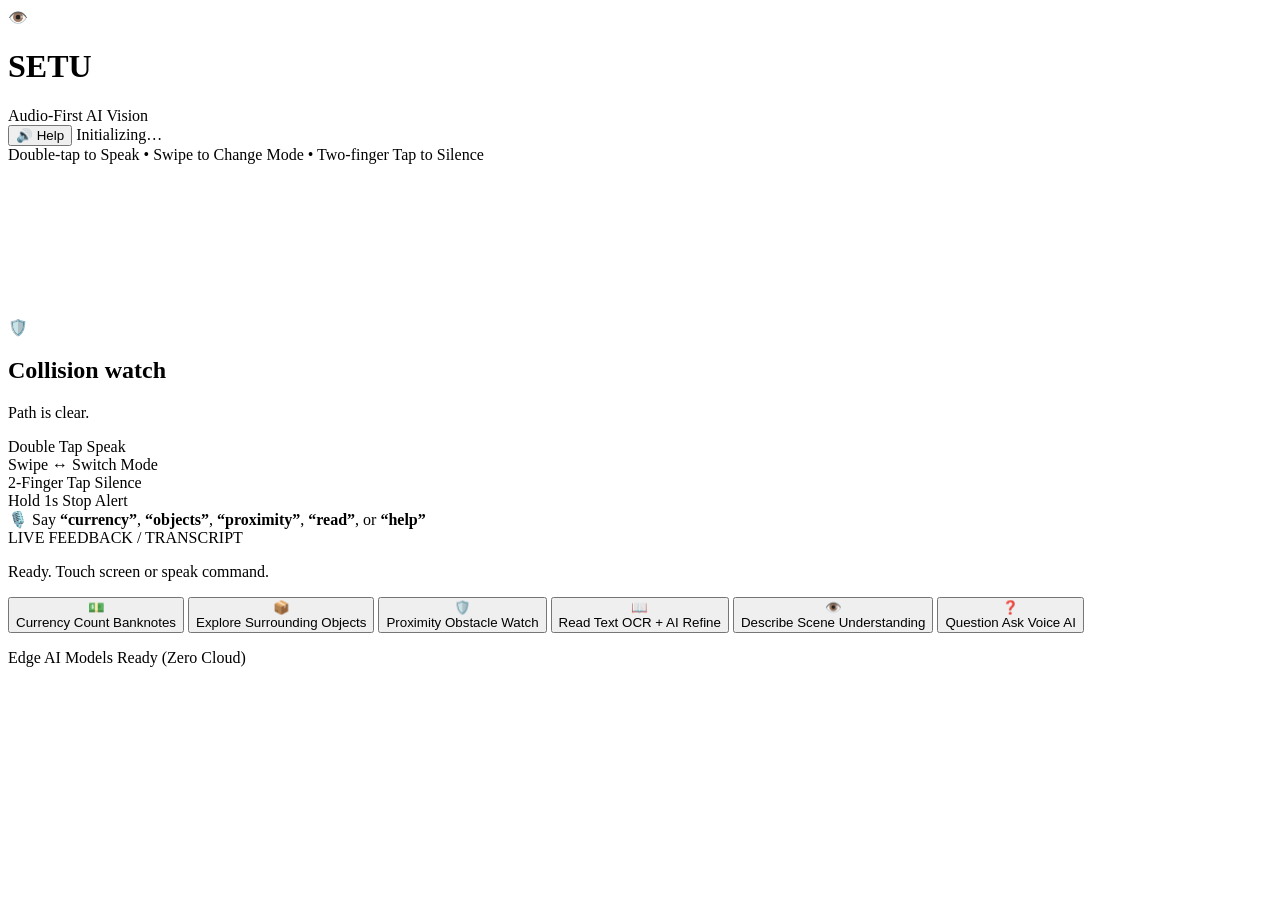
==== commit 3b14f40b: "chore: remove navigate and unmirror camera" ====
--- a/client/index.html
+++ b/client/index.html
@@ -3,1140 +3,154 @@
 <head>
   <meta charset="utf-8" />
   <meta name="viewport" content="width=device-width, initial-scale=1, viewport-fit=cover, user-scalable=no" />
-  <title>SETU — Voice First. Always.</title>
+  <title>SETU — Accessible Vision & Audio Companion for the Blind</title>
   <link rel="manifest" href="/static/manifest.json" />
   <link rel="preconnect" href="https://fonts.googleapis.com">
   <link rel="preconnect" href="https://fonts.gstatic.com" crossorigin>
-  <link href="https://fonts.googleapis.com/css2?family=Plus+Jakarta+Sans:wght@400;500;600;700;800&family=Outfit:wght@500;600;700;800;900&display=swap" rel="stylesheet">
+  <link href="https://fonts.googleapis.com/css2?family=Outfit:wght@400;500;600;700;800&family=Plus+Jakarta+Sans:wght@400;500;600;700;800&display=swap" rel="stylesheet">
   <link rel="stylesheet" href="/static/style.css" />
-  
-  <style>
-/* ==========================================================================
-   SETU — Pixel-Perfect Accessible Multi-Screen Design System
-   Matches the Official SETU Mobile UI Blueprint:
-     - Screen 1: Home (Main Hub)
-     - Screen 2: Navigation (Target & Obstacle Alerts)
-     - Screen 3: Read Text (OCR + LLM Refinement)
-     - Screen 4: SETU Learn (Audio Tutor & Quiz)
-   ========================================================================== */
-
-:root {
-  --bg-app: #060b14;
-  --bg-card: #0c1524;
-  --bg-card-elevated: #111d31;
-  --bg-white-card: #ffffff;
-  
-  --text-white: #ffffff;
-  --text-dim: #94a3b8;
-  --text-dark: #0f172a;
-  
-  --cyan-primary: #00d2ff;
-  --cyan-glow: rgba(0, 210, 255, 0.35);
-  --cyan-border: #00b4d8;
-  --yellow-hazard: #ffd60a;
-  --yellow-bg: #1c1803;
-  --yellow-border: #f59e0b;
-  --red-danger: #ef4444;
-  --green-success: #10b981;
-  
-  --radius-xl: 24px;
-  --radius-lg: 18px;
-  --radius-md: 14px;
-  --radius-sm: 10px;
-  --border-cyan: 1.8px solid rgba(0, 210, 255, 0.45);
-  
-  --font-main: 'Plus Jakarta Sans', -apple-system, sans-serif;
-  --font-brand: 'Outfit', -apple-system, sans-serif;
-}
-
-* {
-  box-sizing: border-box;
-  margin: 0;
-  padding: 0;
-  -webkit-tap-highlight-color: transparent;
-}
-
-body {
-  background-color: #03070e;
-  color: var(--text-white);
-  font-family: var(--font-main);
-  min-height: 100vh;
-  min-height: 100dvh;
-  display: flex;
-  flex-direction: column;
-  align-items: center;
-  justify-content: flex-start;
-  padding: 1rem 0.5rem 2rem;
-  overflow-x: hidden;
-  position: relative;
-}
-
-.ambient-glow {
-  position: fixed;
-  top: -10%;
-  left: 50%;
-  transform: translateX(-50%);
-  width: 600px;
-  height: 400px;
-  background: radial-gradient(circle, rgba(0, 210, 255, 0.09) 0%, rgba(99, 102, 241, 0.04) 50%, transparent 70%);
-  pointer-events: none;
-  z-index: 0;
-}
-
-.app-viewport {
-  width: 100%;
-  max-width: 420px;
-  min-height: 780px;
-  background-color: var(--bg-app);
-  border: 3.5px solid #1e293b;
-  border-radius: 42px;
-  padding: 1.5rem 1.15rem 1.4rem;
-  box-shadow: 0 25px 60px -12px rgba(0, 0, 0, 0.9), 0 0 0 1px rgba(255, 255, 255, 0.05);
-  position: relative;
-  overflow: hidden;
-  z-index: 1;
-  display: flex;
-  flex-direction: column;
-}
-
-.screen {
-  display: none;
-  flex-direction: column;
-  gap: 0.9rem;
-  width: 100%;
-  animation: fadeIn 0.25s ease forwards;
-}
-
-.screen.active {
-  display: flex !important;
-}
-
-@keyframes fadeIn {
-  from { opacity: 0; transform: scale(0.985); }
-  to   { opacity: 1; transform: scale(1); }
-}
-
-.hub-header {
-  display: flex;
-  flex-direction: column;
-  align-items: center;
-  text-align: center;
-  gap: 0.3rem;
-  margin-top: 0.3rem;
-  margin-bottom: 0.3rem;
-}
-
-.brand-block {
-  display: flex;
-  align-items: center;
-  justify-content: center;
-  gap: 0.65rem;
-}
-
-.soundwave-logo {
-  display: inline-flex;
-  align-items: center;
-  gap: 3px;
-  height: 24px;
-}
-
-.soundwave-logo span {
-  width: 3.5px;
-  background: var(--cyan-primary);
-  border-radius: 99px;
-  animation: soundwave 1.2s ease-in-out infinite alternate;
-}
-.soundwave-logo span:nth-child(1) { height: 10px; animation-delay: 0.1s; }
-.soundwave-logo span:nth-child(2) { height: 18px; animation-delay: 0.3s; }
-.soundwave-logo span:nth-child(3) { height: 24px; animation-delay: 0.5s; }
-.soundwave-logo span:nth-child(4) { height: 18px; animation-delay: 0.2s; }
-.soundwave-logo span:nth-child(5) { height: 10px; animation-delay: 0.4s; }
-
-@keyframes soundwave {
-  0% { transform: scaleY(0.4); }
-  100% { transform: scaleY(1.1); }
-}
-
-.brand-title {
-  font-family: var(--font-brand);
-  font-size: 2.2rem;
-  font-weight: 900;
-  letter-spacing: 0.06em;
-  color: #ffffff;
-  line-height: 1;
-}
-
-.brand-tagline {
-  font-size: 0.88rem;
-  font-weight: 600;
-  color: var(--cyan-primary);
-  letter-spacing: 0.02em;
-}
-
-.status-pill {
-  display: inline-flex;
-  align-items: center;
-  gap: 0.45rem;
-  background: rgba(0, 210, 255, 0.08);
-  border: 1.5px solid var(--cyan-border);
-  color: var(--cyan-primary);
-  font-size: 0.8rem;
-  font-weight: 700;
-  padding: 0.35rem 0.95rem;
-  border-radius: 999px;
-  margin-top: 0.25rem;
-}
-
-.speaker-icon {
-  font-size: 0.95rem;
-  line-height: 1;
-}
-
-.hero-speak-btn {
-  display: flex;
-  align-items: center;
-  gap: 1rem;
-  background: #08111e;
-  border: 2px solid var(--cyan-border);
-  border-radius: var(--radius-lg);
-  padding: 0.95rem 1.15rem;
-  cursor: pointer;
-  box-shadow: 0 4px 20px rgba(0, 210, 255, 0.15);
-  transition: all 0.2s ease;
-  user-select: none;
-}
-
-.hero-speak-btn:hover {
-  background: #0d1a2d;
-  box-shadow: 0 0 25px rgba(0, 210, 255, 0.35);
-  transform: translateY(-2px);
-}
-
-.hero-speak-btn:active {
-  transform: scale(0.97);
-}
-
-.hero-mic-circle {
-  width: 48px;
-  height: 48px;
-  border-radius: 50%;
-  background: rgba(0, 210, 255, 0.15);
-  border: 1.8px solid var(--cyan-primary);
-  display: flex;
-  align-items: center;
-  justify-content: center;
-  color: var(--cyan-primary);
-  flex-shrink: 0;
-}
-
-.mic-svg {
-  width: 24px;
-  height: 24px;
-}
-
-.hero-btn-text {
-  display: flex;
-  flex-direction: column;
-  text-align: left;
-}
-
-.hero-btn-main {
-  font-family: var(--font-brand);
-  font-size: 1.25rem;
-  font-weight: 800;
-  color: #ffffff;
-  line-height: 1.2;
-}
-
-.hero-btn-sub {
-  font-size: 0.82rem;
-  font-weight: 600;
-  color: var(--cyan-primary);
-  margin-top: 0.15rem;
-}
-
-.hub-grid {
-  display: grid;
-  grid-template-columns: repeat(2, 1fr);
-  gap: 0.75rem;
-}
-
-.hub-tile {
-  display: flex;
-  flex-direction: column;
-  align-items: center;
-  justify-content: center;
-  gap: 0.65rem;
-  background: var(--bg-card);
-  border: 1.8px solid rgba(0, 210, 255, 0.4);
-  border-radius: var(--radius-lg);
-  padding: 1.15rem 0.75rem;
-  cursor: pointer;
-  transition: all 0.2s ease;
-  user-select: none;
-  min-height: 96px;
-}
-
-.hub-tile:hover {
-  background: var(--bg-card-elevated);
-  border-color: var(--cyan-primary);
-  box-shadow: 0 0 20px rgba(0, 210, 255, 0.28);
-  transform: translateY(-2px);
-}
-
-.hub-tile:active {
-  transform: scale(0.96);
-}
-
-.tile-icon-wrap {
-  width: 42px;
-  height: 42px;
-  display: flex;
-  align-items: center;
-  justify-content: center;
-  color: #ffffff;
-}
-
-.tile-svg {
-  width: 32px;
-  height: 32px;
-}
-
-.currency-symbol {
-  font-family: var(--font-brand);
-  font-size: 2.1rem;
-  font-weight: 800;
-  color: #ffffff;
-  line-height: 1;
-}
-
-.tile-label {
-  font-family: var(--font-brand);
-  font-size: 1.12rem;
-  font-weight: 800;
-  color: #ffffff;
-  letter-spacing: 0.01em;
-}
-
-.bottom-speech-card {
-  display: flex;
-  align-items: center;
-  gap: 0.65rem;
-  background: #08111e;
-  border: 1.5px solid rgba(0, 210, 255, 0.35);
-  border-radius: var(--radius-md);
-  padding: 0.85rem 1rem;
-  margin-top: auto;
-}
-
-.bottom-speech-card .speaker-icon {
-  color: var(--cyan-primary);
-  font-size: 1.1rem;
-  flex-shrink: 0;
-}
-
-.speech-text {
-  font-size: 0.88rem;
-  font-weight: 600;
-  color: #ffffff;
-  line-height: 1.4;
-}
-
-.sub-header {
-  display: flex;
-  align-items: center;
-  justify-content: space-between;
-  gap: 0.5rem;
-  padding: 0.2rem 0;
-}
-
-.back-btn {
-  background: transparent;
-  border: none;
-  color: #ffffff;
-  cursor: pointer;
-  padding: 0.3rem 0.5rem 0.3rem 0;
-  display: flex;
-  align-items: center;
-  justify-content: center;
-  font-size: 1.5rem;
-}
-
-.back-svg {
-  width: 26px;
-  height: 26px;
-}
-
-.sub-title {
-  font-family: var(--font-brand);
-  font-size: 1.35rem;
-  font-weight: 800;
-  color: #ffffff;
-  flex: 1;
-  text-align: left;
-}
-
-.sub-header .status-pill {
-  font-size: 0.72rem;
-  padding: 0.3rem 0.75rem;
-}
-
-.sub-action-row {
-  display: grid;
-  grid-template-columns: repeat(3, 1fr);
-  gap: 0.65rem;
-  width: 100%;
-}
-
-.action-card-btn {
-  display: flex;
-  align-items: center;
-  justify-content: center;
-  gap: 0.45rem;
-  border-radius: var(--radius-md);
-  padding: 0.85rem 0.4rem;
-  font-family: var(--font-brand);
-  font-size: 0.98rem;
-  font-weight: 800;
-  cursor: pointer;
-  transition: all 0.18s ease;
-  user-select: none;
-  min-height: 54px;
-}
-
-.action-card-btn:active {
-  transform: scale(0.96);
-}
-
-.btn-stop-danger {
-  background: #dc2626;
-  border: 2px solid #ef4444;
-  color: #ffffff;
-}
-
-.btn-cyan-fill {
-  background: #00b4d8;
-  border: 2px solid var(--cyan-primary);
-  color: #03070e;
-}
-
-.btn-outline {
-  background: var(--bg-card);
-  border: 1.8px solid rgba(0, 210, 255, 0.45);
-  color: #ffffff;
-}
-
-.btn-outline:hover {
-  border-color: var(--cyan-primary);
-  background: var(--bg-card-elevated);
-}
-
-.btn-bullet {
-  font-size: 0.8rem;
-}
-
-.btn-icon-svg {
-  font-size: 1rem;
-}
-
-.hazard-alert-card {
-  display: flex;
-  align-items: center;
-  gap: 1.1rem;
-  background: var(--yellow-bg);
-  border: 2.5px solid var(--yellow-border);
-  border-radius: var(--radius-lg);
-  padding: 1.15rem 1.25rem;
-  box-shadow: 0 0 25px rgba(245, 158, 11, 0.25);
-  animation: pulseHazard 1.5s infinite alternate;
-}
-
-@keyframes pulseHazard {
-  0% { box-shadow: 0 0 15px rgba(245, 158, 11, 0.2); }
-  100% { box-shadow: 0 0 32px rgba(245, 158, 11, 0.45); }
-}
-
-.hazard-triangle {
-  font-size: 2.8rem;
-  line-height: 1;
-}
-
-.hazard-text-wrap {
-  display: flex;
-  flex-direction: column;
-}
-
-.hazard-title {
-  font-family: var(--font-brand);
-  font-size: 1.8rem;
-  font-weight: 900;
-  color: #ffffff;
-  line-height: 1.1;
-}
-
-.hazard-action {
-  font-family: var(--font-brand);
-  font-size: 1.45rem;
-  font-weight: 800;
-  color: var(--yellow-hazard);
-  margin-top: 0.2rem;
-}
-
-.nav-target-card {
-  background: var(--bg-card);
-  border: 1.8px solid rgba(0, 210, 255, 0.4);
-  border-radius: var(--radius-lg);
-  padding: 1.1rem 1.2rem;
-  display: flex;
-  flex-direction: column;
-  gap: 0.35rem;
-}
-
-.target-head {
-  font-size: 0.88rem;
-  font-weight: 600;
-  color: var(--text-dim);
-}
-
-.target-name-row {
-  display: flex;
-  align-items: baseline;
-  gap: 0.65rem;
-}
-
-.target-room {
-  font-family: var(--font-brand);
-  font-size: 2.3rem;
-  font-weight: 900;
-  color: #ffffff;
-  line-height: 1;
-}
-
-.target-desc {
-  font-family: var(--font-brand);
-  font-size: 1.15rem;
-  font-weight: 700;
-  color: #ffffff;
-}
-
-.target-speech-bar {
-  display: flex;
-  align-items: center;
-  gap: 0.55rem;
-  color: var(--text-white);
-  font-size: 0.92rem;
-  font-weight: 600;
-  margin-top: 0.4rem;
-  padding-top: 0.45rem;
-  border-top: 1px solid rgba(255, 255, 255, 0.08);
-}
-
-.target-speech-bar .speaker-icon {
-  color: var(--cyan-primary);
-}
-
-.camera-preview-card {
-  width: 100%;
-  aspect-ratio: 16 / 9;
-  border-radius: var(--radius-lg);
-  background: #000;
-  border: 2px solid rgba(0, 210, 255, 0.45);
-  position: relative;
-  overflow: hidden;
-}
-
-.camera-preview-card video {
-  width: 100%;
-  height: 100%;
-  object-fit: cover;
-  transform: scaleX(-1);
-  -webkit-transform: scaleX(-1);
-}
-
-.camera-reticle {
-  position: absolute;
-  inset: 12px;
-  border: 1.5px dashed rgba(0, 210, 255, 0.6);
-  border-radius: 8px;
-  pointer-events: none;
-}
-
-.extracted-text-card {
-  background: var(--bg-white-card);
-  color: var(--text-dark);
-  border-radius: var(--radius-lg);
-  padding: 1.1rem 1.2rem;
-  box-shadow: 0 8px 30px rgba(0, 0, 0, 0.5);
-  display: flex;
-  flex-direction: column;
-  gap: 0.45rem;
-}
-
-.extracted-header {
-  display: flex;
-  align-items: center;
-  gap: 0.45rem;
-  color: var(--text-dark);
-  font-size: 0.88rem;
-  font-weight: 700;
-}
-
-.extracted-badge {
-  font-weight: 800;
-}
-
-.extracted-body {
-  display: flex;
-  flex-direction: column;
-  gap: 0.2rem;
-}
-
-.ext-line {
-  font-size: 1.15rem;
-  color: #1e293b;
-  line-height: 1.3;
-}
-
-.ext-line.bold {
-  font-family: var(--font-brand);
-  font-size: 1.32rem;
-  font-weight: 800;
-  color: #0f172a;
-}
-
-.section-title-card {
-  background: var(--bg-card);
-  border: 1.8px solid rgba(0, 210, 255, 0.4);
-  border-radius: var(--radius-lg);
-  padding: 1.1rem 1.25rem;
-}
-
-.section-badge {
-  font-size: 0.88rem;
-  font-weight: 700;
-  color: var(--cyan-primary);
-  margin-bottom: 0.2rem;
-}
-
-.section-name-row {
-  display: flex;
-  align-items: center;
-  justify-content: space-between;
-}
-
-.section-name {
-  font-family: var(--font-brand);
-  font-size: 1.85rem;
-  font-weight: 900;
-  color: #ffffff;
-}
-
-.speaker-trigger-btn {
-  background: transparent;
-  border: none;
-  color: var(--cyan-primary);
-  font-size: 1.4rem;
-  cursor: pointer;
-  display: flex;
-  align-items: center;
-}
-
-.learn-actions-grid {
-  display: grid;
-  grid-template-columns: repeat(2, 1fr);
-  gap: 0.75rem;
-}
-
-.learn-tile {
-  display: flex;
-  flex-direction: column;
-  align-items: center;
-  justify-content: center;
-  gap: 0.5rem;
-  background: var(--bg-white-card);
-  color: var(--text-dark);
-  border: none;
-  border-radius: var(--radius-lg);
-  padding: 1.1rem 0.75rem;
-  cursor: pointer;
-  transition: all 0.18s ease;
-  user-select: none;
-  min-height: 94px;
-}
-
-.learn-tile:hover {
-  transform: translateY(-2px);
-  box-shadow: 0 8px 24px rgba(255, 255, 255, 0.2);
-}
-
-.learn-tile:active {
-  transform: scale(0.96);
-}
-
-.learn-tile-icon {
-  font-size: 1.8rem;
-  line-height: 1;
-}
-
-.learn-tile-label {
-  font-family: var(--font-brand);
-  font-size: 1.05rem;
-  font-weight: 800;
-  color: #0f172a;
-}
-
-.setu-dialogue-card {
-  background: #08111e;
-  border: 1.8px solid var(--cyan-border);
-  border-radius: var(--radius-lg);
-  padding: 1.1rem 1.25rem;
-  display: flex;
-  flex-direction: column;
-  gap: 0.4rem;
-}
-
-.dialogue-header {
-  display: flex;
-  align-items: center;
-  justify-content: space-between;
-}
-
-.dialogue-badge {
-  font-family: var(--font-brand);
-  font-size: 0.95rem;
-  font-weight: 800;
-  color: var(--cyan-primary);
-}
-
-.dialogue-text {
-  font-size: 0.95rem;
-  font-weight: 600;
-  color: #ffffff;
-  line-height: 1.45;
-}
-
-.accessibility-legend {
-  width: 100%;
-  max-width: 960px;
-  display: flex;
-  justify-content: space-between;
-  align-items: center;
-  gap: 1rem;
-  margin-top: 1.75rem;
-  padding: 0.9rem 1.2rem;
-  border-top: 1px solid rgba(255, 255, 255, 0.1);
-  flex-wrap: wrap;
-}
-
-.legend-item {
-  display: flex;
-  align-items: center;
-  gap: 0.65rem;
-}
-
-.legend-icon {
-  font-size: 1.4rem;
-  line-height: 1;
-}
-
-.legend-text {
-  display: flex;
-  flex-direction: column;
-}
-
-.legend-text strong {
-  font-family: var(--font-brand);
-  font-size: 0.8rem;
-  font-weight: 800;
-  letter-spacing: 0.06em;
-  color: #ffffff;
-}
-
-.legend-text span {
-  font-size: 0.72rem;
-  font-weight: 600;
-  color: var(--text-dim);
-}
-
-@media (max-width: 440px) {
-  body {
-    padding: 0;
-  }
-  .app-viewport {
-    max-width: 100vw;
-    min-height: 100vh;
-    min-height: 100dvh;
-    border-radius: 0;
-    border: none;
-    padding: 1.2rem 1rem;
-  }
-  .accessibility-legend {
-    display: none;
-  }
-}
-  </style>
 </head>
 <body>
-  <!-- Ambient background glow -->
-  <div class="ambient-glow" aria-hidden="true"></div>
+  <!-- Ambient background lighting -->
+  <div class="ambient-bg-glow" aria-hidden="true"></div>
 
-  <div class="app-viewport" id="app-viewport">
-    
-    <!-- ====================================================================
-         SCREEN 1: HOME (MAIN HUB)
-         ==================================================================== -->
-    <div class="screen active" id="screen-home" role="region" aria-label="SETU Home Screen">
-      <!-- Screen 1 Header -->
-      <header class="hub-header">
-        <div class="brand-block">
-          <div class="soundwave-logo" aria-hidden="true">
-            <span></span><span></span><span></span><span></span><span></span>
-          </div>
-          <h1 class="brand-title">SETU</h1>
+  <div class="app-container" id="app-root">
+    <!-- Top Navigation & Accessibility Status Header -->
+    <header class="topbar" role="banner">
+      <div class="brand" aria-label="SETU App">
+        <div class="brand-icon" aria-hidden="true">👁️</div>
+        <div class="brand-text">
+          <h1>SETU</h1>
+          <span class="brand-sub">Audio-First AI Vision</span>
         </div>
-        <p class="brand-tagline">Voice First. Always.</p>
-        <div class="status-pill active" id="home-spoken-pill" role="status" aria-live="polite">
-          <span class="speaker-icon" aria-hidden="true">🔊</span>
-          <span class="pill-text" id="home-pill-text">Spoken feedback active</span>
-        </div>
-      </header>
+      </div>
+      <div class="header-controls">
+        <button id="btn-help-voice" class="icon-chip-btn" type="button" aria-label="Voice help and audio instructions" title="Voice Help (H)">
+          <span aria-hidden="true">🔊</span> Help
+        </button>
+        <span id="listen-badge" class="badge" aria-live="polite" aria-label="Microphone Status">
+          <span class="pulse-dot" aria-hidden="true"></span>
+          <span class="badge-text">Initializing…</span>
+        </span>
+      </div>
+    </header>
 
-      <!-- Screen 1 Hero Tap-and-Speak Button -->
-      <button class="hero-speak-btn" id="btn-hero-speak" type="button" aria-label="Tap and speak or say Hey SETU">
-        <div class="hero-mic-circle" aria-hidden="true">
-          <svg class="mic-svg" viewBox="0 0 24 24" fill="none" stroke="currentColor" stroke-width="2.2" stroke-linecap="round" stroke-linejoin="round">
-            <path d="M12 2a3 3 0 0 0-3 3v7a3 3 0 0 0 6 0V5a3 3 0 0 0-3-3Z"></path>
-            <path d="M19 10v2a7 7 0 0 1-14 0v-2"></path>
-            <line x1="12" x2="12" y1="19" y2="22"></line>
-          </svg>
-        </div>
-        <div class="hero-btn-text">
-          <span class="hero-btn-main">Tap and speak</span>
-          <span class="hero-btn-sub">or say “Hey SETU”</span>
-        </div>
-      </button>
-
-      <!-- Screen 1 Main 6-Tile Navigation Grid -->
-      <nav class="hub-grid" aria-label="Primary Features">
-        <button class="hub-tile" id="btn-goto-navigate" data-nav="navigate" type="button" aria-label="Navigate: Find rooms and signs with obstacle alerts">
-          <div class="tile-icon-wrap" aria-hidden="true">
-            <svg class="tile-svg" viewBox="0 0 24 24" fill="none" stroke="currentColor" stroke-width="2.2" stroke-linecap="round" stroke-linejoin="round">
-              <polygon points="3 11 22 2 13 21 11 13 3 11"></polygon>
-            </svg>
-          </div>
-          <span class="tile-label">Navigate</span>
-        </button>
-
-        <button class="hub-tile" id="btn-goto-explore" data-nav="explore" type="button" aria-label="Explore: Detect objects and surroundings">
-          <div class="tile-icon-wrap" aria-hidden="true">
-            <svg class="tile-svg" viewBox="0 0 24 24" fill="none" stroke="currentColor" stroke-width="2.2" stroke-linecap="round" stroke-linejoin="round">
-              <circle cx="12" cy="12" r="10"></circle>
-              <line x1="2" x2="22" y1="12" y2="12"></line>
-              <path d="M12 2a15.3 15.3 0 0 1 4 10 15.3 15.3 0 0 1-4 10 15.3 15.3 0 0 1-4-10 15.3 15.3 0 0 1 4-10z"></path>
-            </svg>
-          </div>
-          <span class="tile-label">Explore</span>
-        </button>
-
-        <button class="hub-tile" id="btn-goto-read" data-nav="read" type="button" aria-label="Read: OCR text and signboards">
-          <div class="tile-icon-wrap" aria-hidden="true">
-            <svg class="tile-svg" viewBox="0 0 24 24" fill="none" stroke="currentColor" stroke-width="2.2" stroke-linecap="round" stroke-linejoin="round">
-              <path d="M2 3h6a4 4 0 0 1 4 4v14a3 3 0 0 0-3-3H2z"></path>
-              <path d="M22 3h-6a4 4 0 0 0-4 4v14a3 3 0 0 1 3-3h7z"></path>
-            </svg>
-          </div>
-          <span class="tile-label">Read</span>
-        </button>
-
-        <button class="hub-tile" id="btn-goto-money" data-nav="money" type="button" aria-label="Money: Indian Currency Detection">
-          <div class="tile-icon-wrap" aria-hidden="true">
-            <span class="currency-symbol">₹</span>
-          </div>
-          <span class="tile-label">Money</span>
-        </button>
-
-        <button class="hub-tile" id="btn-goto-describe" data-nav="describe" type="button" aria-label="Describe: Scene Description with Local AI">
-          <div class="tile-icon-wrap" aria-hidden="true">
-            <svg class="tile-svg" viewBox="0 0 24 24" fill="none" stroke="currentColor" stroke-width="2.2" stroke-linecap="round" stroke-linejoin="round">
-              <path d="M23 19a2 2 0 0 1-2 2H3a2 2 0 0 1-2-2V8a2 2 0 0 1 2-2h4l2-3h6l2 3h4a2 2 0 0 1 2 2z"></path>
-              <circle cx="12" cy="13" r="4"></circle>
-            </svg>
-          </div>
-          <span class="tile-label">Describe</span>
-        </button>
-
-        <button class="hub-tile" id="btn-goto-learn" data-nav="learn" type="button" aria-label="Learn: Audio AI Study Companion">
-          <div class="tile-icon-wrap" aria-hidden="true">
-            <svg class="tile-svg" viewBox="0 0 24 24" fill="none" stroke="currentColor" stroke-width="2.2" stroke-linecap="round" stroke-linejoin="round">
-              <path d="M22 10v6M2 10l10-5 10 5-10 5z"></path>
-              <path d="M6 12v5c3 3 9 3 12 0v-5"></path>
-            </svg>
-          </div>
-          <span class="tile-label">Learn</span>
-        </button>
-      </nav>
-
-      <!-- Screen 1 Bottom Guidance Banner -->
-      <footer class="bottom-speech-card" role="status" aria-live="polite">
-        <span class="speaker-icon" aria-hidden="true">🔊</span>
-        <p class="speech-text" id="home-bottom-speech">I can help. Just speak. No need to see the screen.</p>
-      </footer>
+    <!-- Accessible Gesture Touch Zone for Blind Users -->
+    <div id="gesture-touch-zone" class="gesture-touch-zone" aria-hidden="true" title="Touch & Gesture Canvas">
+      <span class="gesture-hint">Double-tap to Speak • Swipe to Change Mode • Two-finger Tap to Silence</span>
     </div>
 
-
-    <!-- ====================================================================
-         SCREEN 2: NAVIGATION (FIND ROOM / SIGNS + OBSTACLE RADAR)
-         ==================================================================== -->
-    <div class="screen" id="screen-navigate" role="region" aria-label="Navigation Screen">
-      <!-- Screen 2 Top Header -->
-      <header class="sub-header">
-        <button class="back-btn" data-back="home" type="button" aria-label="Back to Home Screen">
-          <svg class="back-svg" viewBox="0 0 24 24" fill="none" stroke="currentColor" stroke-width="3" stroke-linecap="round" stroke-linejoin="round">
-            <polyline points="15 18 9 12 15 6"></polyline>
-          </svg>
-        </button>
-        <h2 class="sub-title">Navigation</h2>
-        <div class="status-pill active">
-          <span class="speaker-icon" aria-hidden="true">🔊</span>
-          <span>Spoken guidance on</span>
-        </div>
-      </header>
-
-      <!-- Screen 2 High-Contrast Warning Card -->
-      <section class="hazard-alert-card" id="nav-hazard-card" role="alert" aria-live="assertive">
-        <div class="hazard-icon-wrap" aria-hidden="true">
-          <span class="hazard-triangle">⚠️</span>
-        </div>
-        <div class="hazard-text-wrap">
-          <h3 class="hazard-title" id="nav-hazard-title">Chair ahead</h3>
-          <p class="hazard-action" id="nav-hazard-action">Move left</p>
+    <main class="main-content" role="main">
+      <!-- Camera Viewfinder with HUD overlay -->
+      <section class="camera-card" aria-label="Live Camera Viewfinder">
+        <div class="video-wrapper">
+          <video id="camera" playsinline autoplay muted aria-label="Live camera video stream"></video>
+          <div class="hud-frame" aria-hidden="true">
+            <span class="corner tl"></span>
+            <span class="corner tr"></span>
+            <span class="corner bl"></span>
+            <span class="corner br"></span>
+            <div class="scanner-laser"></div>
+          </div>
         </div>
       </section>
 
-      <!-- Screen 2 Destination & Proximity Details Card -->
-      <section class="nav-target-card" role="region" aria-label="Target Details">
-        <div class="target-head">Going to</div>
-        <div class="target-name-row">
-          <h3 class="target-room" id="nav-target-room">C-214</h3>
-          <span class="target-desc" id="nav-target-desc">Computer Lab</span>
-        </div>
-        <div class="target-speech-bar">
-          <span class="speaker-icon" aria-hidden="true">🔊</span>
-          <span class="target-speech-text" id="nav-target-speech">In 10 meters, chair on your path.</span>
+      <!-- Central Reactive Mode HUD Card (Tap to announce status) -->
+      <section id="mode-card" class="mode-card" role="region" aria-live="assertive" aria-atomic="true" data-state="clear" tabindex="0" aria-label="Current Mode and Safety Status">
+        <div class="card-glass-glow" aria-hidden="true"></div>
+        <div class="mode-card-inner">
+          <div id="mode-icon" class="mode-icon" aria-hidden="true">🛡️</div>
+          <div class="mode-text-wrap">
+            <h2 id="mode-label" class="mode-label">Collision watch</h2>
+            <p id="mode-detail" class="mode-detail">Path is clear.</p>
+          </div>
         </div>
       </section>
 
-      <!-- Screen 2 Action Controls -->
-      <div class="sub-action-row" role="group" aria-label="Navigation Controls">
-        <button class="action-card-btn btn-stop-danger" id="btn-nav-stop" type="button" aria-label="Stop navigation">
-          <span class="btn-bullet" aria-hidden="true">🔴</span>
-          <span class="btn-card-label">Stop</span>
-        </button>
-        <button class="action-card-btn btn-outline" id="btn-nav-repeat" type="button" aria-label="Repeat last guidance">
-          <span class="btn-icon-svg" aria-hidden="true">🔄</span>
-          <span class="btn-card-label">Repeat</span>
-        </button>
-        <button class="action-card-btn btn-outline" id="btn-nav-speak" type="button" aria-label="Speak destination">
-          <span class="btn-icon-svg" aria-hidden="true">🎙️</span>
-          <span class="btn-card-label">Speak</span>
-        </button>
+      <!-- Accessible Gestures Quick Bar -->
+      <div class="gesture-guide-bar" role="note" aria-label="Touch Gesture Guide">
+        <div class="guide-item"><span class="guide-key">Double Tap</span> Speak</div>
+        <div class="guide-item"><span class="guide-key">Swipe ↔</span> Switch Mode</div>
+        <div class="guide-item"><span class="guide-key">2-Finger Tap</span> Silence</div>
+        <div class="guide-item"><span class="guide-key">Hold 1s</span> Stop Alert</div>
       </div>
 
-      <!-- Screen 2 Bottom Guidance Banner -->
-      <footer class="bottom-speech-card" role="status">
-        <span class="speaker-icon" aria-hidden="true">🔊</span>
-        <p class="speech-text" id="nav-bottom-speech">Say “Stop” or “Repeat” any time.</p>
-      </footer>
-    </div>
-
-
-    <!-- ====================================================================
-         SCREEN 3: READ TEXT (OCR + LLM REFINEMENT)
-         ==================================================================== -->
-    <div class="screen" id="screen-read" role="region" aria-label="Read Text Screen">
-      <!-- Screen 3 Top Header -->
-      <header class="sub-header">
-        <button class="back-btn" data-back="home" type="button" aria-label="Back to Home Screen">
-          <svg class="back-svg" viewBox="0 0 24 24" fill="none" stroke="currentColor" stroke-width="3" stroke-linecap="round" stroke-linejoin="round">
-            <polyline points="15 18 9 12 15 6"></polyline>
-          </svg>
-        </button>
-        <h2 class="sub-title">Read Text</h2>
-        <div class="status-pill active">
-          <span class="speaker-icon" aria-hidden="true">🔊</span>
-          <span>Text read aloud</span>
-        </div>
-      </header>
-
-      <!-- Screen 3 Camera Viewfinder Frame -->
-      <div class="camera-preview-card" aria-label="Signboard Viewfinder">
-        <video id="camera" playsinline autoplay muted></video>
-        <div class="camera-reticle" aria-hidden="true">
-          <div class="reticle-box"></div>
-        </div>
+      <!-- Wake & Voice Command Helper Hint -->
+      <div id="wake-hint" class="wake-hint" role="status">
+        <span class="mic-glyph" aria-hidden="true">🎙️</span>
+        <span class="hint-text">Say <b>“currency”</b>, <b>“objects”</b>, <b>“proximity”</b>, <b>“read”</b>, or <b>“help”</b></span>
       </div>
 
-      <!-- Screen 3 Extracted Text Card -->
-      <section class="extracted-text-card" role="region" aria-label="Recognized Text Content">
-        <div class="extracted-header">
-          <span class="speaker-icon" aria-hidden="true">🔊</span>
-          <span class="extracted-badge">Extracted text</span>
+      <!-- Live Speech & AI Transcript Display Bar -->
+      <section class="transcript-wrapper" aria-label="Speech and AI Feedback">
+        <div class="transcript-header">
+          <span class="transcript-label">LIVE FEEDBACK / TRANSCRIPT</span>
         </div>
-        <div class="extracted-body" id="read-extracted-content" tabindex="0">
-          <p class="ext-line bold">Computer Science Department</p>
-          <p class="ext-line bold">Room C-214</p>
-          <p class="ext-line">Lab Timings: 9 AM – 5 PM</p>
-        </div>
+        <p id="transcript" role="status" aria-live="assertive">Ready. Touch screen or speak command.</p>
       </section>
 
-      <!-- Screen 3 Audio Player Controls -->
-      <div class="sub-action-row" role="group" aria-label="Audio Read Controls">
-        <button class="action-card-btn btn-cyan-fill" id="btn-read-aloud" type="button" aria-label="Read aloud">
-          <span class="btn-icon-svg" aria-hidden="true">🔊</span>
-          <span class="btn-card-label">Read Aloud</span>
-        </button>
-        <button class="action-card-btn btn-outline" id="btn-read-pause" type="button" aria-label="Pause audio">
-          <span class="btn-icon-svg" aria-hidden="true">⏸️</span>
-          <span class="btn-card-label">Pause</span>
-        </button>
-        <button class="action-card-btn btn-outline" id="btn-read-repeat" type="button" aria-label="Repeat audio">
-          <span class="btn-icon-svg" aria-hidden="true">🔄</span>
-          <span class="btn-card-label">Repeat</span>
-        </button>
-      </div>
+      <!-- High-Contrast Accessible Mode Trigger Tiles -->
+      <section class="actions-section" aria-label="Quick Mode Triggers">
+        <div class="actions-grid" role="group" aria-label="Modes">
+          <button class="action-btn btn-currency" id="btn-currency" data-cmd="currency" type="button" aria-label="Currency Mode: Count Indian Banknotes">
+            <span class="btn-icon" aria-hidden="true">💵</span>
+            <div class="btn-text-wrap">
+              <span class="btn-title">Currency</span>
+              <span class="btn-sub">Count Banknotes</span>
+            </div>
+          </button>
 
-      <!-- Screen 3 Bottom Guidance Banner -->
-      <footer class="bottom-speech-card" role="status">
-        <span class="speaker-icon" aria-hidden="true">🔊</span>
-        <p class="speech-text" id="read-bottom-speech">Reading content aloud. Swipe for more options.</p>
-      </footer>
-    </div>
+          <button class="action-btn btn-objects" id="btn-objects" data-cmd="objects" type="button" aria-label="Explore Mode: Detect Surrounding Objects with Directions">
+            <span class="btn-icon" aria-hidden="true">📦</span>
+            <div class="btn-text-wrap">
+              <span class="btn-title">Explore</span>
+              <span class="btn-sub">Surrounding Objects</span>
+            </div>
+          </button>
 
+          <button class="action-btn btn-proximity" id="btn-proximity" data-cmd="proximity" type="button" aria-label="Proximity Mode: Continuous Obstacle Collision Watch">
+            <span class="btn-icon" aria-hidden="true">🛡️</span>
+            <div class="btn-text-wrap">
+              <span class="btn-title">Proximity</span>
+              <span class="btn-sub">Obstacle Watch</span>
+            </div>
+          </button>
 
-    <!-- ====================================================================
-         SCREEN 4: SETU LEARN (AI AUDIO TUTOR & QUIZ)
-         ==================================================================== -->
-    <div class="screen" id="screen-learn" role="region" aria-label="SETU Learn Screen">
-      <!-- Screen 4 Top Header -->
-      <header class="sub-header">
-        <button class="back-btn" data-back="home" type="button" aria-label="Back to Home Screen">
-          <svg class="back-svg" viewBox="0 0 24 24" fill="none" stroke="currentColor" stroke-width="3" stroke-linecap="round" stroke-linejoin="round">
-            <polyline points="15 18 9 12 15 6"></polyline>
-          </svg>
-        </button>
-        <h2 class="sub-title">SETU Learn</h2>
-        <div class="status-pill active">
-          <span class="speaker-icon" aria-hidden="true">🔊</span>
-          <span>Spoken feedback active</span>
-        </div>
-      </header>
+          <button class="action-btn btn-read" id="btn-read" data-cmd="read" type="button" aria-label="Read Text Mode: High Accuracy OCR and AI Text Refinement">
+            <span class="btn-icon" aria-hidden="true">📖</span>
+            <div class="btn-text-wrap">
+              <span class="btn-title">Read Text</span>
+              <span class="btn-sub">OCR + AI Refine</span>
+            </div>
+          </button>
 
-      <!-- Screen 4 Current Section Card -->
-      <section class="section-title-card" role="region" aria-label="Current Subject">
-        <div class="section-badge">Current Section</div>
-        <div class="section-name-row">
-          <h3 class="section-name" id="learn-section-title">Virtual Memory</h3>
-          <button class="speaker-trigger-btn" id="btn-learn-speak-title" type="button" aria-label="Speak section title">
-            <span aria-hidden="true">🔊</span>
+          <button class="action-btn btn-describe" id="btn-describe" data-cmd="describe" type="button" aria-label="Describe Mode: Full Scene Visual Understanding">
+            <span class="btn-icon" aria-hidden="true">👁️</span>
+            <div class="btn-text-wrap">
+              <span class="btn-title">Describe</span>
+              <span class="btn-sub">Scene Understanding</span>
+            </div>
+          </button>
+
+          <button class="action-btn btn-question" id="btn-question" data-cmd="question" type="button" aria-label="Question Mode: Ask Any Question with Voice AI">
+            <span class="btn-icon" aria-hidden="true">❓</span>
+            <div class="btn-text-wrap">
+              <span class="btn-title">Question</span>
+              <span class="btn-sub">Ask Voice AI</span>
+            </div>
           </button>
         </div>
       </section>
 
-      <!-- Screen 4 2x2 Learning Actions Grid -->
-      <div class="learn-actions-grid" role="group" aria-label="Learning Tools">
-        <button class="learn-tile" id="btn-learn-read" type="button" aria-label="Read Aloud current notes">
-          <span class="learn-tile-icon" aria-hidden="true">🔊</span>
-          <span class="learn-tile-label">Read Aloud</span>
-        </button>
-
-        <button class="learn-tile" id="btn-learn-explain" type="button" aria-label="Explain Simply in plain language">
-          <span class="learn-tile-icon" aria-hidden="true">💡</span>
-          <span class="learn-tile-label">Explain Simply</span>
-        </button>
-
-        <button class="learn-tile" id="btn-learn-ask" type="button" aria-label="Ask SETU a question">
-          <span class="learn-tile-icon" aria-hidden="true">💬</span>
-          <span class="learn-tile-label">Ask SETU</span>
-        </button>
-
-        <button class="learn-tile" id="btn-learn-quiz" type="button" aria-label="Quiz Me on this topic">
-          <span class="learn-tile-icon" aria-hidden="true">❓</span>
-          <span class="learn-tile-label">Quiz Me</span>
-        </button>
-      </div>
-
-      <!-- Screen 4 Dialogue Response Card -->
-      <section class="setu-dialogue-card" role="region" aria-label="AI Tutor Response">
-        <div class="dialogue-header">
-          <span class="dialogue-badge">SETU says</span>
-          <button class="speaker-trigger-btn" id="btn-learn-speak-dialogue" type="button" aria-label="Repeat response">
-            <span aria-hidden="true">🔊</span>
-          </button>
+      <!-- System Diagnostic & Offline Edge AI Footer -->
+      <footer class="footer" role="contentinfo">
+        <div class="system-chip">
+          <span class="edge-dot" aria-hidden="true"></span>
+          <p id="footer-status" class="footer-status">Edge AI Models Ready (Zero Cloud)</p>
         </div>
-        <p class="dialogue-text" id="learn-dialogue-content">
-          A page fault happens when the needed page is not in memory. I'll explain more if you ask.
-        </p>
-      </section>
-
-      <!-- Screen 4 Bottom Guidance Banner -->
-      <footer class="bottom-speech-card" role="status">
-        <span class="speaker-icon" aria-hidden="true">🔊</span>
-        <p class="speech-text" id="learn-bottom-speech">Ask a question or choose an option.</p>
       </footer>
-    </div>
-
-    <!-- Hidden compatibility elements for existing background streams -->
-    <div style="display:none;" aria-hidden="true">
-      <div id="mode-card" data-state="clear">
-        <div id="mode-icon">🛡️</div>
-        <div id="mode-label">Collision watch</div>
-        <div id="mode-detail">Path is clear.</div>
-      </div>
-      <p id="transcript"></p>
-      <span id="listen-badge"></span>
-      <p id="footer-status"></p>
-    </div>
-
+    </main>
   </div>
-
-  <!-- Accessible Features Legend Bar (from design) -->
-  <aside class="accessibility-legend" role="contentinfo" aria-label="Accessibility Features">
-    <div class="legend-item">
-      <span class="legend-icon">🎙️</span>
-      <div class="legend-text">
-        <strong>VOICE FIRST</strong>
-        <span>Speak. Listen. Go.</span>
-      </div>
-    </div>
-    <div class="legend-item">
-      <span class="legend-icon">👆</span>
-      <div class="legend-text">
-        <strong>LARGE TOUCH TARGETS</strong>
-        <span>Easy to tap. Easy to use.</span>
-      </div>
-    </div>
-    <div class="legend-item">
-      <span class="legend-icon">🌓</span>
-      <div class="legend-text">
-        <strong>HIGH CONTRAST</strong>
-        <span>Clear. Bold. Easy to see.</span>
-      </div>
-    </div>
-    <div class="legend-item">
-      <span class="legend-icon">♿</span>
-      <div class="legend-text">
-        <strong>SCREEN READER READY</strong>
-        <span>Works with your device.</span>
-      </div>
-    </div>
-    <div class="legend-item">
-      <span class="legend-icon">➡️</span>
-      <div class="legend-text">
-        <strong>SIMPLE NAVIGATION</strong>
-        <span>Fewer steps. Less clutter.</span>
-      </div>
-    </div>
-  </aside>
 
   <script type="module" src="/static/app.js"></script>
 </body>
